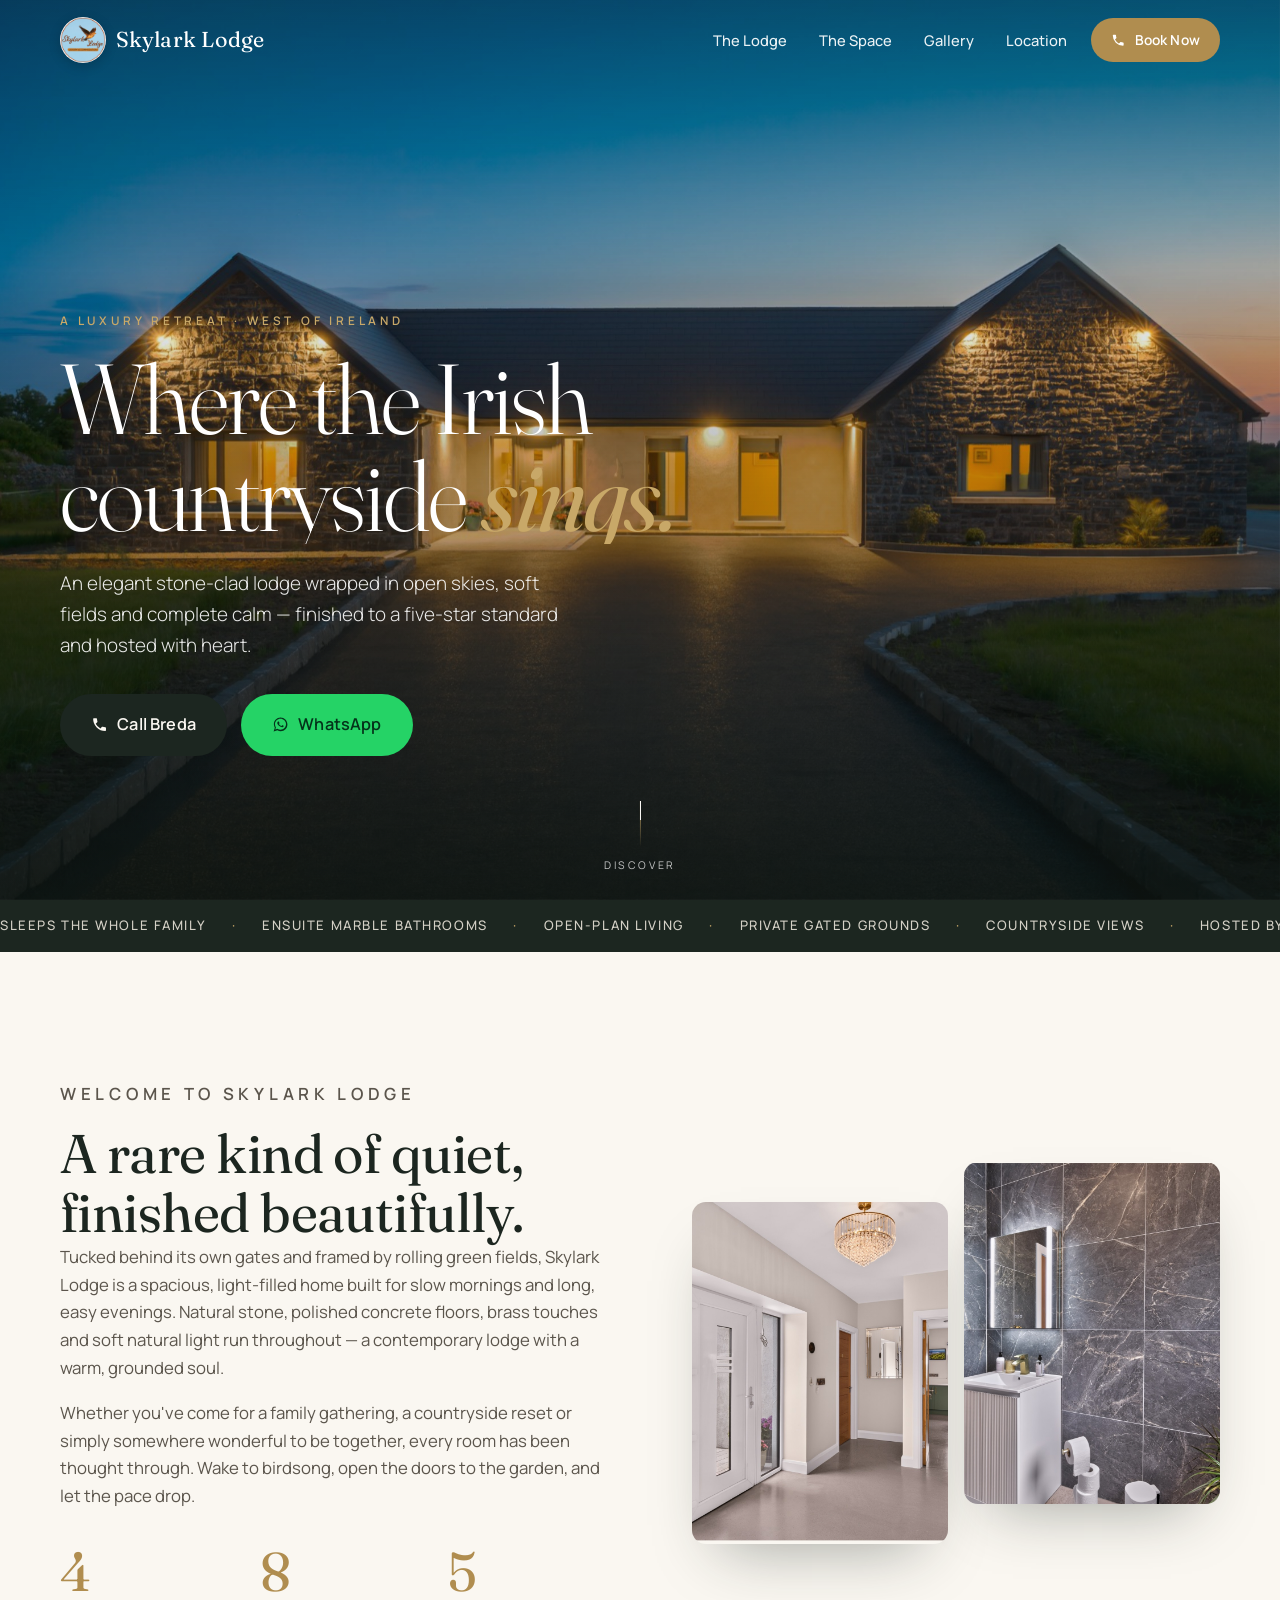
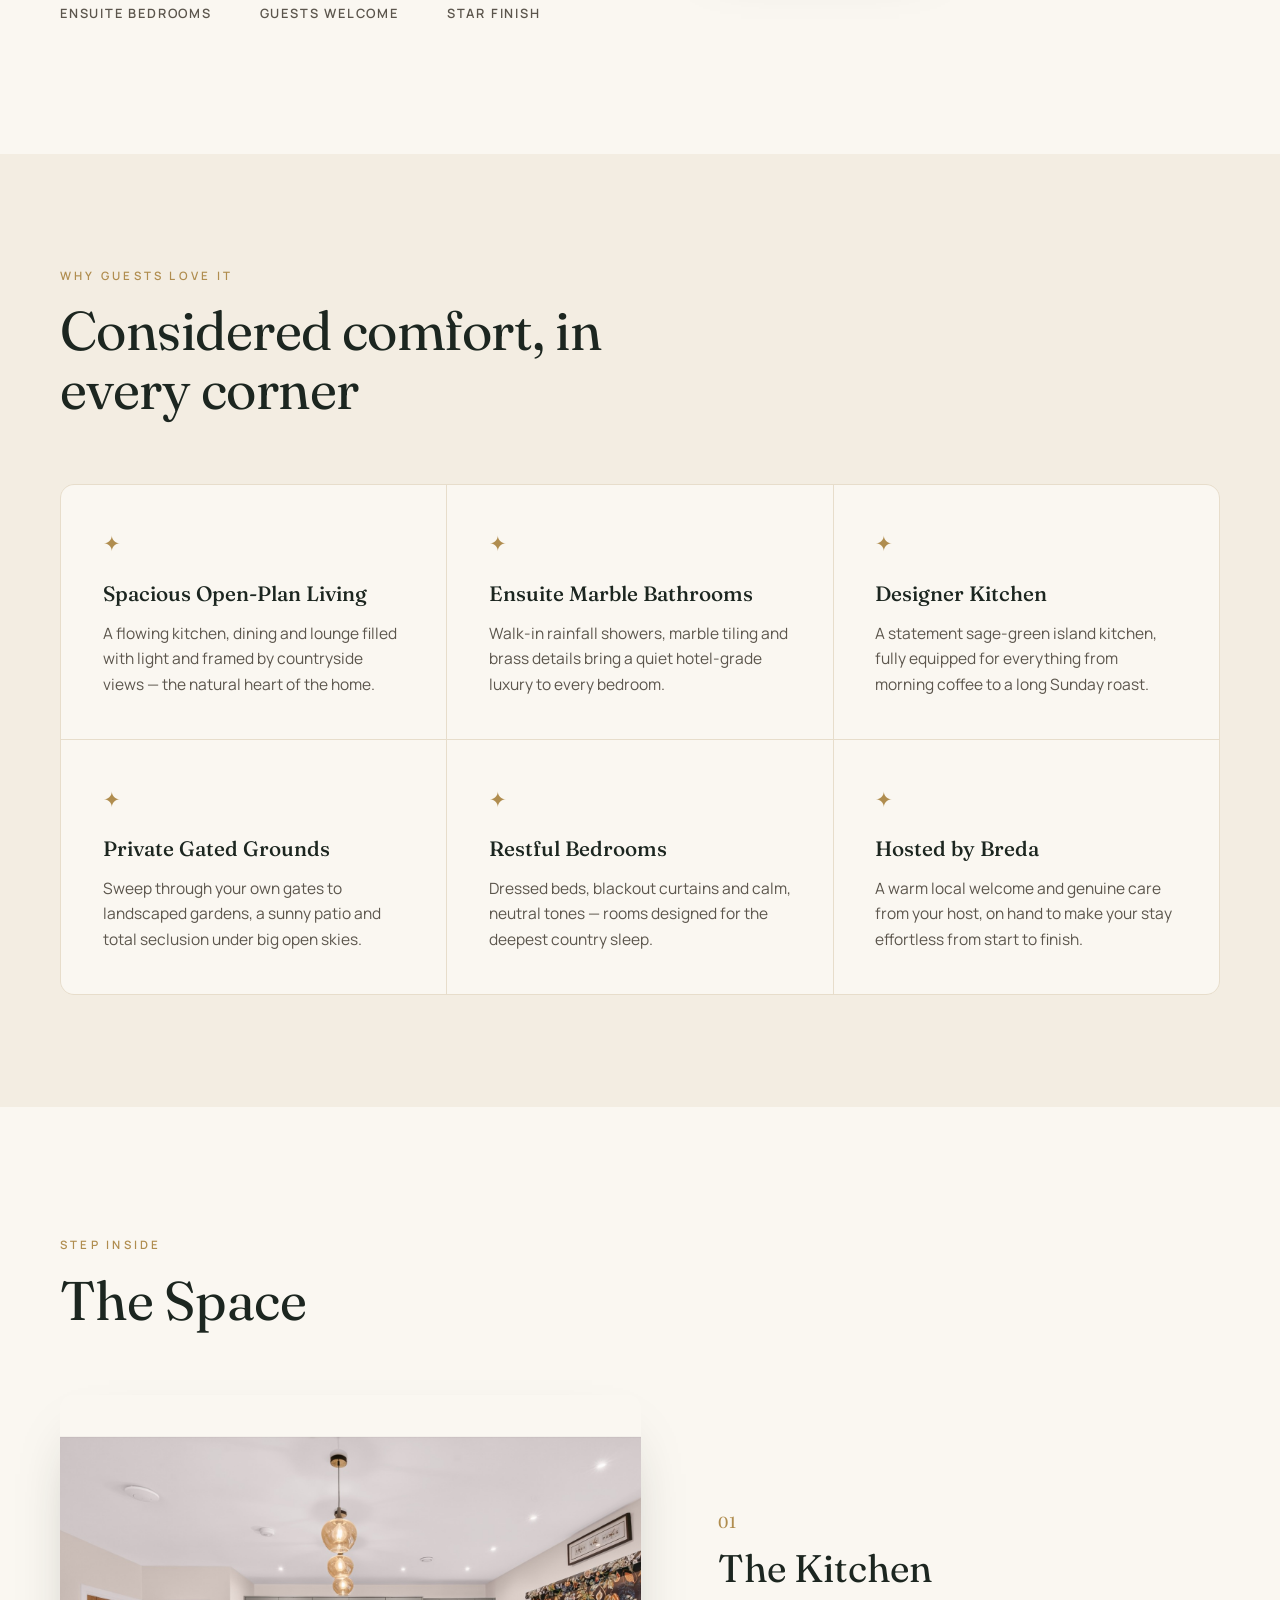
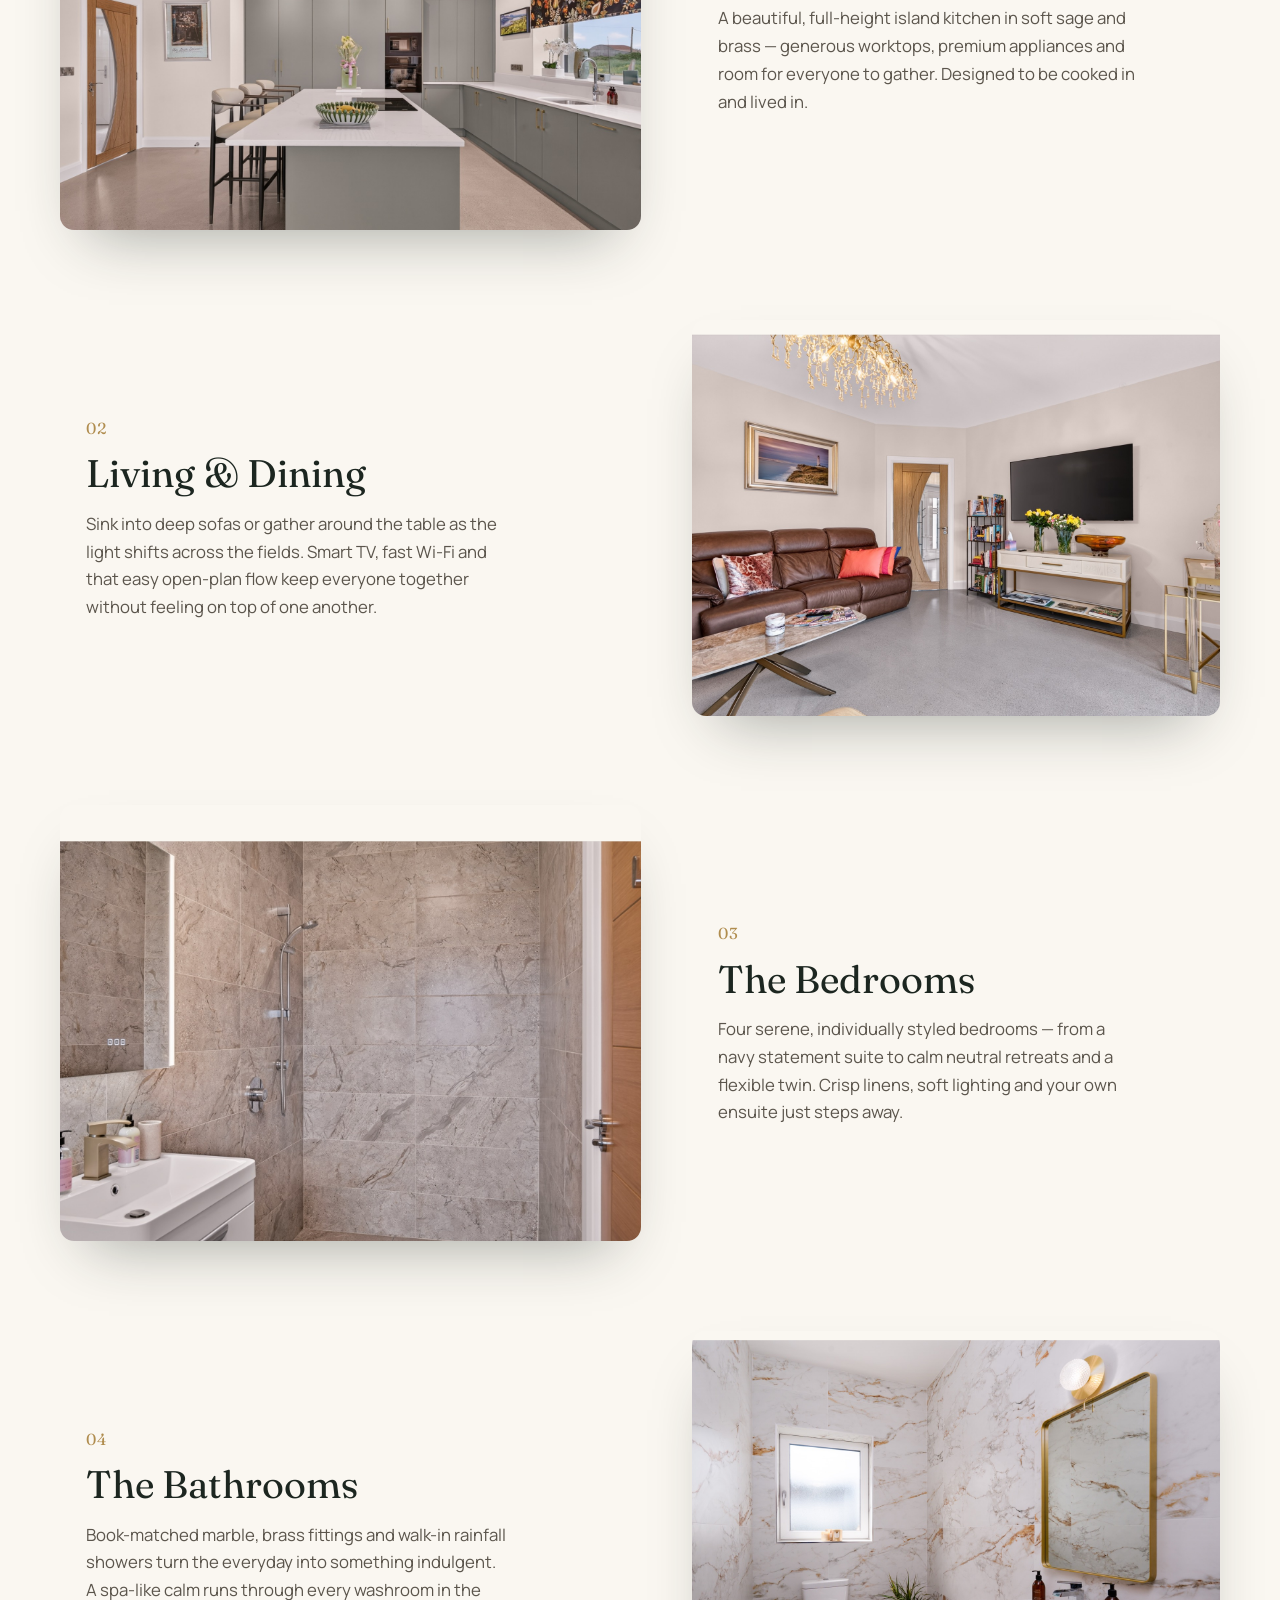
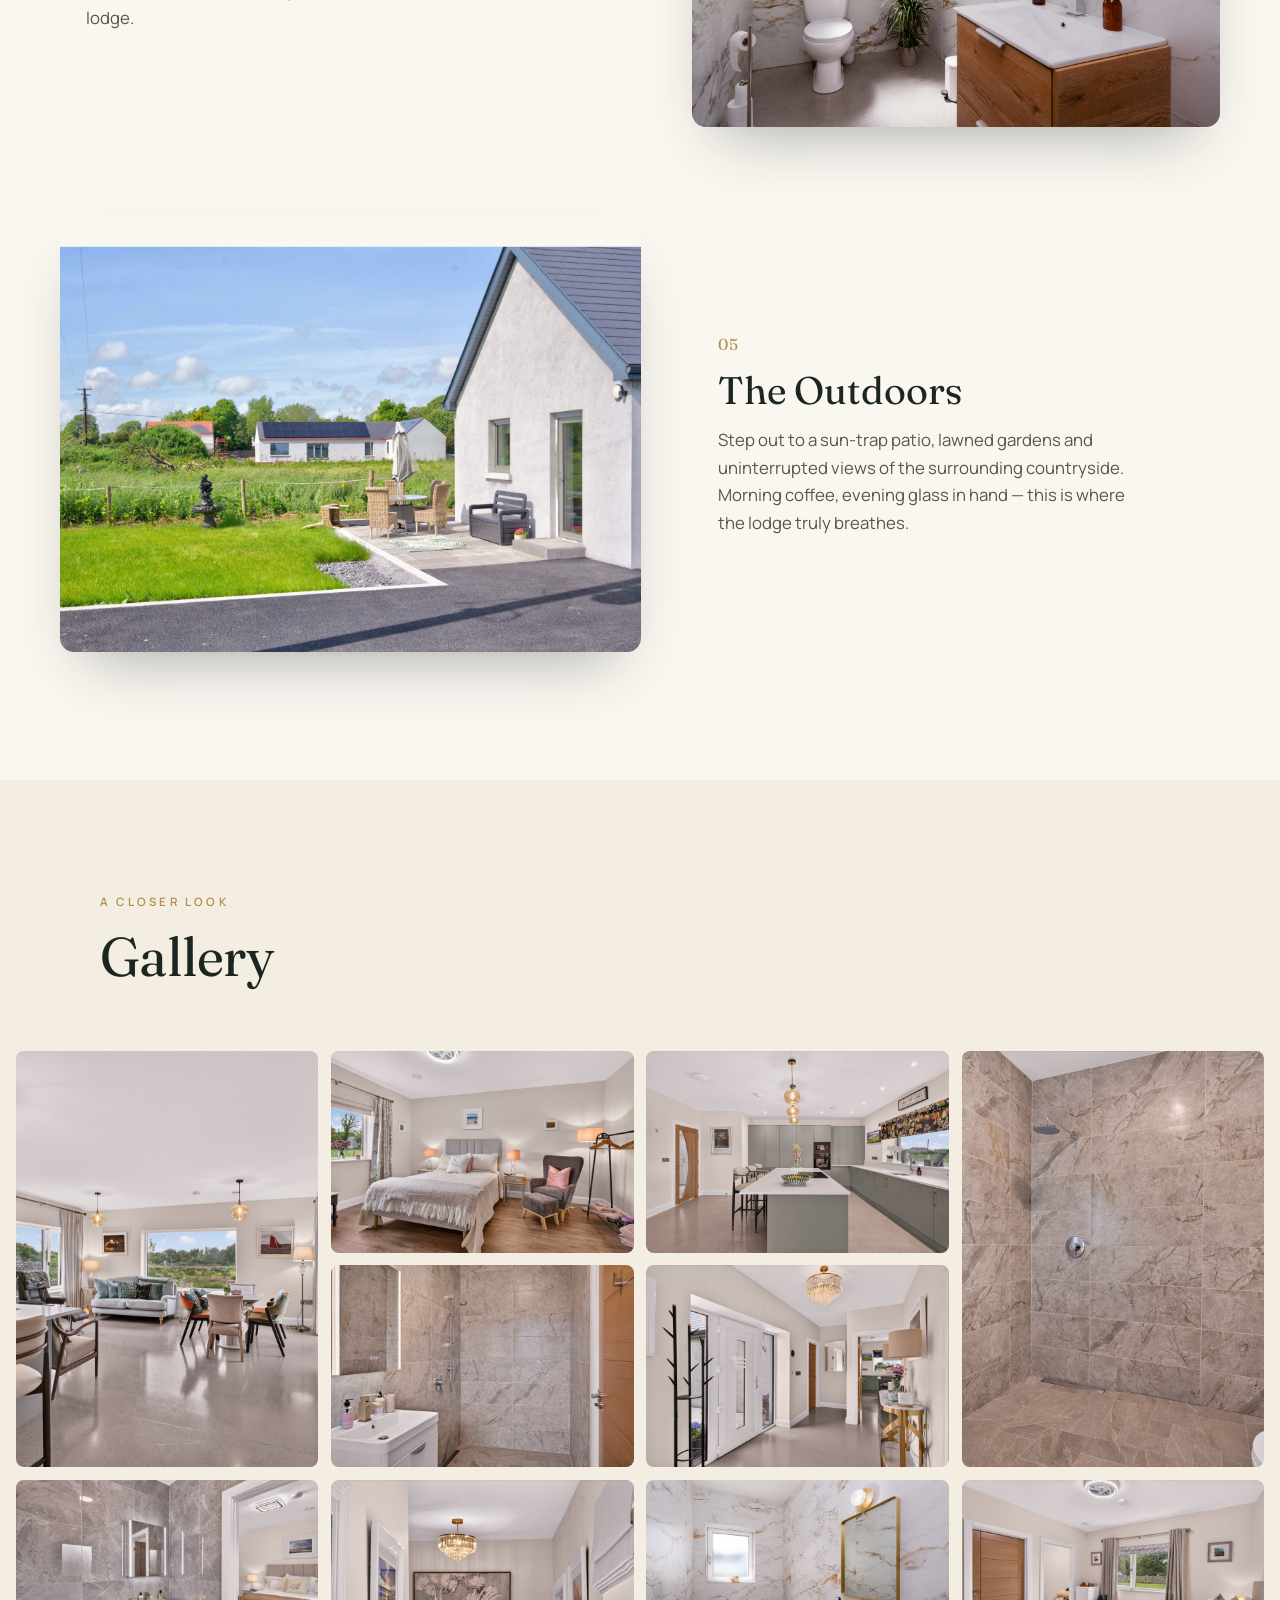
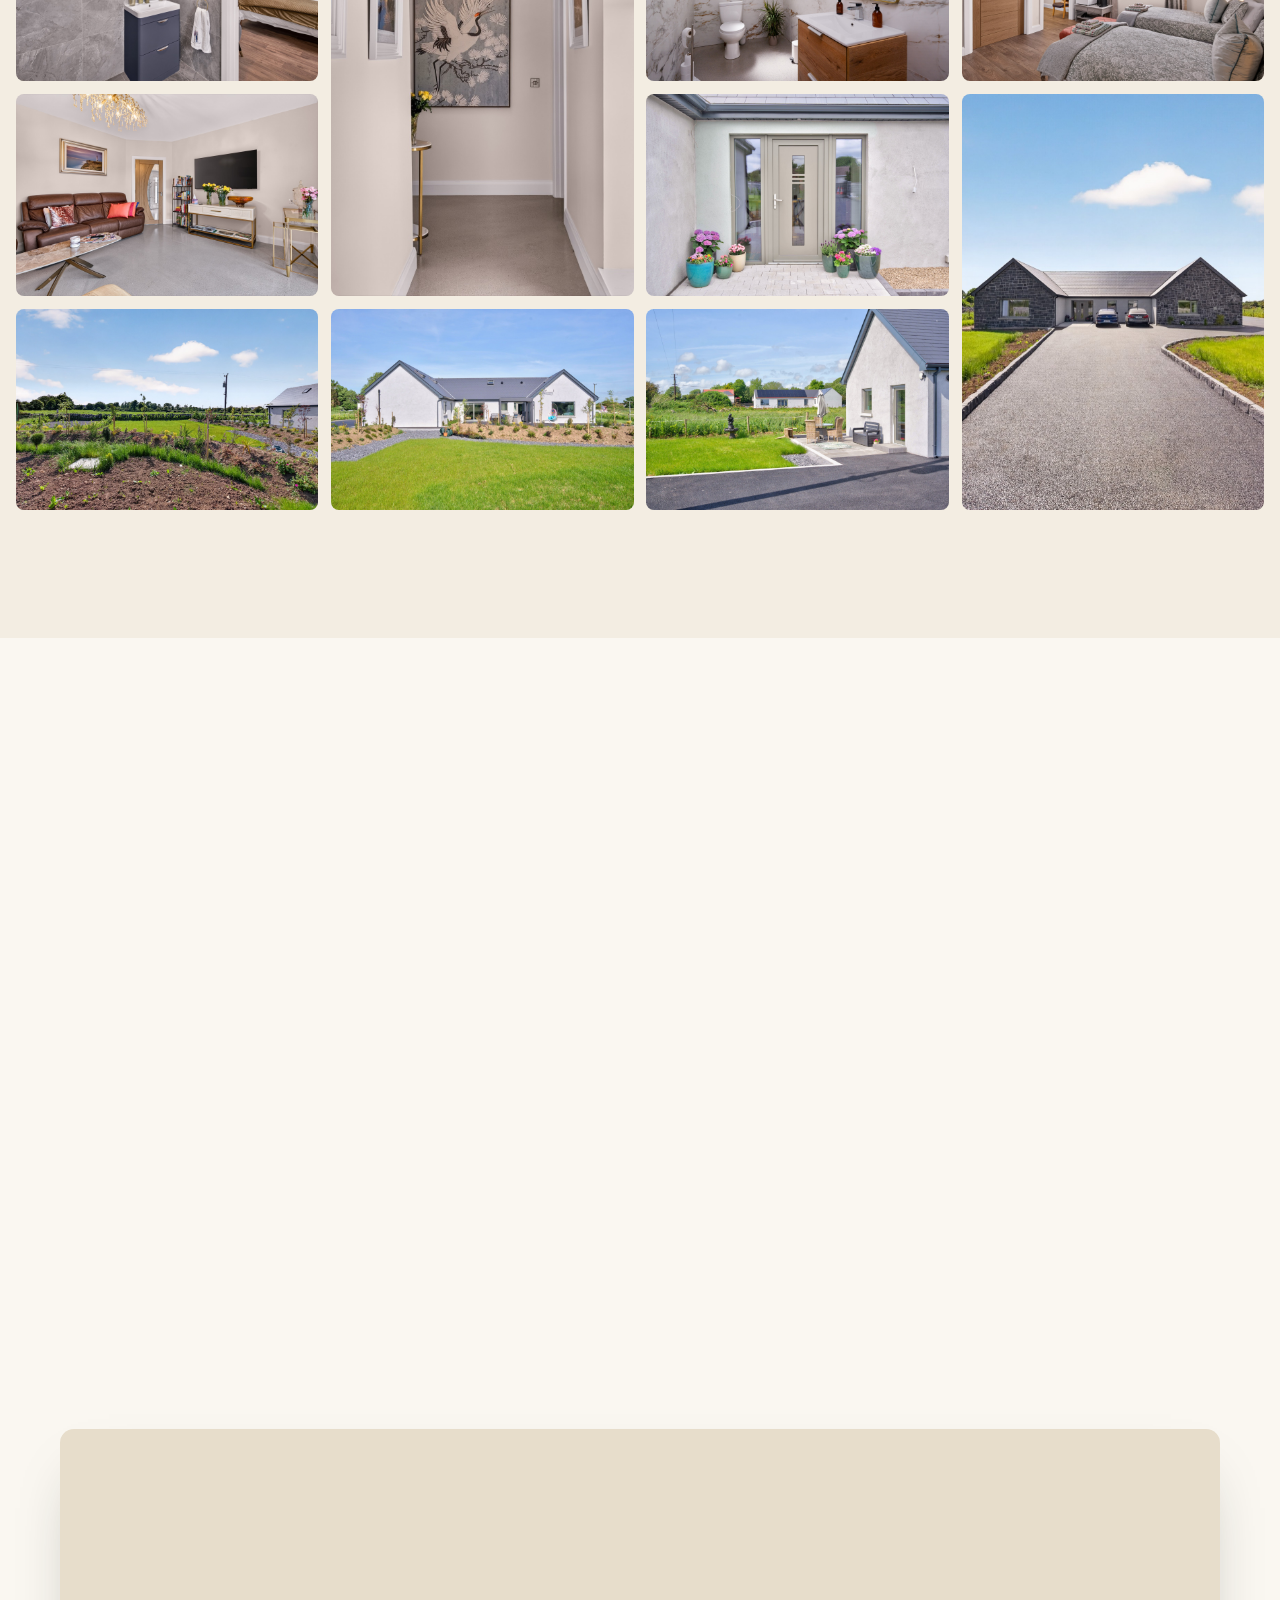
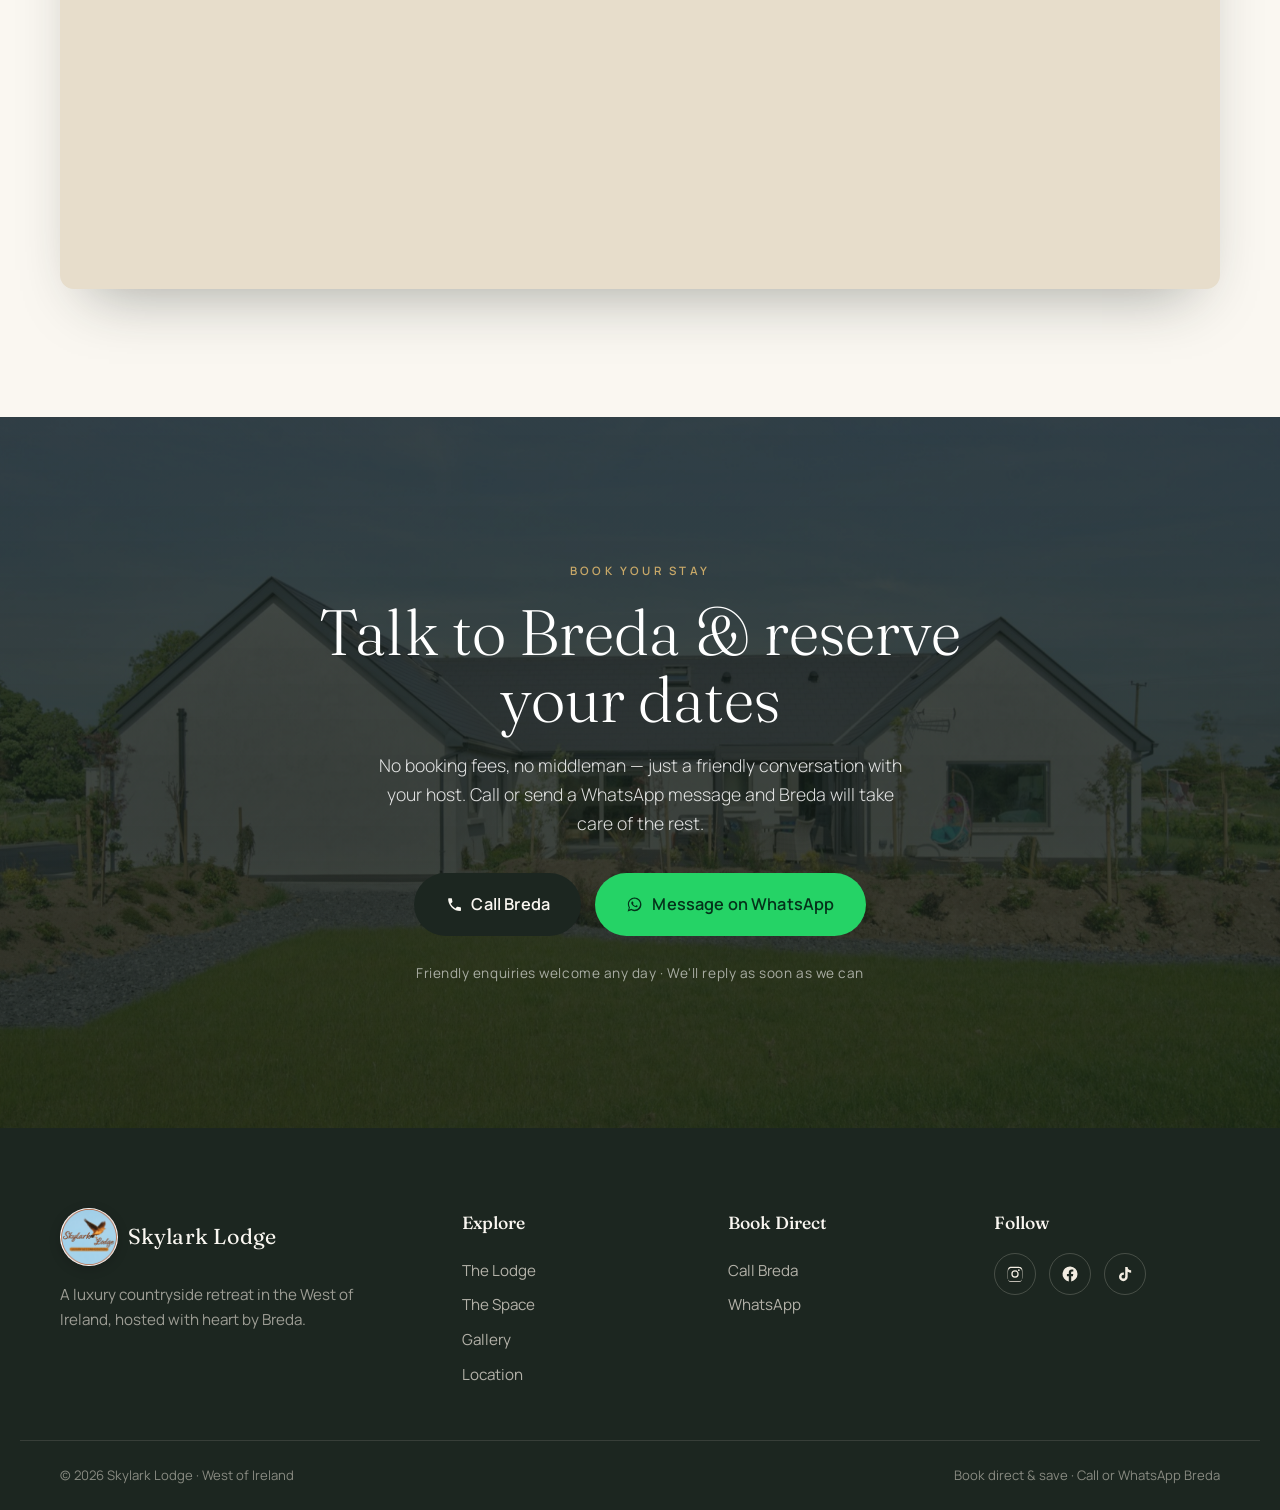
==== index.html @ 0c6e6c73 "Serve from repo root for GitHub Pages Move site files to repo root so Pages finds index.html, add .n" ====
<!DOCTYPE html>
<html lang="en">
<head>
  <meta charset="UTF-8" />
  <meta name="viewport" content="width=device-width, initial-scale=1.0, viewport-fit=cover" />
  <title>Skylark Lodge — Luxury Accommodation near Oranmore, County Galway</title>
  <meta name="description" content="Skylark Lodge is a premium stone-clad retreat in Glennascaul, County Galway, near Oranmore and Galway city. Spacious open-plan living, ensuite marble bathrooms and serene gardens. Book direct with Breda." />
  <meta name="theme-color" content="#1c2620" />
  <link rel="canonical" href="https://skylarklodge.ie/" />

  <!-- Open Graph -->
  <meta property="og:type" content="website" />
  <meta property="og:url" content="https://skylarklodge.ie/" />
  <meta property="og:title" content="Skylark Lodge — A Luxury Countryside Retreat" />
  <meta property="og:description" content="A premium stone-clad retreat in the heart of the Irish countryside. Book direct with Breda." />
  <meta property="og:image" content="assets/img/og-image.jpg" />

  <link rel="preconnect" href="https://fonts.googleapis.com" />
  <link rel="preconnect" href="https://fonts.gstatic.com" crossorigin />
  <link href="https://fonts.googleapis.com/css2?family=Fraunces:ital,opsz,wght@0,9..144,300;0,9..144,400;0,9..144,500;0,9..144,600;1,9..144,400&family=Manrope:wght@300;400;500;600;700&display=swap" rel="stylesheet" />
  <link rel="stylesheet" href="css/style.css" />
  <link rel="icon" type="image/png" href="assets/img/logo-icon.png" />
  <link rel="apple-touch-icon" href="assets/img/logo-icon.png" />
</head>
<body>

  <!-- ====== NAV ====== -->
  <header class="nav" id="nav">
    <div class="nav__inner">
      <a href="#top" class="brand" aria-label="Skylark Lodge home">
        <img class="brand__logo" src="assets/img/logo.png" alt="Skylark Lodge" width="48" height="48" />
        <span class="brand__text">Skylark&nbsp;Lodge</span>
      </a>

      <nav class="nav__links" aria-label="Primary">
        <a href="#about">The Lodge</a>
        <a href="#space">The Space</a>
        <a href="#gallery">Gallery</a>
        <a href="#location">Location</a>
      </nav>

      <a class="btn btn--nav js-call" href="#contact">
        <svg viewBox="0 0 24 24" aria-hidden="true" class="ico"><path d="M6.6 10.8a15.1 15.1 0 0 0 6.6 6.6l2.2-2.2c.3-.3.7-.4 1-.2 1.2.4 2.4.6 3.6.6.6 0 1 .4 1 1V20c0 .6-.4 1-1 1A17 17 0 0 1 3 4c0-.6.4-1 1-1h3.4c.6 0 1 .4 1 1 0 1.3.2 2.5.6 3.6.1.4 0 .8-.3 1z" fill="currentColor"/></svg>
        Book Now
      </a>

      <button class="nav__toggle" id="navToggle" aria-label="Open menu" aria-expanded="false">
        <span></span><span></span><span></span>
      </button>
    </div>
  </header>

  <!-- ====== MOBILE MENU ====== -->
  <div class="mobile-menu" id="mobileMenu" aria-hidden="true">
    <nav class="mobile-menu__links">
      <a href="#about">The Lodge</a>
      <a href="#space">The Space</a>
      <a href="#gallery">Gallery</a>
      <a href="#location">Location</a>
      <a href="#contact">Contact</a>
    </nav>
    <div class="mobile-menu__cta">
      <a class="btn btn--solid js-call-link" href="#">Call Breda</a>
      <a class="btn btn--whatsapp js-wa-link" href="#">WhatsApp</a>
    </div>
  </div>

  <span id="top"></span>

  <!-- ====== HERO ====== -->
  <section class="hero" id="hero">
    <div class="hero__media">
      <img class="hero__img" src="assets/img/hero-exterior-twilight@2x.jpg"
           srcset="assets/img/hero-exterior-twilight.jpg 1800w, assets/img/hero-exterior-twilight@2x.jpg 2600w"
           sizes="100vw" alt="Skylark Lodge at twilight — a stone-clad lodge glowing warmly against a blue dusk sky" fetchpriority="high" />
      <div class="hero__scrim"></div>
    </div>

    <div class="hero__content">
      <p class="hero__eyebrow reveal">A Luxury Retreat · West of Ireland</p>
      <h1 class="hero__title">
        <span class="reveal-line"><span>Where the Irish</span></span>
        <span class="reveal-line"><span>countryside <em>sings.</em></span></span>
      </h1>
      <p class="hero__sub reveal">An elegant stone-clad lodge wrapped in open skies, soft fields and complete calm — finished to a five-star standard and hosted with heart.</p>
      <div class="hero__actions reveal">
        <a class="btn btn--solid btn--lg js-call-link" href="#">
          <svg viewBox="0 0 24 24" class="ico" aria-hidden="true"><path d="M6.6 10.8a15.1 15.1 0 0 0 6.6 6.6l2.2-2.2c.3-.3.7-.4 1-.2 1.2.4 2.4.6 3.6.6.6 0 1 .4 1 1V20c0 .6-.4 1-1 1A17 17 0 0 1 3 4c0-.6.4-1 1-1h3.4c.6 0 1 .4 1 1 0 1.3.2 2.5.6 3.6.1.4 0 .8-.3 1z" fill="currentColor"/></svg>
          Call Breda
        </a>
        <a class="btn btn--whatsapp btn--lg js-wa-link" href="#">
          <svg viewBox="0 0 32 32" class="ico" aria-hidden="true"><path d="M16 3C9 3 3.5 8.5 3.5 15.5c0 2.4.7 4.6 1.8 6.6L3 29l7.1-2.2c1.9 1 4 1.6 6.2 1.6 7 0 12.5-5.5 12.5-12.5S23 3 16 3zm0 22.7c-1.9 0-3.7-.5-5.3-1.5l-.4-.2-4.2 1.3 1.4-4.1-.3-.4a10 10 0 0 1-1.6-5.4c0-5.6 4.6-10.1 10.2-10.1S26.2 9.9 26.2 15.5 21.6 25.7 16 25.7zm5.8-7.5c-.3-.2-1.9-.9-2.2-1s-.5-.2-.7.2-.8 1-1 1.2-.4.2-.7.1a8.2 8.2 0 0 1-4-3.5c-.3-.5.3-.5.8-1.5.1-.2 0-.4 0-.6s-.7-1.7-1-2.3c-.3-.6-.5-.5-.7-.5h-.6c-.2 0-.6.1-.9.4-1.2 1.2-1.1 2.9-.3 4.6a13 13 0 0 0 5.6 5c2.4 1 2.8.8 3.3.8.7-.1 1.9-.8 2.2-1.5.3-.8.3-1.4.2-1.5s-.3-.2-.6-.4z" fill="currentColor"/></svg>
          WhatsApp
        </a>
      </div>
    </div>

    <a href="#about" class="hero__scroll" aria-label="Scroll to content">
      <span class="hero__scroll-line"></span>
      <span class="hero__scroll-text">Discover</span>
    </a>
  </section>

  <!-- ====== TRUST STRIP ====== -->
  <div class="strip">
    <div class="strip__track">
      <span>Sleeps the whole family</span><i>·</i>
      <span>Ensuite marble bathrooms</span><i>·</i>
      <span>Open-plan living</span><i>·</i>
      <span>Private gated grounds</span><i>·</i>
      <span>Countryside views</span><i>·</i>
      <span>Hosted by Breda</span><i>·</i>
      <span>Sleeps the whole family</span><i>·</i>
      <span>Ensuite marble bathrooms</span><i>·</i>
      <span>Open-plan living</span><i>·</i>
      <span>Private gated grounds</span><i>·</i>
      <span>Countryside views</span><i>·</i>
      <span>Hosted by Breda</span><i>·</i>
    </div>
  </div>

  <!-- ====== ABOUT ====== -->
  <section class="about" id="about">
    <div class="container about__grid">
      <div class="about__text reveal">
        <p class="eyebrow">Welcome to Skylark Lodge</p>
        <h2 class="h2">A rare kind of quiet, finished beautifully.</h2>
        <p>Tucked behind its own gates and framed by rolling green fields, Skylark Lodge is a spacious, light-filled home built for slow mornings and long, easy evenings. Natural stone, polished concrete floors, brass touches and soft natural light run throughout — a contemporary lodge with a warm, grounded soul.</p>
        <p>Whether you've come for a family gathering, a countryside reset or simply somewhere wonderful to be together, every room has been thought through. Wake to birdsong, open the doors to the garden, and let the pace drop.</p>
        <div class="about__stats">
          <div class="stat"><span class="stat__num" data-count="4">0</span><span class="stat__label">Ensuite Bedrooms</span></div>
          <div class="stat"><span class="stat__num" data-count="8">0</span><span class="stat__label">Guests Welcome</span></div>
          <div class="stat"><span class="stat__num" data-count="5">0</span><span class="stat__label">Star Finish</span></div>
        </div>
      </div>
      <div class="about__media">
        <figure class="about__fig about__fig--1 reveal" data-parallax="0.06">
          <img src="assets/img/entrance-hall.jpg" alt="Bright entrance hall with crystal chandelier and polished floors" loading="lazy" />
        </figure>
        <figure class="about__fig about__fig--2 reveal" data-parallax="-0.05">
          <img src="assets/img/openplan-2.jpg" alt="Open-plan living and dining space opening to the countryside" loading="lazy" />
        </figure>
      </div>
    </div>
  </section>

  <!-- ====== FEATURES ====== -->
  <section class="features">
    <div class="container">
      <div class="section-head reveal">
        <p class="eyebrow">Why guests love it</p>
        <h2 class="h2">Considered comfort, in every corner</h2>
      </div>
      <div class="features__grid">
        <article class="feature reveal">
          <span class="feature__ico">✦</span>
          <h3>Spacious Open-Plan Living</h3>
          <p>A flowing kitchen, dining and lounge filled with light and framed by countryside views — the natural heart of the home.</p>
        </article>
        <article class="feature reveal">
          <span class="feature__ico">✦</span>
          <h3>Ensuite Marble Bathrooms</h3>
          <p>Walk-in rainfall showers, marble tiling and brass details bring a quiet hotel-grade luxury to every bedroom.</p>
        </article>
        <article class="feature reveal">
          <span class="feature__ico">✦</span>
          <h3>Designer Kitchen</h3>
          <p>A statement sage-green island kitchen, fully equipped for everything from morning coffee to a long Sunday roast.</p>
        </article>
        <article class="feature reveal">
          <span class="feature__ico">✦</span>
          <h3>Private Gated Grounds</h3>
          <p>Sweep through your own gates to landscaped gardens, a sunny patio and total seclusion under big open skies.</p>
        </article>
        <article class="feature reveal">
          <span class="feature__ico">✦</span>
          <h3>Restful Bedrooms</h3>
          <p>Dressed beds, blackout curtains and calm, neutral tones — rooms designed for the deepest country sleep.</p>
        </article>
        <article class="feature reveal">
          <span class="feature__ico">✦</span>
          <h3>Hosted by Breda</h3>
          <p>A warm local welcome and genuine care from your host, on hand to make your stay effortless from start to finish.</p>
        </article>
      </div>
    </div>
  </section>

  <!-- ====== THE SPACE (alternating rows) ====== -->
  <section class="space" id="space">
    <div class="container">
      <div class="section-head reveal">
        <p class="eyebrow">Step inside</p>
        <h2 class="h2">The Space</h2>
      </div>

      <div class="row reveal">
        <div class="row__media" data-parallax="0.05">
          <img src="assets/img/kitchen.jpg" alt="Sage-green island kitchen with brass pendant lights" loading="lazy" />
        </div>
        <div class="row__text">
          <span class="row__index">01</span>
          <h3 class="h3">The Kitchen</h3>
          <p>A beautiful, full-height island kitchen in soft sage and brass — generous worktops, premium appliances and room for everyone to gather. Designed to be cooked in and lived in.</p>
        </div>
      </div>

      <div class="row row--reverse reveal">
        <div class="row__media" data-parallax="0.05">
          <img src="assets/img/living-room.jpg" alt="Comfortable living room with leather sofa and large TV" loading="lazy" />
        </div>
        <div class="row__text">
          <span class="row__index">02</span>
          <h3 class="h3">Living &amp; Dining</h3>
          <p>Sink into deep sofas or gather around the table as the light shifts across the fields. Smart TV, fast Wi-Fi and that easy open-plan flow keep everyone together without feeling on top of one another.</p>
        </div>
      </div>

      <div class="row reveal">
        <div class="row__media" data-parallax="0.05">
          <img src="assets/img/bedroom-navy.jpg" alt="Elegant bedroom with navy upholstered bed and ensuite" loading="lazy" />
        </div>
        <div class="row__text">
          <span class="row__index">03</span>
          <h3 class="h3">The Bedrooms</h3>
          <p>Four serene, individually styled bedrooms — from a navy statement suite to calm neutral retreats and a flexible twin. Crisp linens, soft lighting and your own ensuite just steps away.</p>
        </div>
      </div>

      <div class="row row--reverse reveal">
        <div class="row__media" data-parallax="0.05">
          <img src="assets/img/bath-marble-gold.jpg" alt="Marble bathroom with gold-framed mirror and timber vanity" loading="lazy" />
        </div>
        <div class="row__text">
          <span class="row__index">04</span>
          <h3 class="h3">The Bathrooms</h3>
          <p>Book-matched marble, brass fittings and walk-in rainfall showers turn the everyday into something indulgent. A spa-like calm runs through every washroom in the lodge.</p>
        </div>
      </div>

      <div class="row reveal">
        <div class="row__media" data-parallax="0.05">
          <img src="assets/img/patio.jpg" alt="Sunny patio with outdoor seating overlooking green fields" loading="lazy" />
        </div>
        <div class="row__text">
          <span class="row__index">05</span>
          <h3 class="h3">The Outdoors</h3>
          <p>Step out to a sun-trap patio, lawned gardens and uninterrupted views of the surrounding countryside. Morning coffee, evening glass in hand — this is where the lodge truly breathes.</p>
        </div>
      </div>
    </div>
  </section>

  <!-- ====== GALLERY ====== -->
  <section class="gallery" id="gallery">
    <div class="container">
      <div class="section-head reveal">
        <p class="eyebrow">A closer look</p>
        <h2 class="h2">Gallery</h2>
      </div>
    </div>
    <div class="gallery__grid" id="galleryGrid">
      <!-- populated by JS -->
    </div>
  </section>

  <!-- ====== LOCATION ====== -->
  <section class="location" id="location">
    <div class="container location__grid">
      <div class="location__media reveal" data-parallax="0.05">
        <img src="assets/img/exterior-gates.jpg" alt="Gated entrance to Skylark Lodge with sweeping driveway" loading="lazy" />
      </div>
      <div class="location__text reveal">
        <p class="eyebrow">The setting</p>
        <h2 class="h2">Wonderfully away from it all — yet never too far.</h2>
        <p>Skylark Lodge sits in the peaceful countryside of Glennascaul, County Galway — surrounded by green fields and open sky, with Galway city, the village of Oranmore and the wild Atlantic coast all within an easy drive.</p>
        <ul class="location__list">
          <li><strong>Countryside walks</strong> right from the door</li>
          <li><strong>Beaches &amp; the Atlantic coast</strong> a short drive away</li>
          <li><strong>Local pubs, food &amp; markets</strong> nearby</li>
          <li><strong>Private parking</strong> within the gated grounds</li>
        </ul>
        <p class="location__note">Exact directions and local tips are shared by Breda when you book — just call or message to plan your stay.</p>
      </div>
    </div>

    <!-- MAP — Skylark Lodge, 73PC+PQ Glennascaul Business Park, Co. Galway -->
    <div class="container">
      <div class="location__map reveal">
        <iframe
          title="Map showing Skylark Lodge, Glennascaul, County Galway"
          src="https://maps.google.com/maps?q=73PC%2BPQ%20Glennascaul%20Business%20Park%2C%20County%20Galway&t=&z=14&ie=UTF8&iwloc=&output=embed"
          width="100%" height="100%" style="border:0" loading="lazy"
          referrerpolicy="no-referrer-when-downgrade" allowfullscreen></iframe>
      </div>
    </div>
  </section>

  <!-- ====== CTA ====== -->
  <section class="cta" id="contact">
    <div class="cta__bg" data-parallax="0.08"></div>
    <div class="cta__scrim"></div>
    <div class="container cta__inner reveal">
      <p class="eyebrow eyebrow--light">Book your stay</p>
      <h2 class="cta__title">Talk to Breda &amp; reserve your dates</h2>
      <p class="cta__sub">No booking fees, no middleman — just a friendly conversation with your host. Call or send a WhatsApp message and Breda will take care of the rest.</p>
      <div class="cta__actions">
        <a class="btn btn--solid btn--lg js-call-link" href="#">
          <svg viewBox="0 0 24 24" class="ico" aria-hidden="true"><path d="M6.6 10.8a15.1 15.1 0 0 0 6.6 6.6l2.2-2.2c.3-.3.7-.4 1-.2 1.2.4 2.4.6 3.6.6.6 0 1 .4 1 1V20c0 .6-.4 1-1 1A17 17 0 0 1 3 4c0-.6.4-1 1-1h3.4c.6 0 1 .4 1 1 0 1.3.2 2.5.6 3.6.1.4 0 .8-.3 1z" fill="currentColor"/></svg>
          <span class="js-phone-display">Call Breda</span>
        </a>
        <a class="btn btn--whatsapp btn--lg js-wa-link" href="#">
          <svg viewBox="0 0 32 32" class="ico" aria-hidden="true"><path d="M16 3C9 3 3.5 8.5 3.5 15.5c0 2.4.7 4.6 1.8 6.6L3 29l7.1-2.2c1.9 1 4 1.6 6.2 1.6 7 0 12.5-5.5 12.5-12.5S23 3 16 3zm0 22.7c-1.9 0-3.7-.5-5.3-1.5l-.4-.2-4.2 1.3 1.4-4.1-.3-.4a10 10 0 0 1-1.6-5.4c0-5.6 4.6-10.1 10.2-10.1S26.2 9.9 26.2 15.5 21.6 25.7 16 25.7zm5.8-7.5c-.3-.2-1.9-.9-2.2-1s-.5-.2-.7.2-.8 1-1 1.2-.4.2-.7.1a8.2 8.2 0 0 1-4-3.5c-.3-.5.3-.5.8-1.5.1-.2 0-.4 0-.6s-.7-1.7-1-2.3c-.3-.6-.5-.5-.7-.5h-.6c-.2 0-.6.1-.9.4-1.2 1.2-1.1 2.9-.3 4.6a13 13 0 0 0 5.6 5c2.4 1 2.8.8 3.3.8.7-.1 1.9-.8 2.2-1.5.3-.8.3-1.4.2-1.5s-.3-.2-.6-.4z" fill="currentColor"/></svg>
          Message on WhatsApp
        </a>
      </div>
      <p class="cta__hours">Friendly enquiries welcome any day · We'll reply as soon as we can</p>
    </div>
  </section>

  <!-- ====== FOOTER ====== -->
  <footer class="footer">
    <div class="container footer__grid">
      <div class="footer__brand">
        <a href="#top" class="brand brand--light">
          <img class="brand__logo" src="assets/img/logo.png" alt="Skylark Lodge" width="56" height="56" />
          <span class="brand__text">Skylark Lodge</span>
        </a>
        <p class="footer__tag">A luxury countryside retreat in the West of Ireland, hosted with heart by Breda.</p>
      </div>

      <div class="footer__col">
        <h4>Explore</h4>
        <a href="#about">The Lodge</a>
        <a href="#space">The Space</a>
        <a href="#gallery">Gallery</a>
        <a href="#location">Location</a>
      </div>

      <div class="footer__col">
        <h4>Book Direct</h4>
        <a class="js-call-link" href="#">Call Breda</a>
        <a class="js-wa-link" href="#">WhatsApp</a>
      </div>

      <div class="footer__col">
        <h4>Follow</h4>
        <div class="footer__social">
          <a class="js-instagram" href="#" aria-label="Instagram" target="_blank" rel="noopener">
            <svg viewBox="0 0 24 24" class="ico"><path d="M12 2.2c3.2 0 3.6 0 4.9.1 1.2.1 1.8.3 2.2.4.6.2 1 .5 1.4.9.4.4.7.8.9 1.4.2.4.4 1 .4 2.2.1 1.3.1 1.7.1 4.8s0 3.5-.1 4.8c-.1 1.2-.3 1.8-.4 2.2-.2.6-.5 1-.9 1.4-.4.4-.8.7-1.4.9-.4.2-1 .4-2.2.4-1.3.1-1.7.1-4.9.1s-3.6 0-4.9-.1c-1.2-.1-1.8-.3-2.2-.4-.6-.2-1-.5-1.4-.9-.4-.4-.7-.8-.9-1.4-.2-.4-.4-1-.4-2.2C2.2 15.6 2.2 15.2 2.2 12s0-3.5.1-4.8c.1-1.2.3-1.8.4-2.2.2-.6.5-1 .9-1.4.4-.4.8-.7 1.4-.9.4-.2 1-.4 2.2-.4C8.4 2.2 8.8 2.2 12 2.2zm0 1.8c-3.1 0-3.5 0-4.7.1-1.1.1-1.7.2-2.1.4-.5.2-.9.4-1.3.8-.4.4-.6.8-.8 1.3-.2.4-.3 1-.4 2.1-.1 1.2-.1 1.6-.1 4.7s0 3.5.1 4.7c.1 1.1.2 1.7.4 2.1.2.5.4.9.8 1.3.4.4.8.6 1.3.8.4.2 1 .3 2.1.4 1.2.1 1.6.1 4.7.1s3.5 0 4.7-.1c1.1-.1 1.7-.2 2.1-.4.5-.2.9-.4 1.3-.8.4-.4.6-.8.8-1.3.2-.4.3-1 .4-2.1.1-1.2.1-1.6.1-4.7s0-3.5-.1-4.7c-.1-1.1-.2-1.7-.4-2.1-.2-.5-.4-.9-.8-1.3-.4-.4-.8-.6-1.3-.8-.4-.2-1-.3-2.1-.4-1.2-.1-1.6-.1-4.7-.1zm0 3.1a4.9 4.9 0 1 1 0 9.8 4.9 4.9 0 0 1 0-9.8zm0 8.1a3.2 3.2 0 1 0 0-6.4 3.2 3.2 0 0 0 0 6.4zm6.3-8.3a1.15 1.15 0 1 1-2.3 0 1.15 1.15 0 0 1 2.3 0z" fill="currentColor"/></svg>
          </a>
          <a class="js-facebook" href="#" aria-label="Facebook" target="_blank" rel="noopener">
            <svg viewBox="0 0 24 24" class="ico"><path d="M22 12a10 10 0 1 0-11.6 9.9v-7H7.9V12h2.5V9.8c0-2.5 1.5-3.9 3.8-3.9 1.1 0 2.2.2 2.2.2v2.5h-1.3c-1.2 0-1.6.8-1.6 1.6V12h2.8l-.4 2.9h-2.3v7A10 10 0 0 0 22 12z" fill="currentColor"/></svg>
          </a>
          <a class="js-tiktok" href="#" aria-label="TikTok" target="_blank" rel="noopener">
            <svg viewBox="0 0 24 24" class="ico"><path d="M16.6 5.8a4.8 4.8 0 0 1-1.1-3.1h-3.2v12.9a2.5 2.5 0 1 1-2.5-2.5c.2 0 .5 0 .7.1v-3.3a6 6 0 0 0-.7 0 5.8 5.8 0 1 0 5.8 5.8V8.9a7.9 7.9 0 0 0 4.6 1.5V7.1a4.8 4.8 0 0 1-3.6-1.3z" fill="currentColor"/></svg>
          </a>
        </div>
      </div>
    </div>
    <div class="footer__bottom container">
      <p>© <span id="year"></span> Skylark Lodge · West of Ireland</p>
      <p class="footer__credit">Book direct &amp; save · Call or WhatsApp Breda</p>
    </div>
  </footer>

  <!-- ====== STICKY MOBILE BAR ====== -->
  <div class="mobilebar" id="mobilebar">
    <a class="mobilebar__btn mobilebar__btn--call js-call-link" href="#">
      <svg viewBox="0 0 24 24" class="ico" aria-hidden="true"><path d="M6.6 10.8a15.1 15.1 0 0 0 6.6 6.6l2.2-2.2c.3-.3.7-.4 1-.2 1.2.4 2.4.6 3.6.6.6 0 1 .4 1 1V20c0 .6-.4 1-1 1A17 17 0 0 1 3 4c0-.6.4-1 1-1h3.4c.6 0 1 .4 1 1 0 1.3.2 2.5.6 3.6.1.4 0 .8-.3 1z" fill="currentColor"/></svg>
      Call Breda
    </a>
    <a class="mobilebar__btn mobilebar__btn--wa js-wa-link" href="#">
      <svg viewBox="0 0 32 32" class="ico" aria-hidden="true"><path d="M16 3C9 3 3.5 8.5 3.5 15.5c0 2.4.7 4.6 1.8 6.6L3 29l7.1-2.2c1.9 1 4 1.6 6.2 1.6 7 0 12.5-5.5 12.5-12.5S23 3 16 3z" fill="currentColor"/><path d="M21.8 18.2c-.3-.2-1.9-.9-2.2-1s-.5-.2-.7.2-.8 1-1 1.2-.4.2-.7.1a8.2 8.2 0 0 1-4-3.5c-.3-.5.3-.5.8-1.5.1-.2 0-.4 0-.6s-.7-1.7-1-2.3c-.3-.6-.5-.5-.7-.5h-.6c-.2 0-.6.1-.9.4-1.2 1.2-1.1 2.9-.3 4.6a13 13 0 0 0 5.6 5c2.4 1 2.8.8 3.3.8.7-.1 1.9-.8 2.2-1.5.3-.8.3-1.4.2-1.5s-.3-.2-.6-.4z" fill="#fff"/></svg>
      WhatsApp
    </a>
  </div>

  <!-- ====== LIGHTBOX ====== -->
  <div class="lightbox" id="lightbox" aria-hidden="true" role="dialog" aria-label="Image viewer">
    <button class="lightbox__close" aria-label="Close">&times;</button>
    <button class="lightbox__nav lightbox__nav--prev" aria-label="Previous">‹</button>
    <img class="lightbox__img" src="" alt="" />
    <button class="lightbox__nav lightbox__nav--next" aria-label="Next">›</button>
    <div class="lightbox__caption"></div>
  </div>

  <script src="js/main.js"></script>
</body>
</html>
---- css/style.css ----
/* ===================================================================
   SKYLARK LODGE — premium mobile-first stylesheet
   =================================================================== */

:root{
  --sand-50:#faf7f1;
  --sand-100:#f3ede2;
  --sand-200:#e7ddcb;
  --stone-300:#cdbfa6;
  --sage:#7e8b76;
  --sage-deep:#5d6a55;
  --forest:#1c2620;
  --forest-soft:#27332b;
  --ink:#2a2722;
  --ink-soft:#5b554c;
  --brass:#b08d4f;
  --brass-light:#c8a868;
  --white:#ffffff;
  --wa:#25d366;
  --wa-deep:#128c4b;

  --serif:'Fraunces',Georgia,serif;
  --sans:'Manrope',-apple-system,BlinkMacSystemFont,'Segoe UI',sans-serif;

  --container:1240px;
  --pad:clamp(20px,5vw,40px);
  --r:14px;
  --ease:cubic-bezier(.22,1,.36,1);
  --shadow:0 30px 60px -28px rgba(28,38,32,.4);
}

*,*::before,*::after{box-sizing:border-box;margin:0;padding:0}
html{scroll-behavior:smooth;-webkit-text-size-adjust:100%}
@media (prefers-reduced-motion:reduce){html{scroll-behavior:auto}*{animation:none!important;transition:none!important}}

body{
  font-family:var(--sans);
  color:var(--ink);
  background:var(--sand-50);
  line-height:1.65;
  font-weight:400;
  overflow-x:hidden;
  -webkit-font-smoothing:antialiased;
}
img{max-width:100%;display:block}
a{color:inherit;text-decoration:none}
ul{list-style:none}

.container{width:100%;max-width:var(--container);margin-inline:auto;padding-inline:var(--pad)}

/* ---------- Typography ---------- */
.h2{font-family:var(--serif);font-weight:400;font-size:clamp(2rem,5.5vw,3.4rem);line-height:1.08;letter-spacing:-.01em;color:var(--forest)}
.h3{font-family:var(--serif);font-weight:400;font-size:clamp(1.6rem,3.6vw,2.4rem);line-height:1.12;color:var(--forest)}
.eyebrow{font-family:var(--sans);text-transform:uppercase;letter-spacing:.28em;font-size:.72rem;font-weight:600;color:var(--brass);margin-bottom:1.1rem}
.eyebrow--light{color:var(--brass-light)}
em{font-style:italic;color:var(--brass)}

.section-head{max-width:680px;margin-bottom:clamp(2.4rem,5vw,4rem)}
.section-head .h2{margin-top:.2rem}

/* ---------- Buttons ---------- */
.btn{
  display:inline-flex;align-items:center;justify-content:center;gap:.55rem;
  font-family:var(--sans);font-weight:600;font-size:.95rem;letter-spacing:.01em;
  padding:.85rem 1.5rem;border-radius:100px;cursor:pointer;border:1px solid transparent;
  transition:transform .4s var(--ease),background .3s,box-shadow .4s,color .3s;
  white-space:nowrap;
}
.btn .ico{width:1.05em;height:1.05em;flex:none}
.btn--solid{background:var(--forest);color:var(--sand-50)}
.btn--solid:hover{background:var(--forest-soft);transform:translateY(-3px);box-shadow:0 16px 30px -12px rgba(28,38,32,.5)}
.btn--whatsapp{background:var(--wa);color:#04331a}
.btn--whatsapp:hover{background:#1fbb59;transform:translateY(-3px);box-shadow:0 16px 30px -12px rgba(18,140,75,.55)}
.btn--lg{padding:1.05rem 1.9rem;font-size:1.02rem}
.btn--nav{background:var(--brass);color:#fff;padding:.62rem 1.2rem;font-size:.86rem}
.btn--nav:hover{background:var(--brass-light);transform:translateY(-2px)}

/* ---------- Nav ---------- */
.nav{position:fixed;inset:0 0 auto 0;z-index:60;transition:background .4s,box-shadow .4s,padding .4s;padding:.5rem 0}
.nav__inner{max-width:var(--container);margin-inline:auto;padding-inline:var(--pad);display:flex;align-items:center;gap:1.5rem;height:64px}
.nav.scrolled{background:rgba(250,247,241,.86);backdrop-filter:blur(14px);box-shadow:0 1px 0 rgba(28,38,32,.06)}
.nav.hide{transform:translateY(-100%)}

.brand{display:flex;align-items:center;gap:.6rem;color:var(--white);font-family:var(--serif);font-size:1.35rem;letter-spacing:.01em;transition:color .4s;z-index:2}
.brand__mark{width:34px;height:34px;flex:none}
.brand__logo{width:46px;height:46px;flex:none;border-radius:50%;object-fit:contain;box-shadow:0 3px 12px rgba(0,0,0,.18)}
.nav.scrolled .brand{color:var(--forest)}
.brand--light{color:var(--sand-50)}
.brand--light .brand__logo{width:58px;height:58px}

.nav__links{display:none;margin-left:auto;gap:2rem}
.nav__links a{font-size:.92rem;font-weight:500;color:var(--white);position:relative;transition:color .3s;opacity:.92}
.nav.scrolled .nav__links a{color:var(--ink)}
.nav__links a::after{content:"";position:absolute;left:0;bottom:-6px;width:0;height:1.5px;background:var(--brass);transition:width .35s var(--ease)}
.nav__links a:hover::after{width:100%}

.btn--nav{display:none}

.nav__toggle{margin-left:auto;width:42px;height:42px;display:flex;flex-direction:column;justify-content:center;gap:5px;background:none;border:none;cursor:pointer;z-index:2}
.nav__toggle span{display:block;height:2px;width:24px;background:var(--white);border-radius:2px;transition:.35s var(--ease);margin-left:auto}
.nav.scrolled .nav__toggle span{background:var(--forest)}
body.menu-open .nav__toggle span{background:var(--forest)}
body.menu-open .nav__toggle span:nth-child(1){transform:translateY(7px) rotate(45deg)}
body.menu-open .nav__toggle span:nth-child(2){opacity:0}
body.menu-open .nav__toggle span:nth-child(3){transform:translateY(-7px) rotate(-45deg)}

/* ---------- Mobile menu ---------- */
.mobile-menu{position:fixed;inset:0;z-index:55;background:var(--sand-50);display:flex;flex-direction:column;justify-content:center;padding:var(--pad);gap:2rem;clip-path:circle(0% at 100% 0);transition:clip-path .6s var(--ease);visibility:hidden}
body.menu-open .mobile-menu{clip-path:circle(150% at 100% 0);visibility:visible}
.mobile-menu__links{display:flex;flex-direction:column;gap:.4rem}
.mobile-menu__links a{font-family:var(--serif);font-size:2.2rem;color:var(--forest);padding:.4rem 0;opacity:0;transform:translateY(16px);transition:opacity .5s,transform .5s}
body.menu-open .mobile-menu__links a{opacity:1;transform:none}
body.menu-open .mobile-menu__links a:nth-child(1){transition-delay:.15s}
body.menu-open .mobile-menu__links a:nth-child(2){transition-delay:.22s}
body.menu-open .mobile-menu__links a:nth-child(3){transition-delay:.29s}
body.menu-open .mobile-menu__links a:nth-child(4){transition-delay:.36s}
body.menu-open .mobile-menu__links a:nth-child(5){transition-delay:.43s}
.mobile-menu__cta{display:flex;gap:.8rem;flex-wrap:wrap}
.mobile-menu__cta .btn{flex:1;min-width:140px}

/* ---------- Hero ---------- */
.hero{position:relative;min-height:100svh;display:flex;align-items:flex-end;overflow:hidden;color:var(--white)}
.hero__media{position:absolute;inset:0;z-index:0}
.hero__img{position:absolute;inset:0;width:100%;height:100%;object-fit:cover;transform:scale(1.12);animation:kenburns 18s ease-out forwards}
@keyframes kenburns{to{transform:scale(1)}}
.hero__scrim{position:absolute;inset:0;background:
  linear-gradient(180deg,rgba(15,22,17,.45) 0%,rgba(15,22,17,.05) 30%,rgba(15,22,17,.5) 78%,rgba(15,22,17,.82) 100%)}

.hero__content{position:relative;z-index:2;max-width:var(--container);width:100%;margin-inline:auto;padding:0 var(--pad) clamp(4.5rem,12vh,8rem)}
.hero__eyebrow{text-transform:uppercase;letter-spacing:.32em;font-size:.74rem;font-weight:600;color:var(--brass-light);margin-bottom:1.2rem}
.hero__title{font-family:var(--serif);font-weight:300;font-size:clamp(2.9rem,9vw,6.2rem);line-height:.98;letter-spacing:-.02em;margin-bottom:1.5rem}
.hero__title em{font-weight:400;color:var(--brass-light)}
.reveal-line{display:block;overflow:hidden}
.reveal-line>span{display:block;transform:translateY(110%);animation:lineUp 1s var(--ease) forwards}
.reveal-line:nth-child(1)>span{animation-delay:.35s}
.reveal-line:nth-child(2)>span{animation-delay:.5s}
@keyframes lineUp{to{transform:translateY(0)}}
.hero__sub{max-width:520px;font-size:clamp(1rem,2.4vw,1.18rem);color:rgba(255,255,255,.9);font-weight:300;margin-bottom:2rem}
.hero__actions{display:flex;gap:.85rem;flex-wrap:wrap}

.hero__scroll{position:absolute;left:50%;bottom:1.6rem;transform:translateX(-50%);z-index:2;display:flex;flex-direction:column;align-items:center;gap:.6rem;font-size:.66rem;letter-spacing:.25em;text-transform:uppercase;color:rgba(255,255,255,.75)}
.hero__scroll-line{width:1px;height:46px;background:linear-gradient(var(--brass-light),transparent);position:relative;overflow:hidden}
.hero__scroll-line::after{content:"";position:absolute;top:0;left:0;width:100%;height:40%;background:var(--white);animation:scrolldot 2s var(--ease) infinite}
@keyframes scrolldot{0%{transform:translateY(-100%)}60%,100%{transform:translateY(260%)}}

/* ---------- Strip ---------- */
.strip{background:var(--forest);color:var(--sand-100);overflow:hidden;padding:.95rem 0}
.strip__track{display:flex;gap:1.6rem;align-items:center;white-space:nowrap;width:max-content;animation:marquee 32s linear infinite;font-size:.82rem;letter-spacing:.12em;text-transform:uppercase;font-weight:500}
.strip__track i{color:var(--brass-light);font-style:normal}
.strip__track span{opacity:.86}
@keyframes marquee{to{transform:translateX(-50%)}}

/* ---------- Reveal base ---------- */
.reveal{opacity:0;transform:translateY(38px);transition:opacity .9s var(--ease),transform .9s var(--ease)}
.reveal.in{opacity:1;transform:none}

/* ---------- About ---------- */
.about{padding:clamp(4.5rem,10vw,8rem) 0}
.about__grid{display:grid;gap:clamp(2.5rem,6vw,5rem)}
.about__text p{color:var(--ink-soft);margin-bottom:1.1rem;font-size:1.05rem}
.about__stats{display:flex;gap:clamp(1.5rem,5vw,3rem);margin-top:2.2rem;flex-wrap:wrap}
.stat__num{display:block;font-family:var(--serif);font-size:clamp(2.4rem,6vw,3.4rem);color:var(--brass);line-height:1}
.stat__label{font-size:.8rem;text-transform:uppercase;letter-spacing:.14em;color:var(--ink-soft);font-weight:600}
.about__media{display:grid;grid-template-columns:1fr 1fr;gap:1rem;align-items:start}
.about__fig{border-radius:var(--r);overflow:hidden;box-shadow:var(--shadow)}
.about__fig img{width:100%;height:100%;object-fit:cover;transition:transform 1.2s var(--ease)}
.about__fig--1{aspect-ratio:3/4;margin-top:2.5rem}
.about__fig--2{aspect-ratio:3/4}
.about__fig:hover img{transform:scale(1.05)}

/* ---------- Features ---------- */
.features{padding:clamp(4rem,9vw,7rem) 0;background:var(--sand-100)}
.features__grid{display:grid;gap:1px;background:var(--sand-200);border:1px solid var(--sand-200);border-radius:var(--r);overflow:hidden}
.feature{background:var(--sand-50);padding:clamp(1.8rem,4vw,2.6rem)}
.feature__ico{color:var(--brass);font-size:1.3rem;display:block;margin-bottom:1rem}
.feature h3{font-family:var(--serif);font-weight:500;font-size:1.3rem;color:var(--forest);margin-bottom:.6rem}
.feature p{color:var(--ink-soft);font-size:.97rem}
.feature{transition:background .4s}
.feature:hover{background:#fff}

/* ---------- Space rows ---------- */
.space{padding:clamp(4.5rem,10vw,8rem) 0}
.row{display:grid;gap:clamp(1.6rem,4vw,3.5rem);align-items:center;margin-bottom:clamp(3rem,7vw,6rem)}
.row:last-child{margin-bottom:0}
.row__media{border-radius:var(--r);overflow:hidden;box-shadow:var(--shadow);aspect-ratio:4/3}
.row__media img{width:100%;height:100%;object-fit:cover;transition:transform 1.4s var(--ease)}
.row__media:hover img{transform:scale(1.06)}
.row__index{font-family:var(--serif);font-size:1rem;color:var(--brass);letter-spacing:.1em;display:block;margin-bottom:.7rem}
.row__text .h3{margin-bottom:.9rem}
.row__text p{color:var(--ink-soft);font-size:1.05rem;max-width:42ch}

/* ---------- Gallery ---------- */
.gallery{padding:clamp(4rem,9vw,7rem) 0 clamp(4.5rem,10vw,8rem);background:var(--sand-100)}
.gallery .section-head{padding-inline:var(--pad);max-width:var(--container);margin-inline:auto}
.gallery__grid{display:grid;grid-template-columns:repeat(2,1fr);gap:.6rem;padding-inline:clamp(8px,2vw,16px)}
.gallery__item{position:relative;overflow:hidden;border-radius:8px;cursor:pointer;background:var(--sand-200)}
.gallery__item img{width:100%;height:100%;object-fit:cover;transition:transform 1s var(--ease),filter .5s}
.gallery__item::after{content:"";position:absolute;inset:0;background:rgba(28,38,32,.18);opacity:0;transition:opacity .4s}
.gallery__item:hover img{transform:scale(1.07)}
.gallery__item:hover::after{opacity:1}
.gallery__item--tall{grid-row:span 2}

/* ---------- Location ---------- */
.location{padding:clamp(4.5rem,10vw,8rem) 0}
.location__grid{display:grid;gap:clamp(2.5rem,6vw,5rem);align-items:center}
.location__media{border-radius:var(--r);overflow:hidden;box-shadow:var(--shadow);aspect-ratio:4/3}
.location__media img{width:100%;height:100%;object-fit:cover}
.location__text p{color:var(--ink-soft);font-size:1.05rem;margin-bottom:1.3rem}
.location__list{display:grid;gap:.7rem;margin:1.5rem 0}
.location__list li{padding-left:1.7rem;position:relative;color:var(--ink-soft)}
.location__list li::before{content:"✦";position:absolute;left:0;color:var(--brass)}
.location__note{font-size:.95rem;font-style:italic;color:var(--sage-deep);border-left:2px solid var(--brass);padding-left:1rem}
.location__map{margin-top:clamp(2.5rem,6vw,4rem);border-radius:var(--r);overflow:hidden;box-shadow:var(--shadow);height:clamp(280px,42vw,460px);background:var(--sand-200)}
.location__map iframe{display:block;width:100%;height:100%;filter:grayscale(.25) contrast(1.02)}

/* ---------- CTA ---------- */
.cta{position:relative;padding:clamp(5rem,12vw,9rem) 0;color:var(--white);overflow:hidden;text-align:center}
.cta__bg{position:absolute;inset:-10% 0;background-image:url('../assets/img/exterior-rear.jpg');background-size:cover;background-position:center;will-change:transform}
.cta__scrim{position:absolute;inset:0;background:linear-gradient(rgba(20,28,22,.78),rgba(20,28,22,.86))}
.cta__inner{position:relative;z-index:2;max-width:760px}
.cta__title{font-family:var(--serif);font-weight:300;font-size:clamp(2.2rem,6vw,4rem);line-height:1.05;margin-bottom:1.2rem}
.cta__sub{color:rgba(255,255,255,.85);font-size:1.1rem;font-weight:300;max-width:540px;margin:0 auto 2.2rem}
.cta__actions{display:flex;gap:.85rem;justify-content:center;flex-wrap:wrap}
.cta__hours{margin-top:1.6rem;font-size:.85rem;letter-spacing:.04em;color:rgba(255,255,255,.6)}

/* ---------- Footer ---------- */
.footer{background:var(--forest);color:var(--sand-100);padding:clamp(3.5rem,7vw,5rem) 0 1.5rem}
.footer__grid{display:grid;gap:2.5rem}
.footer__brand .brand{margin-bottom:1rem}
.footer__tag{color:rgba(243,237,226,.6);max-width:34ch;font-size:.95rem}
.footer__col h4{font-family:var(--serif);font-weight:500;font-size:1.1rem;margin-bottom:1rem;color:var(--sand-50)}
.footer__col a{display:block;color:rgba(243,237,226,.7);padding:.3rem 0;font-size:.95rem;transition:color .3s}
.footer__col a:hover{color:var(--brass-light)}
.footer__social{display:flex;gap:.8rem}
.footer__social a{width:42px;height:42px;border:1px solid rgba(243,237,226,.2);border-radius:50%;display:flex;align-items:center;justify-content:center;transition:.35s var(--ease)}
.footer__social a:hover{background:var(--brass);border-color:var(--brass);transform:translateY(-3px)}
.footer__social .ico{width:18px;height:18px;color:var(--sand-100)}
.footer__bottom{display:flex;justify-content:space-between;flex-wrap:wrap;gap:.5rem;margin-top:3rem;padding-top:1.5rem;border-top:1px solid rgba(243,237,226,.12);font-size:.82rem;color:rgba(243,237,226,.5)}

/* ---------- Mobile sticky bar ---------- */
.mobilebar{position:fixed;left:0;right:0;bottom:0;z-index:50;display:flex;gap:.5rem;padding:.55rem .6rem calc(.55rem + env(safe-area-inset-bottom));background:rgba(250,247,241,.92);backdrop-filter:blur(14px);box-shadow:0 -2px 20px rgba(28,38,32,.12);transform:translateY(120%);transition:transform .5s var(--ease)}
.mobilebar.show{transform:none}
.mobilebar__btn{flex:1;display:flex;align-items:center;justify-content:center;gap:.45rem;padding:.85rem;border-radius:100px;font-weight:600;font-size:.92rem}
.mobilebar__btn .ico{width:1.1em;height:1.1em}
.mobilebar__btn--call{background:var(--forest);color:#fff}
.mobilebar__btn--wa{background:var(--wa);color:#04331a}

/* ---------- Lightbox ---------- */
.lightbox{position:fixed;inset:0;z-index:100;background:rgba(16,22,18,.95);display:flex;align-items:center;justify-content:center;opacity:0;visibility:hidden;transition:opacity .4s;padding:1rem}
.lightbox.open{opacity:1;visibility:visible}
.lightbox__img{max-width:92vw;max-height:84vh;object-fit:contain;border-radius:6px;box-shadow:0 30px 80px rgba(0,0,0,.6);transform:scale(.96);transition:transform .4s var(--ease)}
.lightbox.open .lightbox__img{transform:scale(1)}
.lightbox__close{position:absolute;top:1rem;right:1.2rem;font-size:2.4rem;color:#fff;background:none;border:none;cursor:pointer;line-height:1;opacity:.8;transition:opacity .3s}
.lightbox__close:hover{opacity:1}
.lightbox__nav{position:absolute;top:50%;transform:translateY(-50%);font-size:2.6rem;color:#fff;background:rgba(255,255,255,.08);border:none;cursor:pointer;width:54px;height:54px;border-radius:50%;display:flex;align-items:center;justify-content:center;transition:background .3s}
.lightbox__nav:hover{background:rgba(255,255,255,.2)}
.lightbox__nav--prev{left:1rem}
.lightbox__nav--next{right:1rem}
.lightbox__caption{position:absolute;bottom:1.4rem;left:0;right:0;text-align:center;color:rgba(255,255,255,.75);font-size:.85rem;letter-spacing:.02em}

/* ===================================================================
   RESPONSIVE — tablet & up
   =================================================================== */
@media (min-width:600px){
  .gallery__grid{grid-template-columns:repeat(3,1fr);gap:.7rem}
  .features__grid{grid-template-columns:1fr 1fr}
}

@media (min-width:920px){
  .nav__links{display:flex}
  .btn--nav{display:inline-flex}
  .nav__toggle{display:none}
  .mobilebar{display:none}

  .about__grid{grid-template-columns:1.05fr 1fr;align-items:center}
  .features__grid{grid-template-columns:repeat(3,1fr)}
  .row{grid-template-columns:1.1fr 1fr}
  .row--reverse .row__media{order:2}
  .row__text{padding-inline:clamp(0px,2vw,2rem)}
  .gallery__grid{grid-template-columns:repeat(4,1fr);gap:.8rem}
  .location__grid{grid-template-columns:1fr 1fr}
  .footer__grid{grid-template-columns:1.6fr 1fr 1fr 1fr}
}

@media (min-width:1100px){
  .hero__content{padding-bottom:9rem}
}
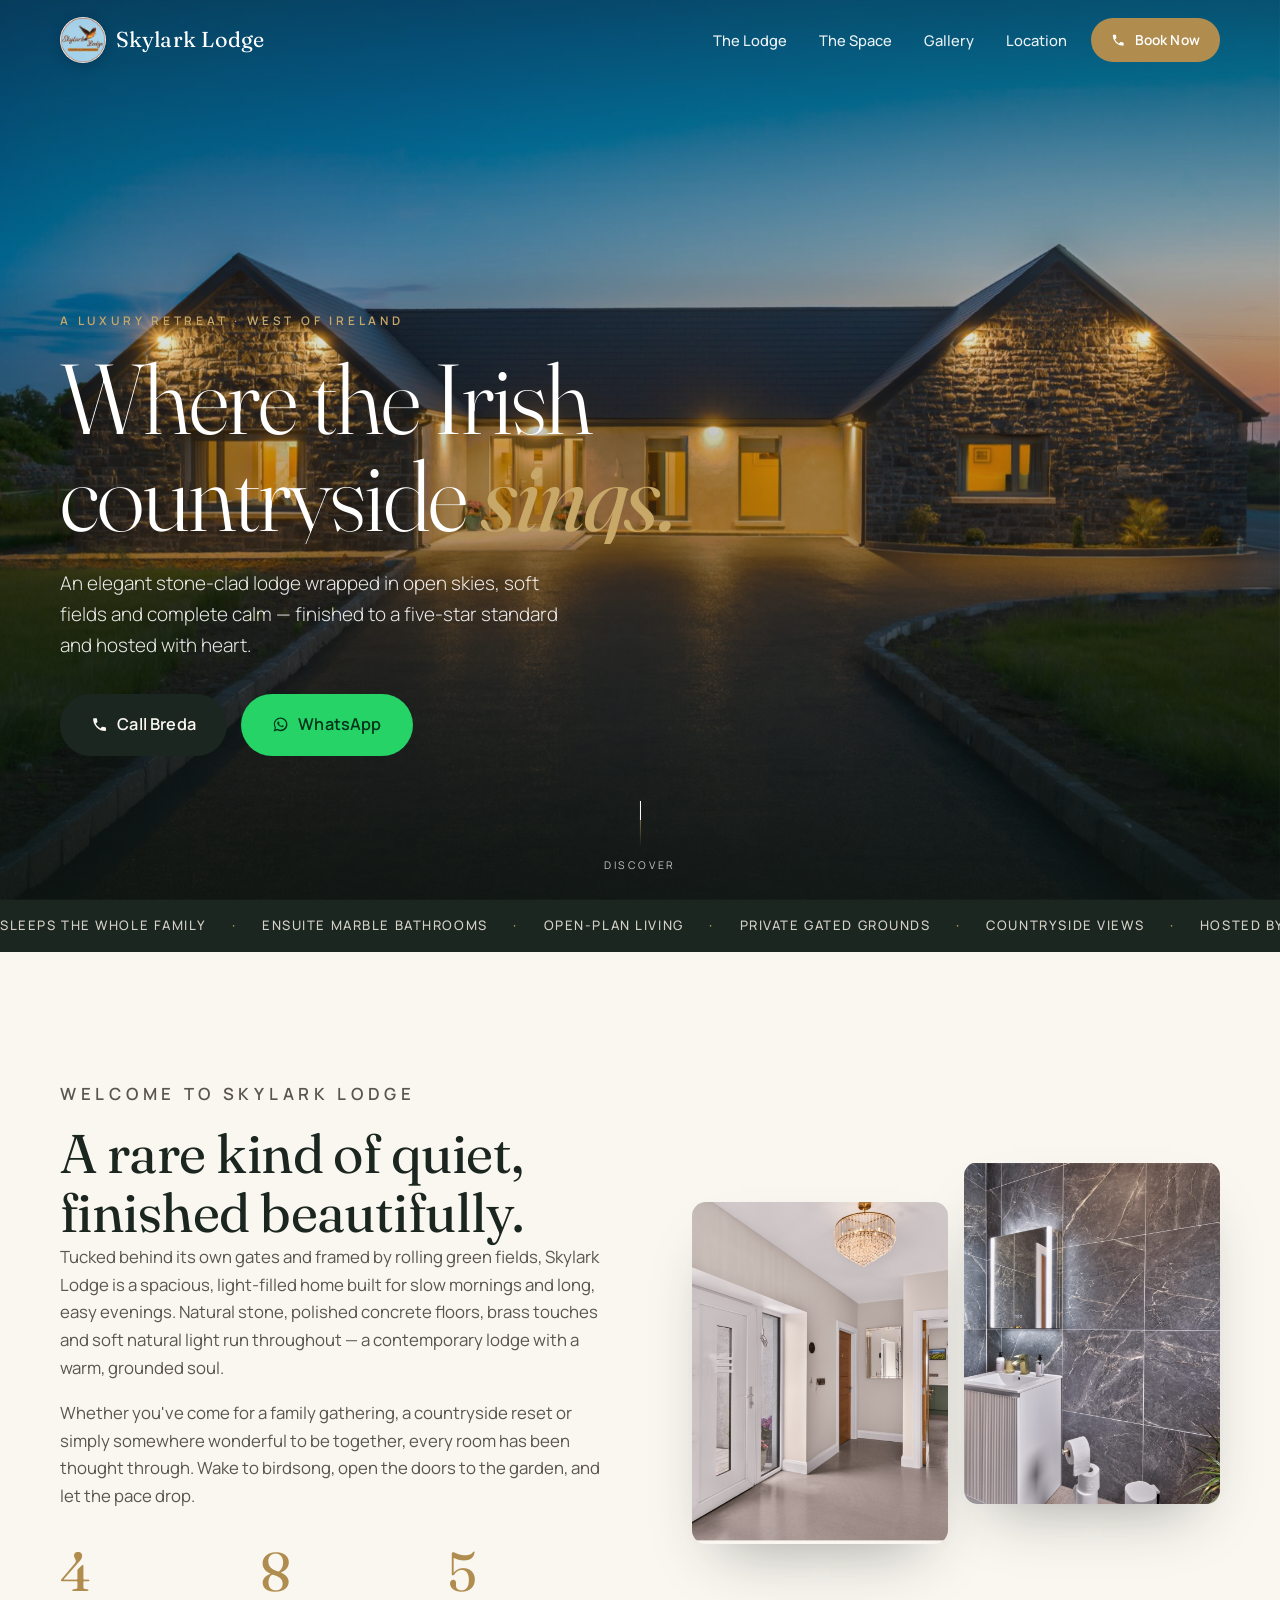
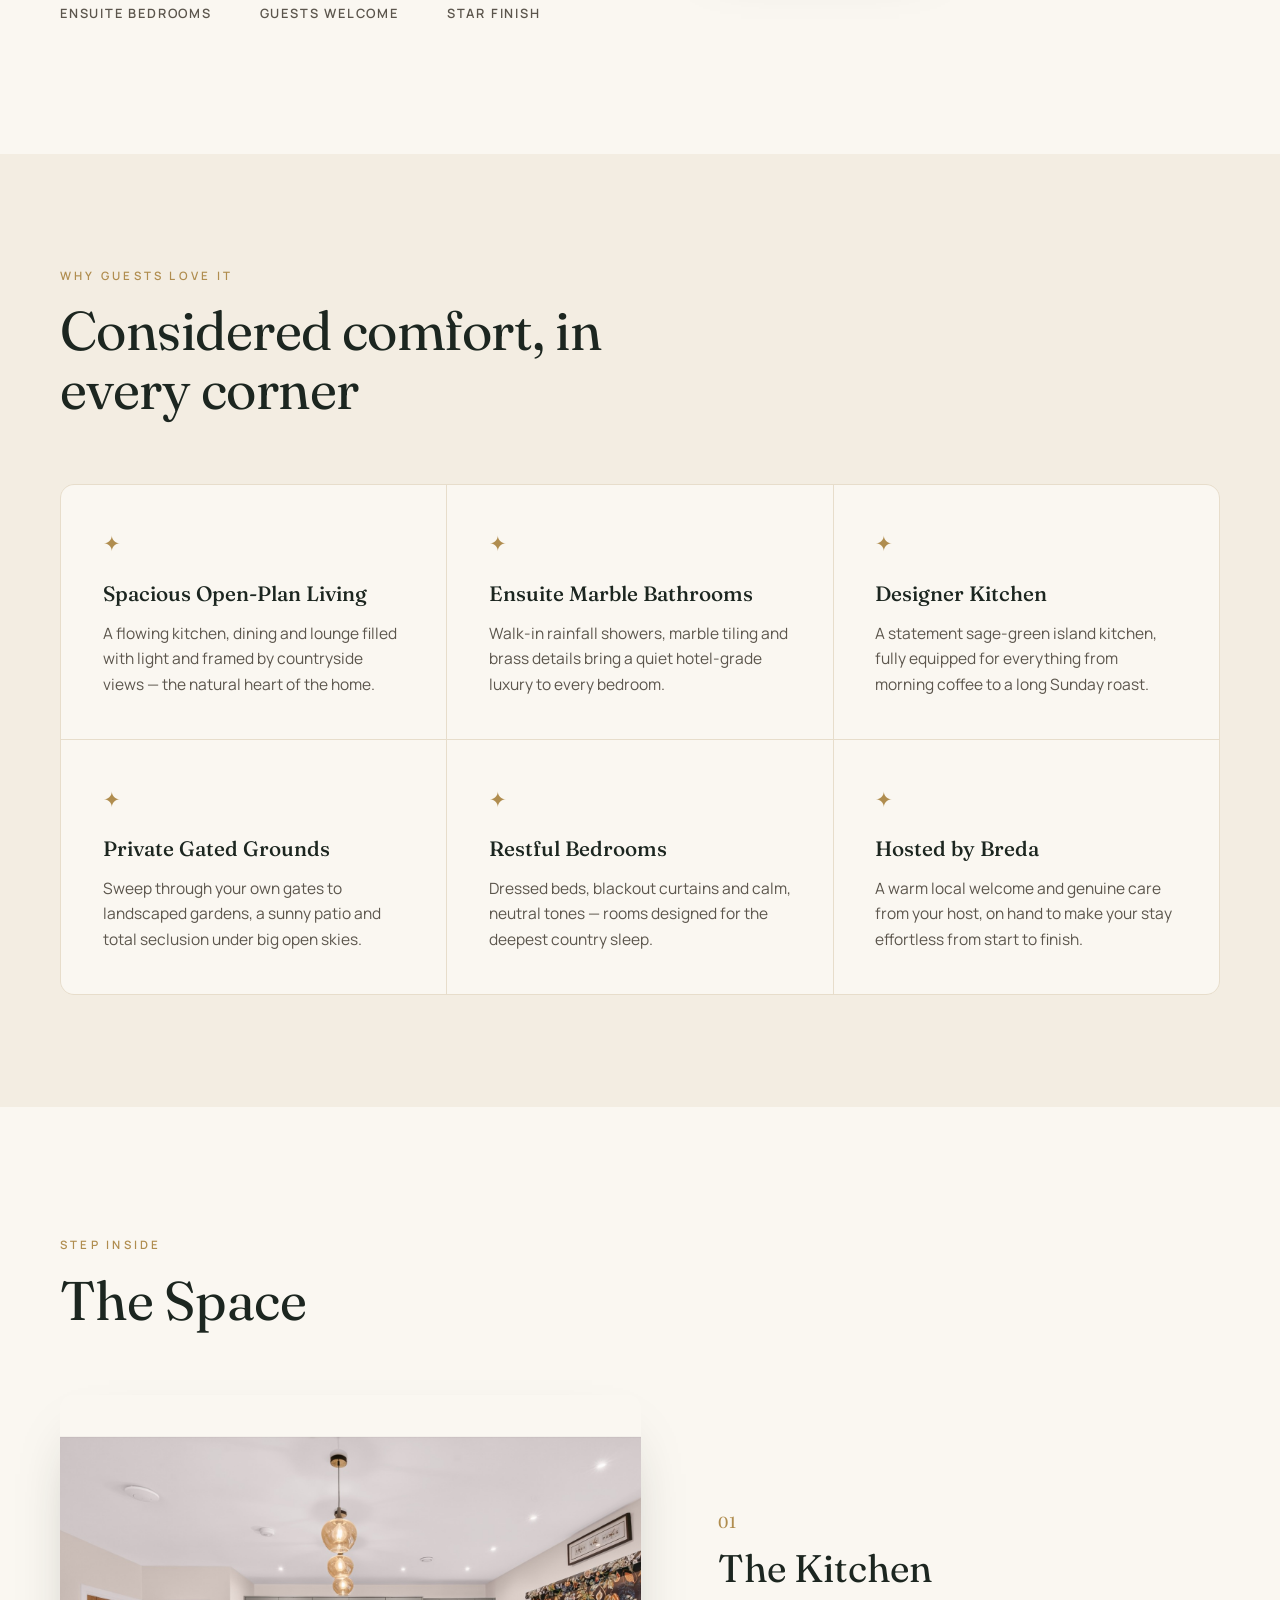
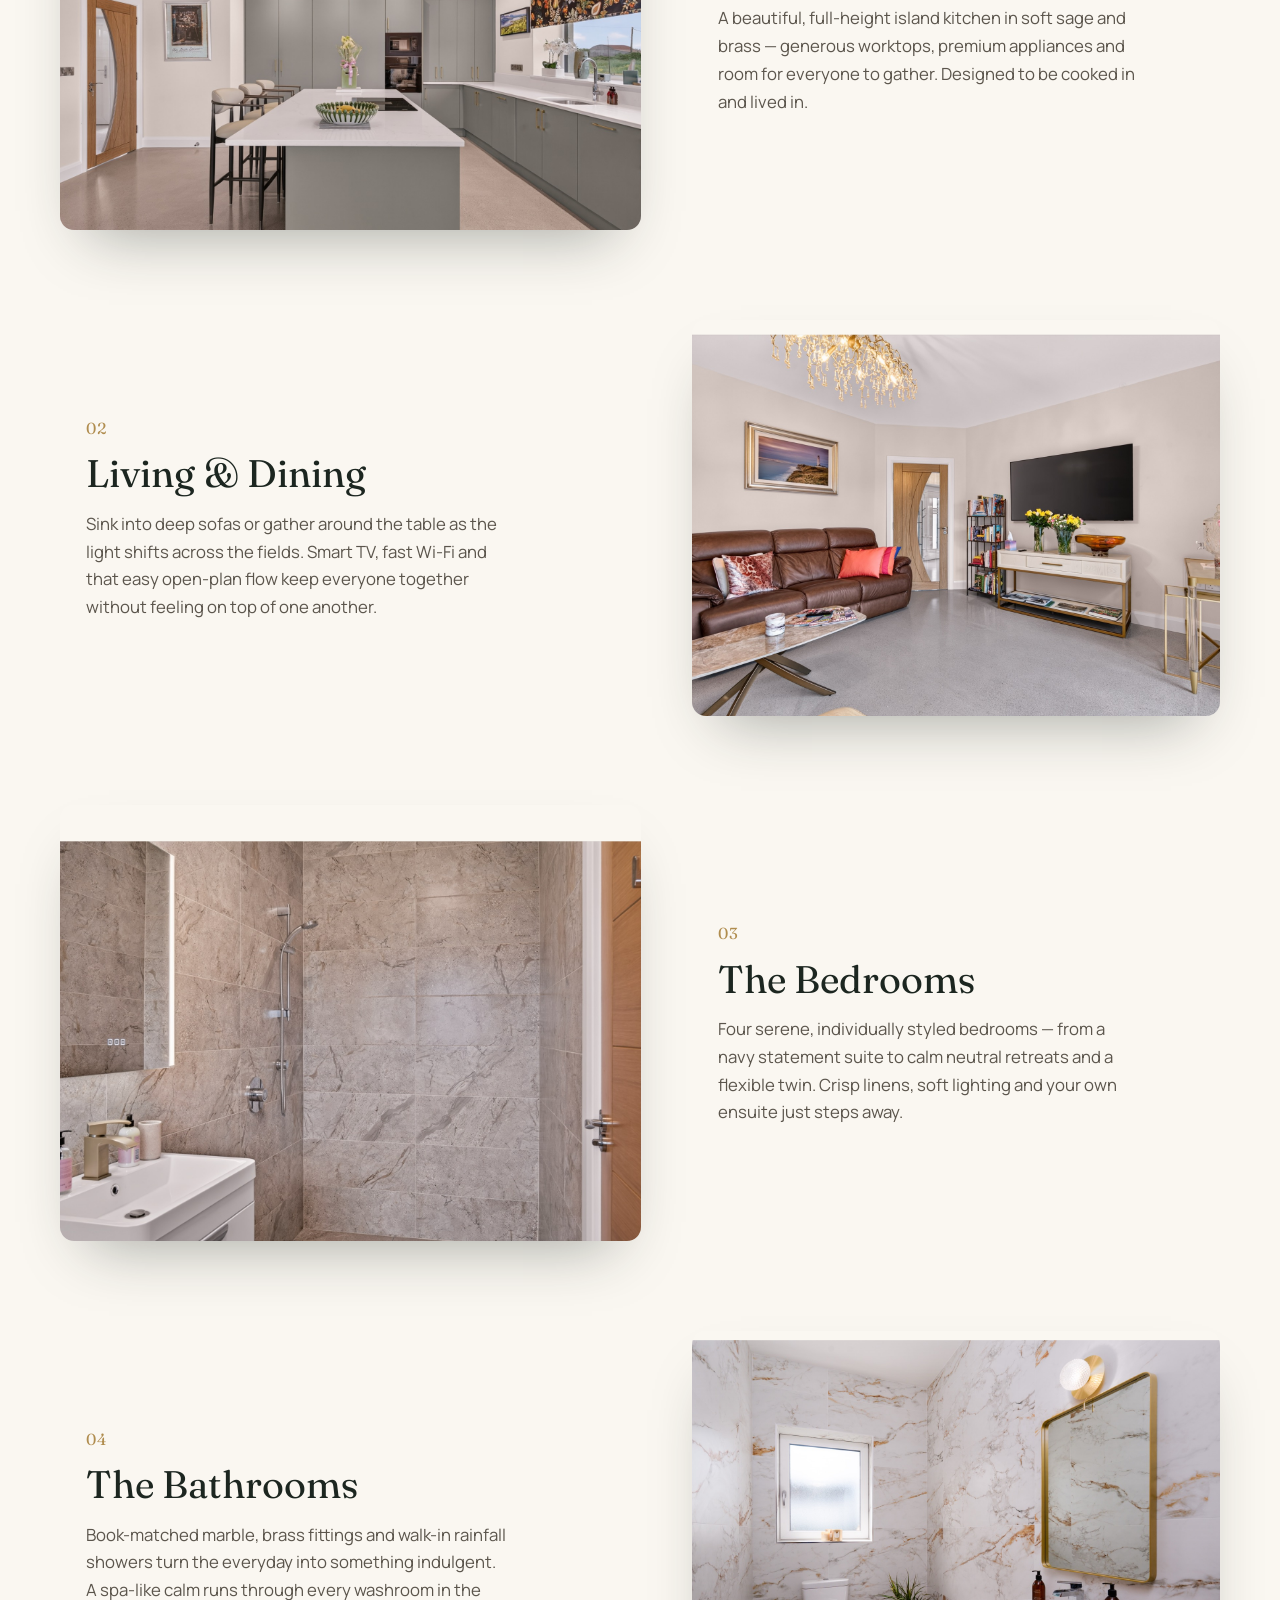
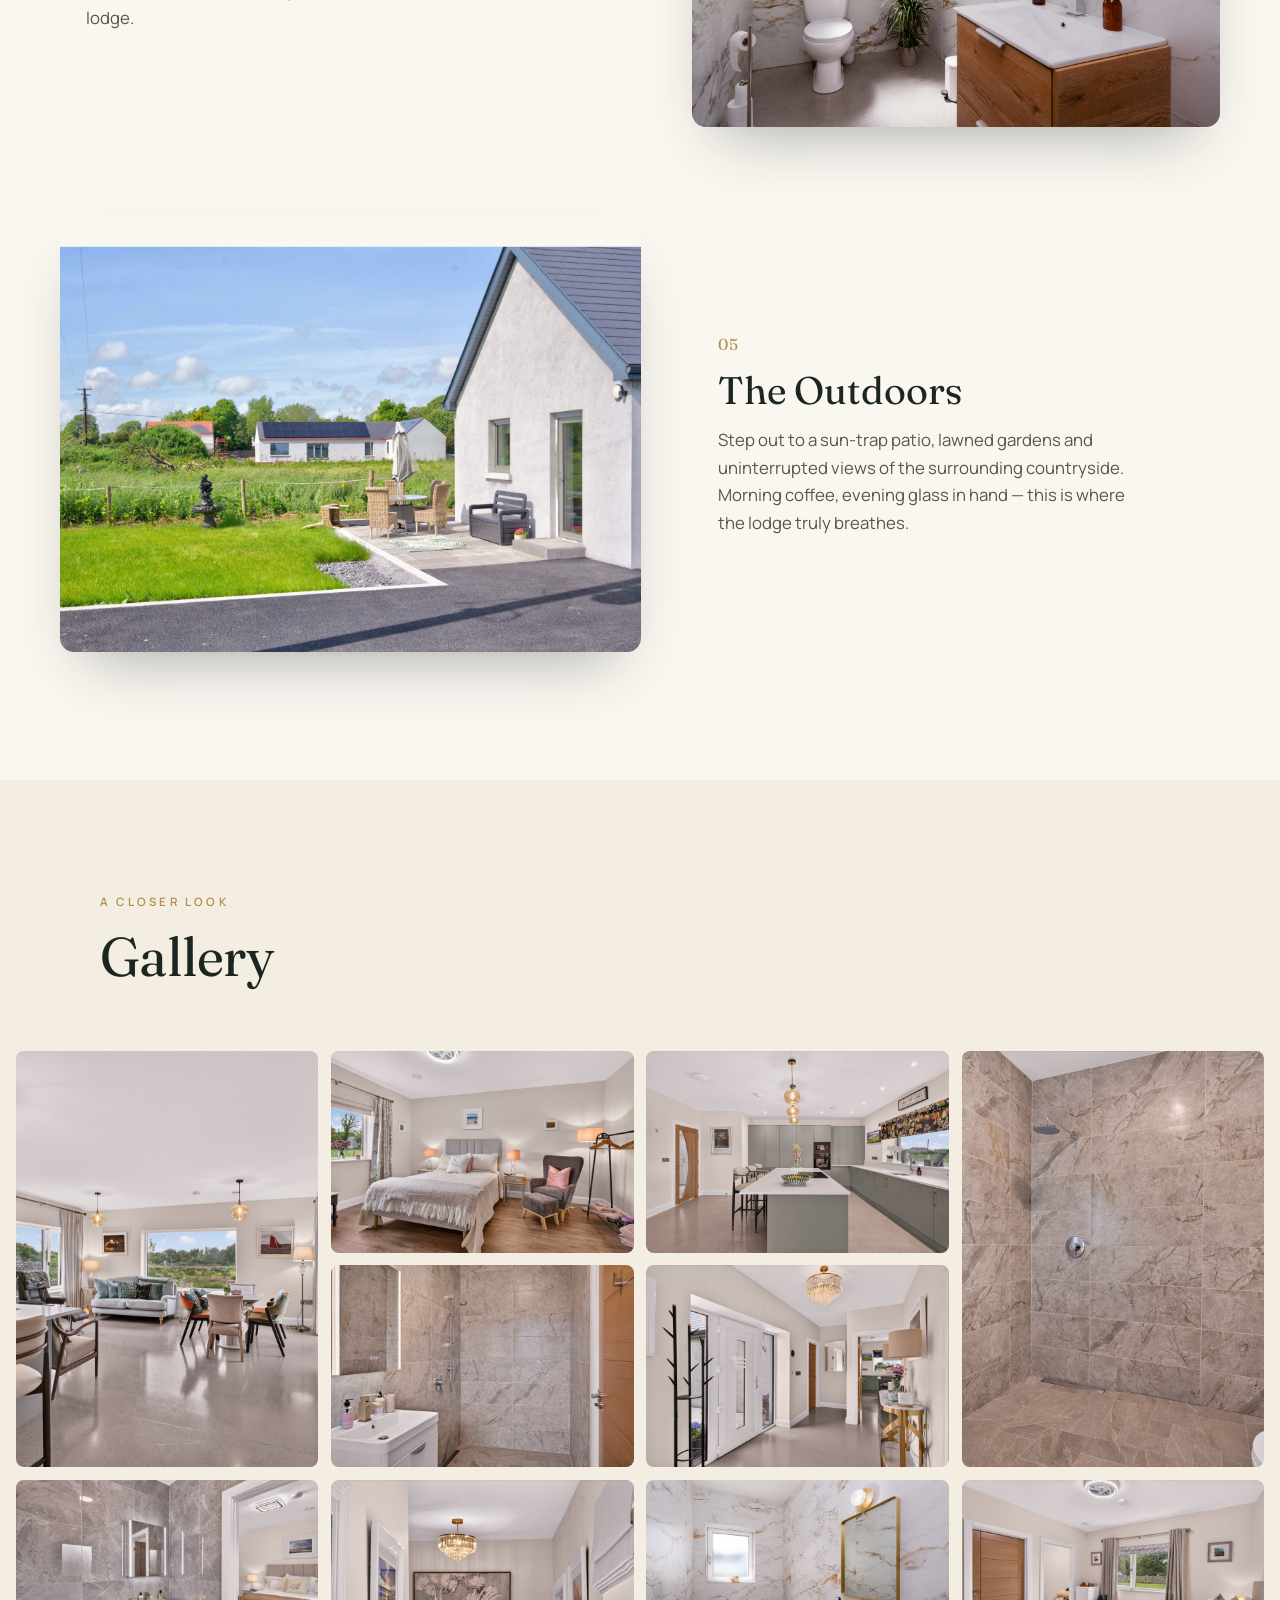
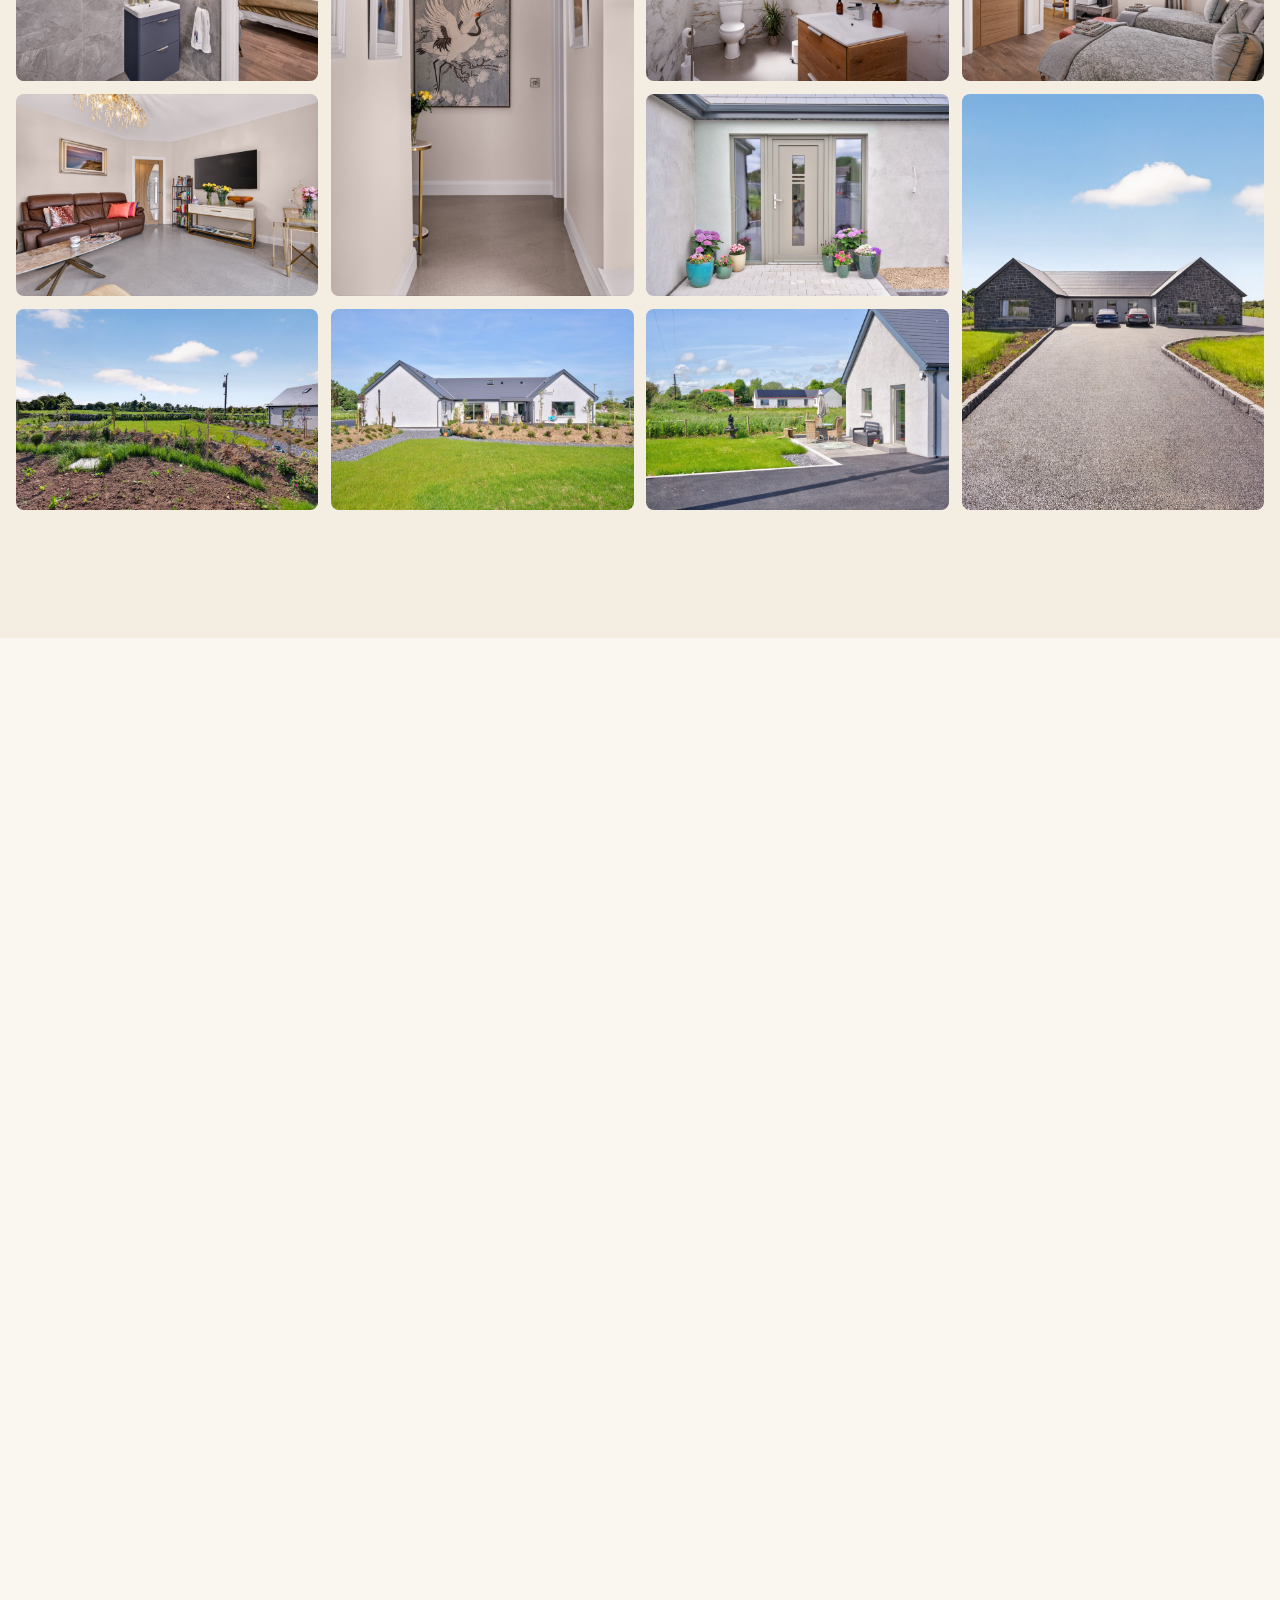
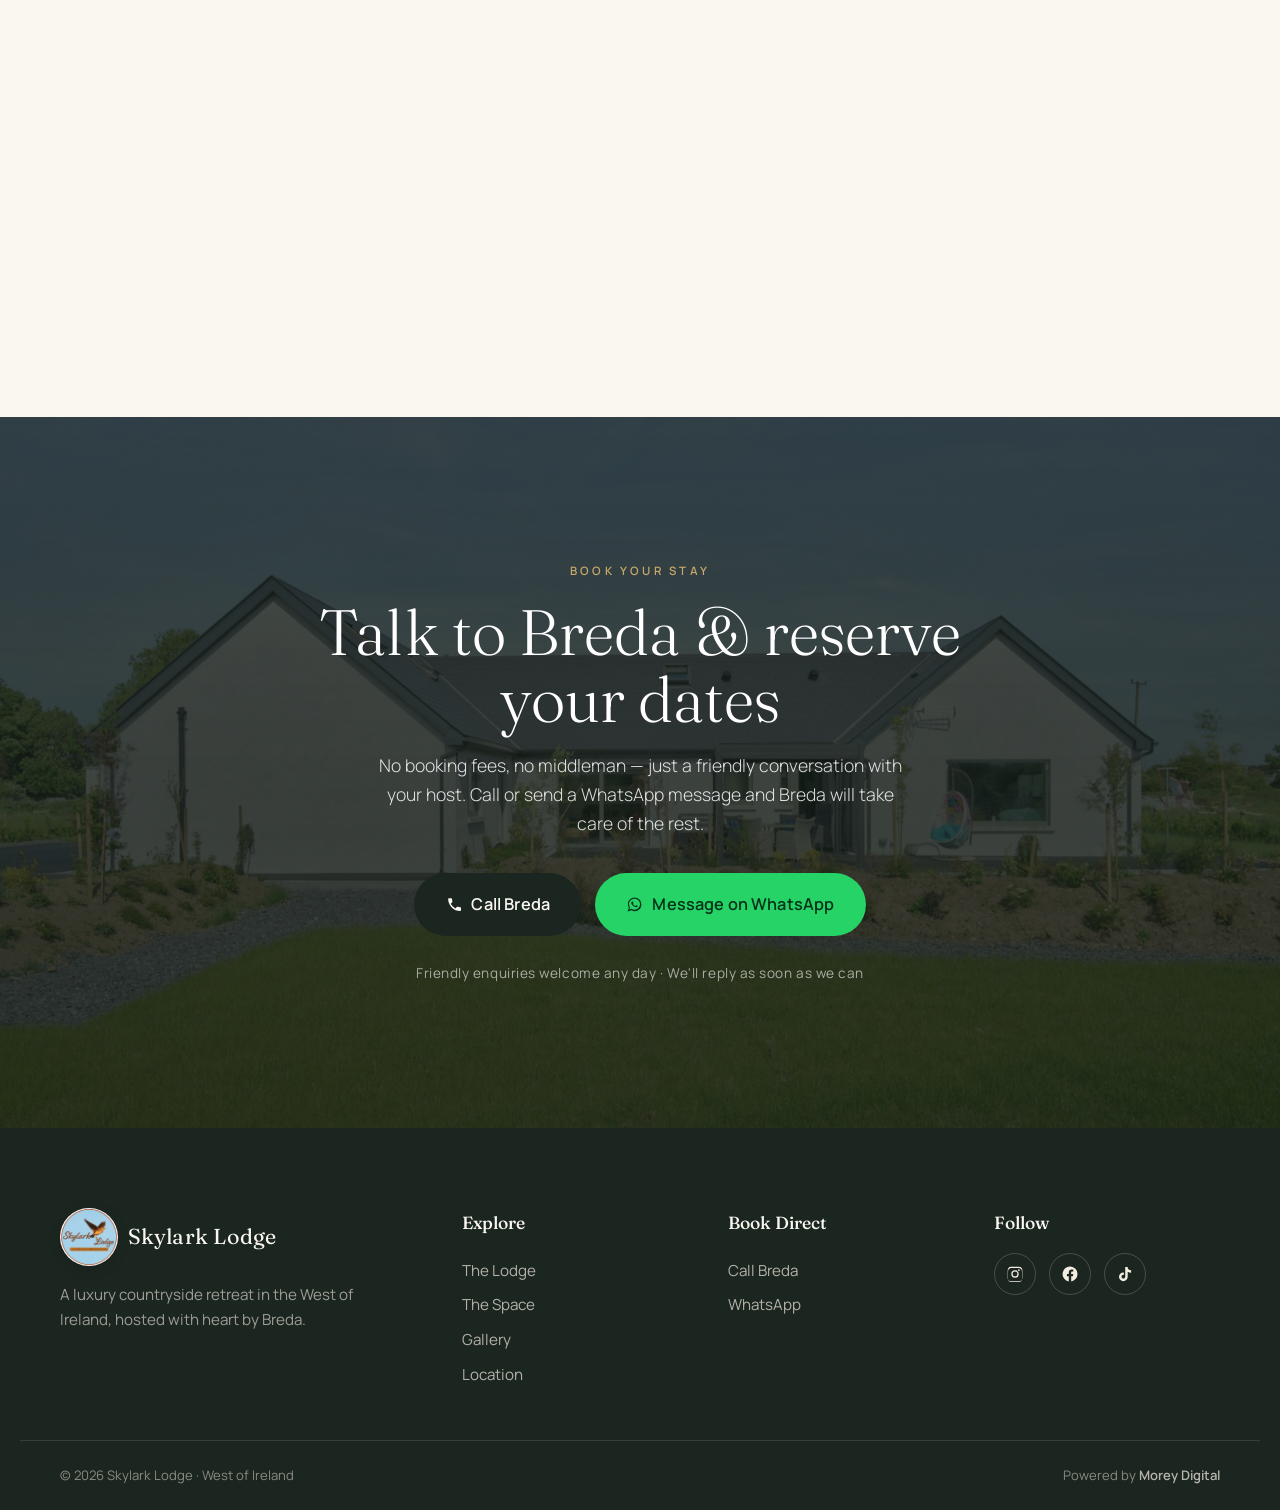
==== commit c3d9ad1c: "Add "Powered by Morey Digital" footer credit linking to moreydigital.ie Co-Authored-By: Claude Opus " ====
--- a/index.html
+++ b/index.html
@@ -360,7 +360,7 @@
     </div>
     <div class="footer__bottom container">
       <p>© <span id="year"></span> Skylark Lodge · West of Ireland</p>
-      <p class="footer__credit">Book direct &amp; save · Call or WhatsApp Breda</p>
+      <p class="footer__credit">Powered by <a href="https://moreydigital.ie" target="_blank" rel="noopener">Morey Digital</a></p>
     </div>
   </footer>
 
--- a/css/style.css
+++ b/css/style.css
@@ -236,6 +236,8 @@
 .footer__social a:hover{background:var(--brass);border-color:var(--brass);transform:translateY(-3px)}
 .footer__social .ico{width:18px;height:18px;color:var(--sand-100)}
 .footer__bottom{display:flex;justify-content:space-between;flex-wrap:wrap;gap:.5rem;margin-top:3rem;padding-top:1.5rem;border-top:1px solid rgba(243,237,226,.12);font-size:.82rem;color:rgba(243,237,226,.5)}
+.footer__credit a{color:rgba(243,237,226,.72);font-weight:600;transition:color .3s}
+.footer__credit a:hover{color:var(--brass-light)}
 
 /* ---------- Mobile sticky bar ---------- */
 .mobilebar{position:fixed;left:0;right:0;bottom:0;z-index:50;display:flex;gap:.5rem;padding:.55rem .6rem calc(.55rem + env(safe-area-inset-bottom));background:rgba(250,247,241,.92);backdrop-filter:blur(14px);box-shadow:0 -2px 20px rgba(28,38,32,.12);transform:translateY(120%);transition:transform .5s var(--ease)}
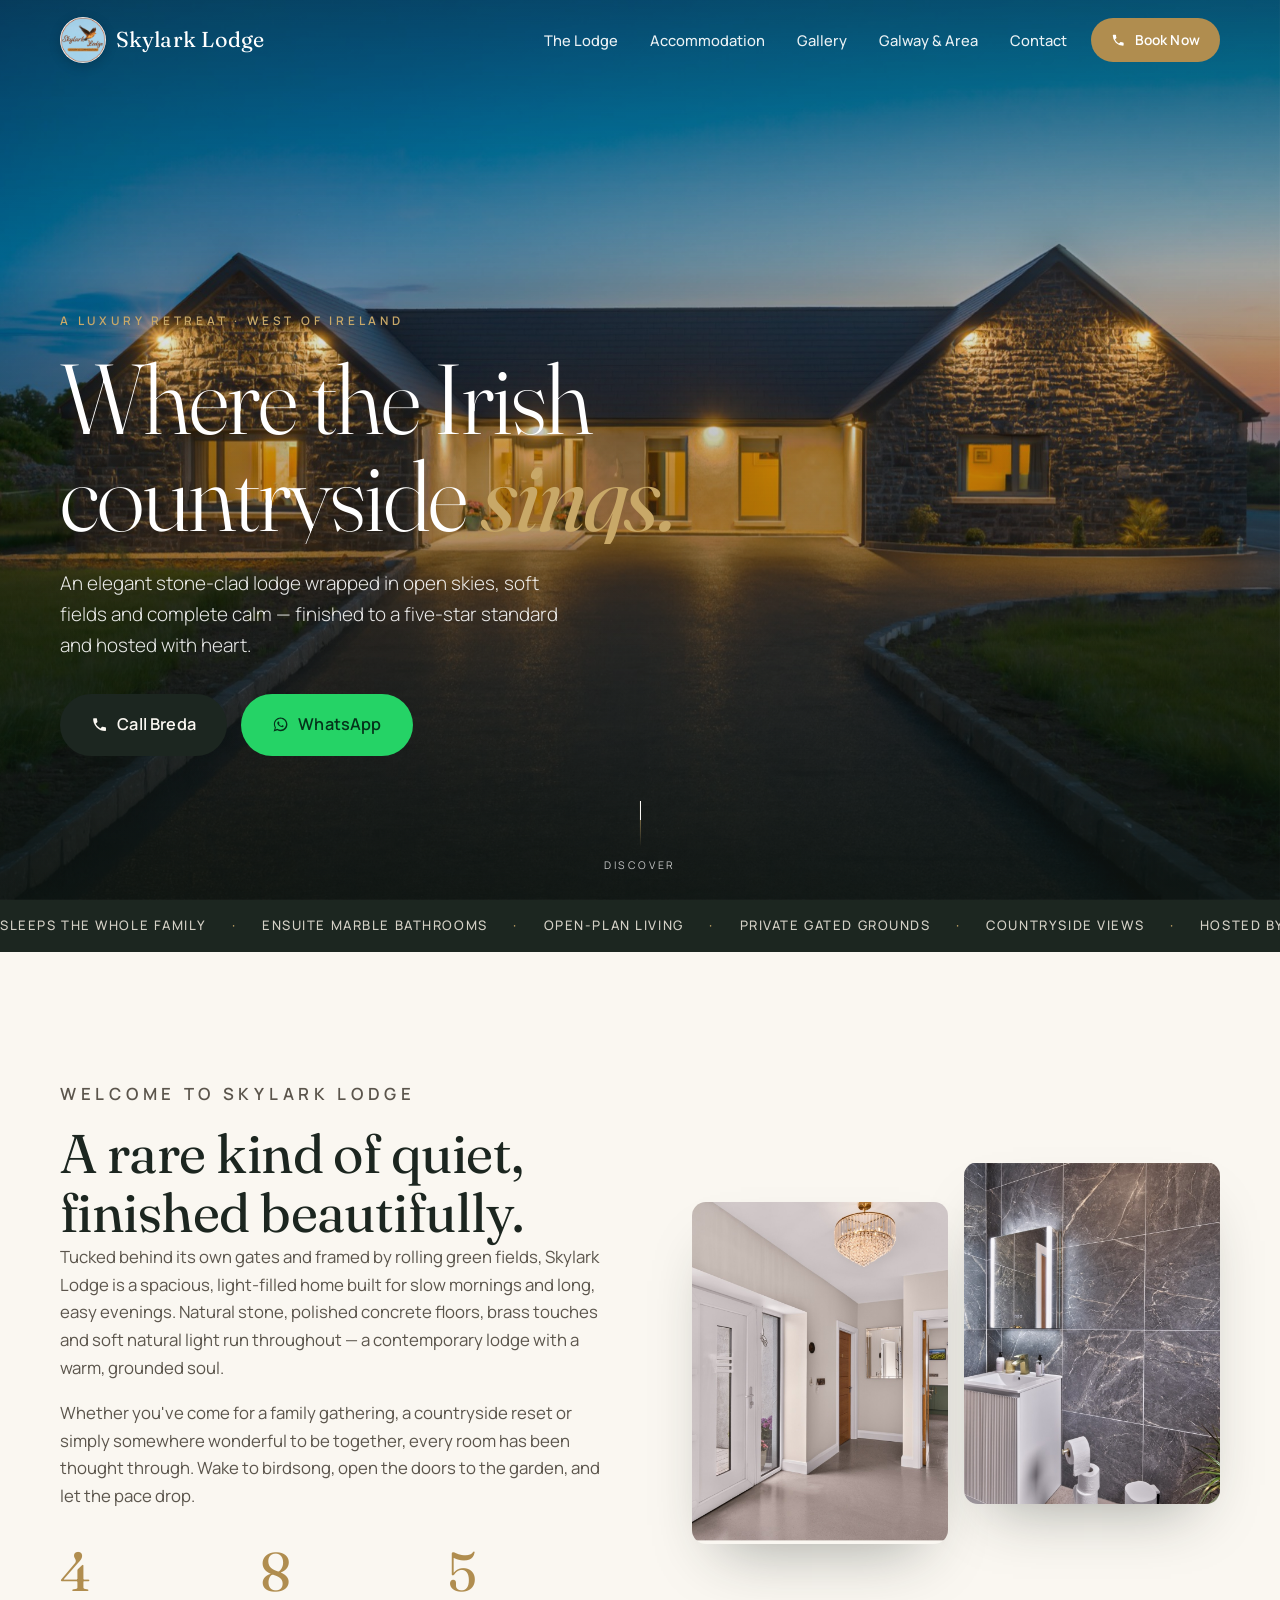
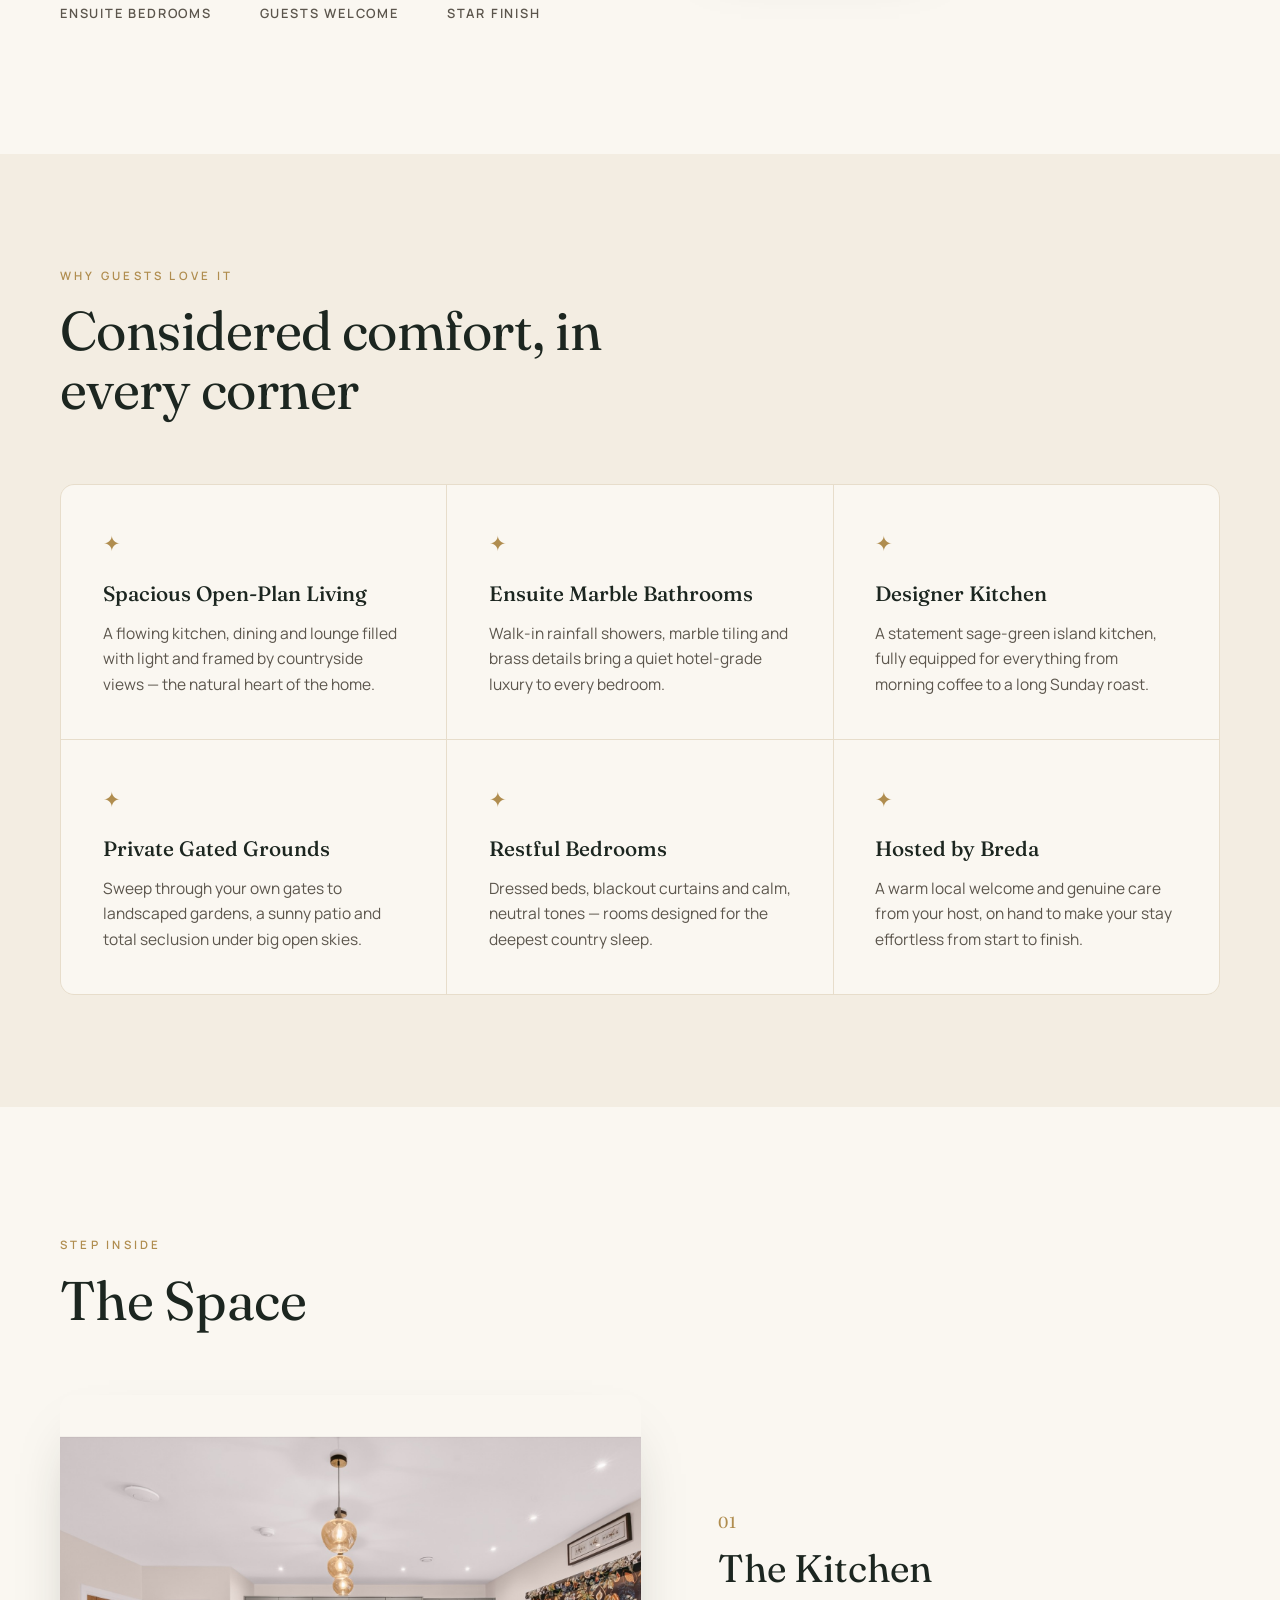
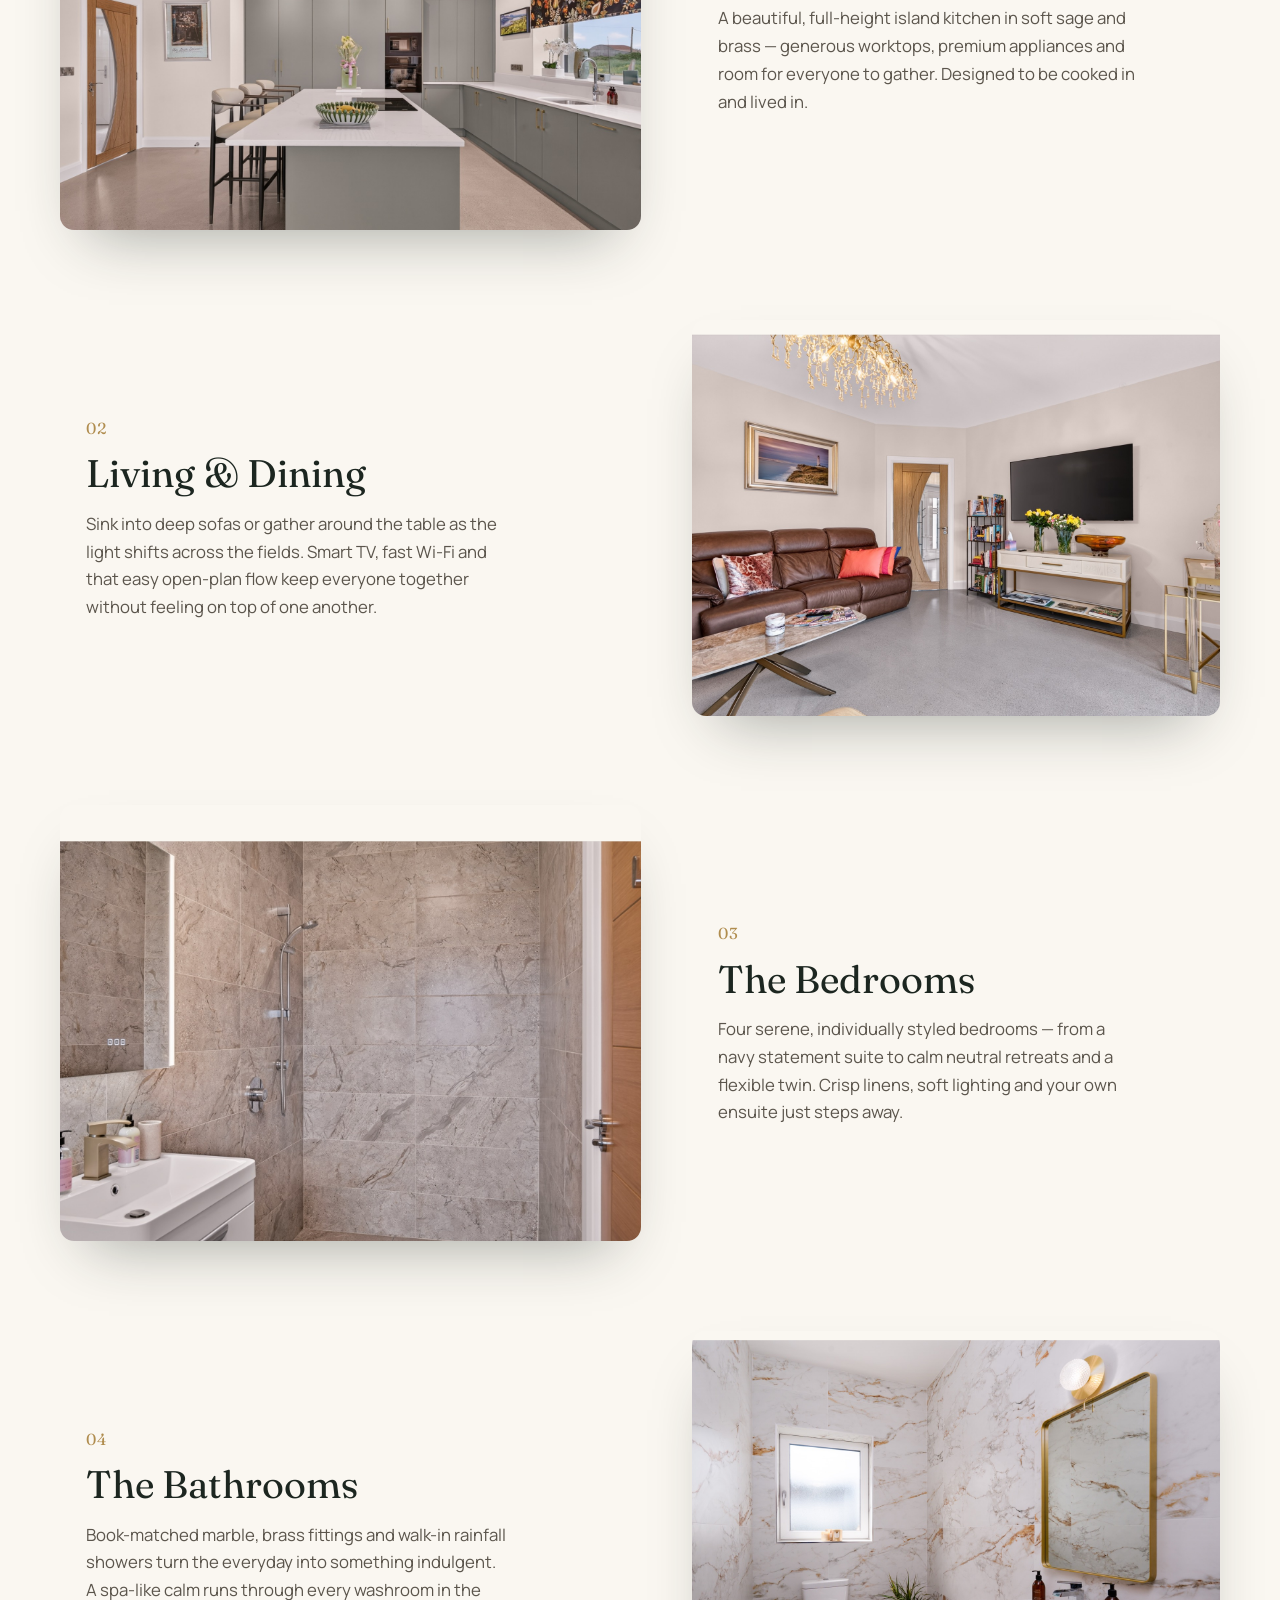
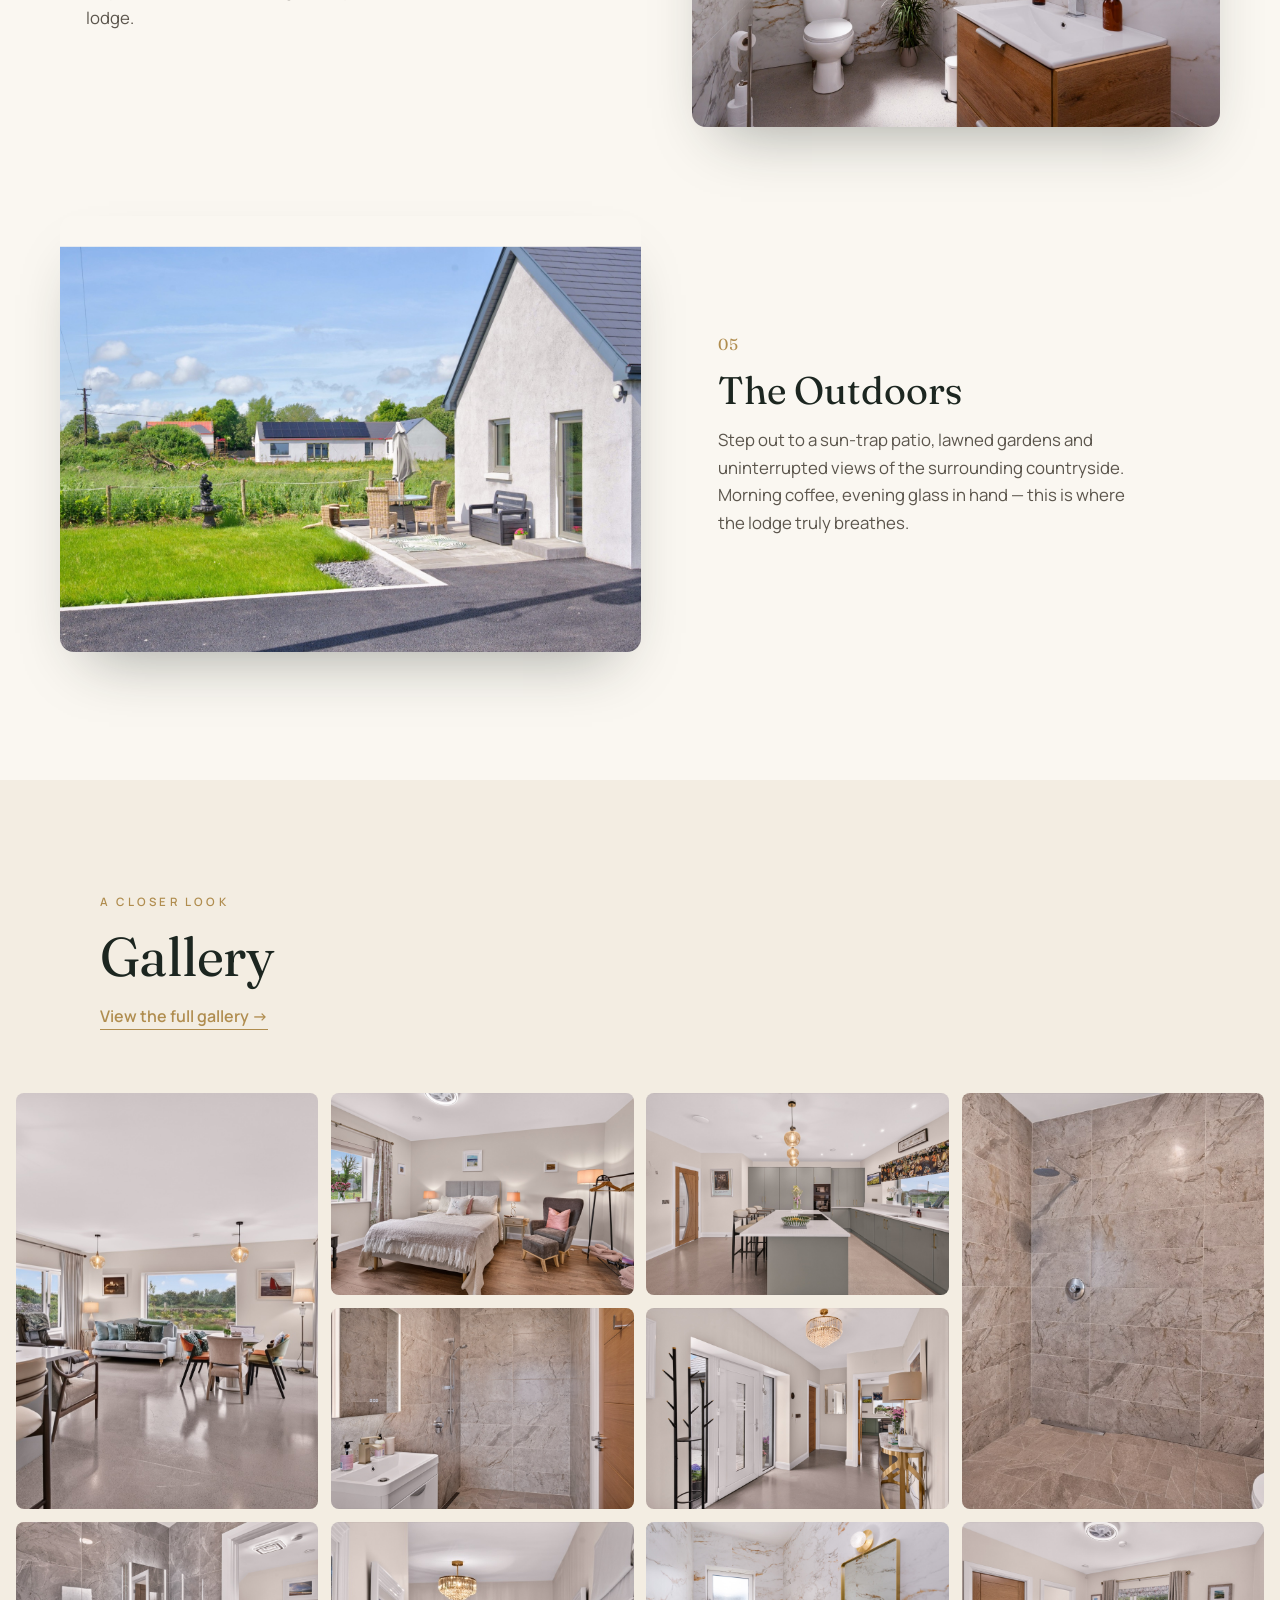
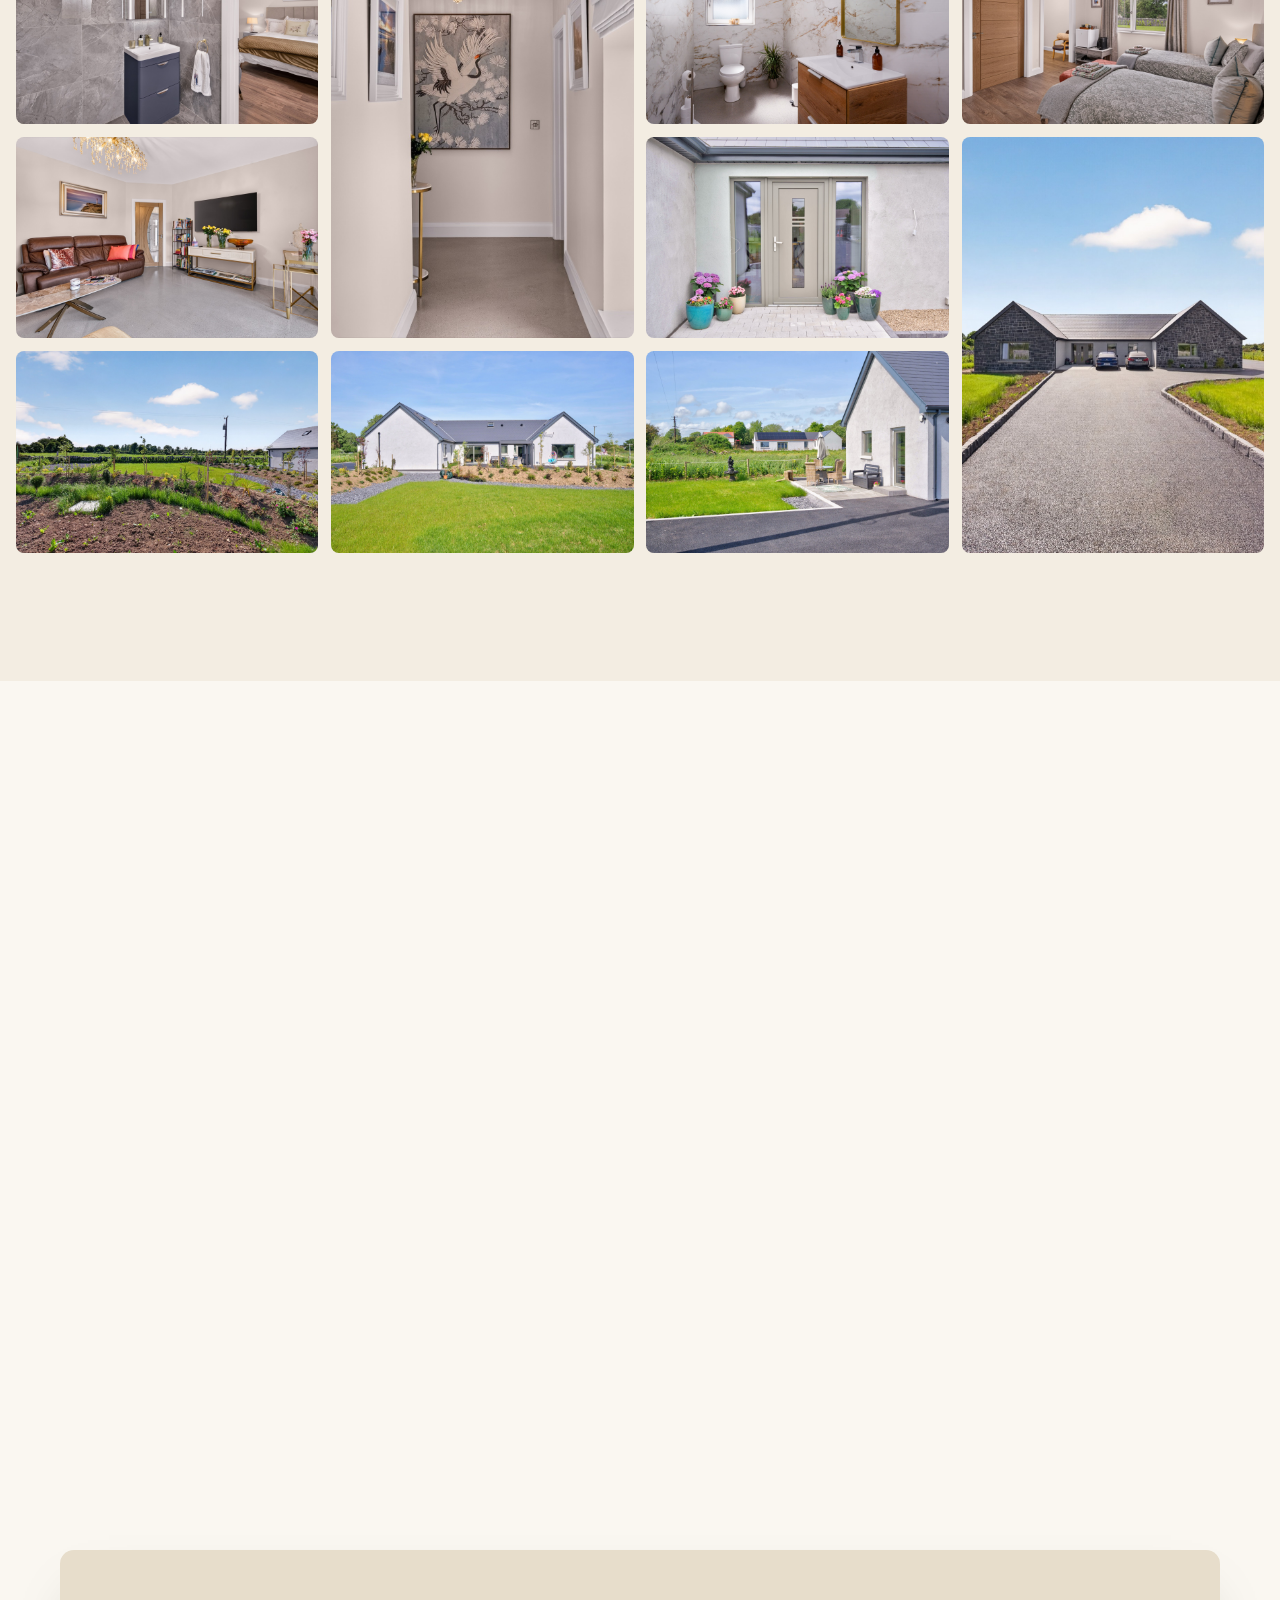
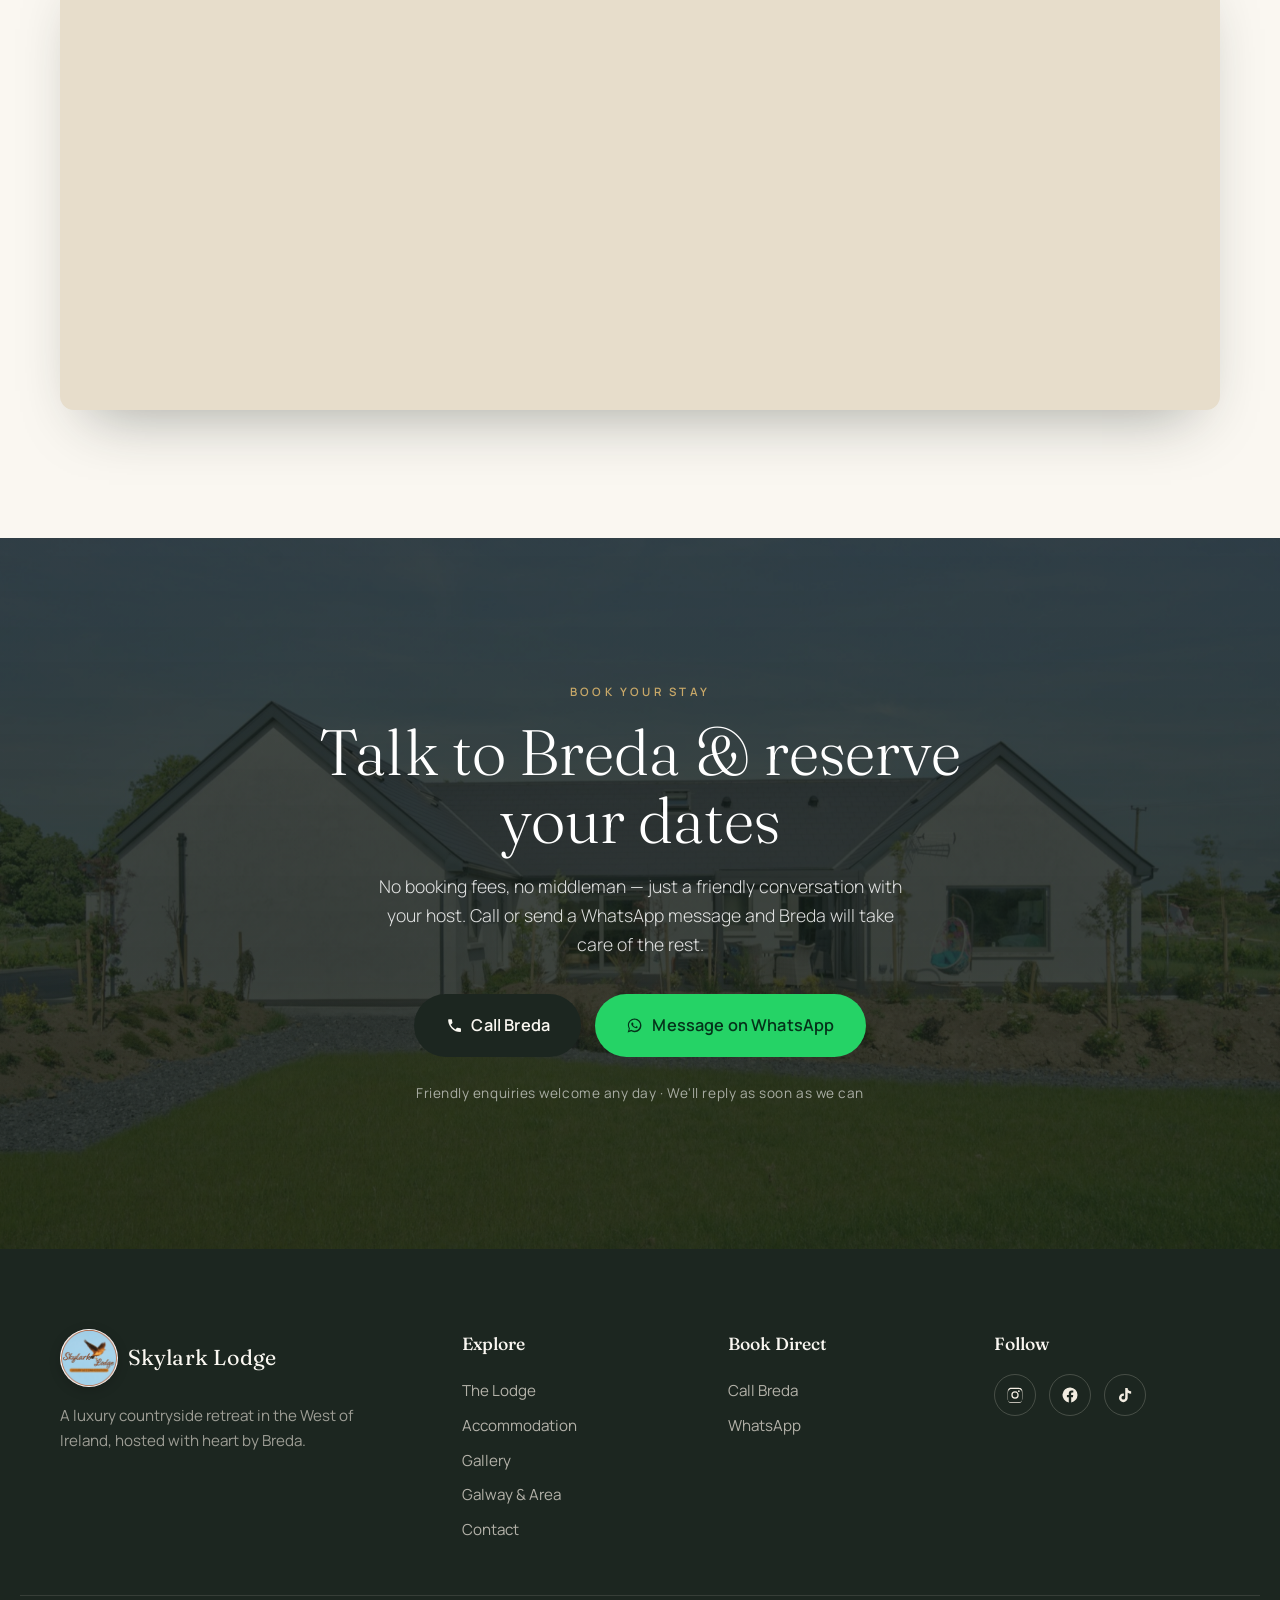
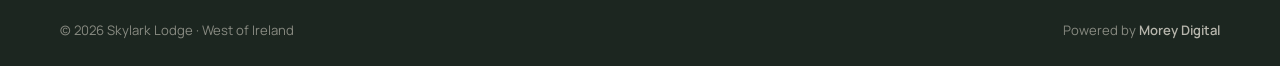
==== commit e8dd19b8: "Build multi-page site with Galway-focused local SEO - Add dedicated pages: The Lodge, Accommodation," ====
--- a/index.html
+++ b/index.html
@@ -3,17 +3,28 @@
 <head>
   <meta charset="UTF-8" />
   <meta name="viewport" content="width=device-width, initial-scale=1.0, viewport-fit=cover" />
-  <title>Skylark Lodge — Luxury Accommodation near Oranmore, County Galway</title>
-  <meta name="description" content="Skylark Lodge is a premium stone-clad retreat in Glennascaul, County Galway, near Oranmore and Galway city. Spacious open-plan living, ensuite marble bathrooms and serene gardens. Book direct with Breda." />
+  <title>Skylark Lodge | Luxury Self-Catering Accommodation near Galway City</title>
+  <meta name="description" content="Skylark Lodge is a luxury self-catering holiday home near Galway city, in Oranmore, Co. Galway. 4 ensuite bedrooms, open-plan living and private gardens — just 15 minutes from the city. Book direct with Breda." />
+  <meta name="keywords" content="accommodation near Galway city, self catering Galway, holiday home Oranmore, places to stay Galway, luxury accommodation County Galway, Wild Atlantic Way accommodation" />
   <meta name="theme-color" content="#1c2620" />
+  <meta name="robots" content="index, follow" />
+  <meta name="geo.region" content="IE-G" />
+  <meta name="geo.placename" content="Oranmore, County Galway" />
+  <meta name="geo.position" content="53.2925;-8.9217" />
   <link rel="canonical" href="https://skylarklodge.ie/" />
 
   <!-- Open Graph -->
   <meta property="og:type" content="website" />
+  <meta property="og:site_name" content="Skylark Lodge" />
+  <meta property="og:locale" content="en_IE" />
   <meta property="og:url" content="https://skylarklodge.ie/" />
-  <meta property="og:title" content="Skylark Lodge — A Luxury Countryside Retreat" />
-  <meta property="og:description" content="A premium stone-clad retreat in the heart of the Irish countryside. Book direct with Breda." />
-  <meta property="og:image" content="assets/img/og-image.jpg" />
+  <meta property="og:title" content="Skylark Lodge | Luxury Self-Catering near Galway City" />
+  <meta property="og:description" content="A luxury holiday home near Galway city — 4 ensuite bedrooms, open-plan living and private gardens in Oranmore, Co. Galway. Book direct with Breda." />
+  <meta property="og:image" content="https://skylarklodge.ie/assets/img/og-image.jpg" />
+  <meta name="twitter:card" content="summary_large_image" />
+  <meta name="twitter:title" content="Skylark Lodge | Luxury Self-Catering near Galway City" />
+  <meta name="twitter:description" content="A luxury holiday home near Galway city, in Oranmore, Co. Galway. Book direct with Breda." />
+  <meta name="twitter:image" content="https://skylarklodge.ie/assets/img/og-image.jpg" />
 
   <link rel="preconnect" href="https://fonts.googleapis.com" />
   <link rel="preconnect" href="https://fonts.gstatic.com" crossorigin />
@@ -21,6 +32,59 @@
   <link rel="stylesheet" href="css/style.css" />
   <link rel="icon" type="image/png" href="assets/img/logo-icon.png" />
   <link rel="apple-touch-icon" href="assets/img/logo-icon.png" />
+
+  <!-- Structured data: LodgingBusiness -->
+  <script type="application/ld+json">
+  {
+    "@context": "https://schema.org",
+    "@type": "LodgingBusiness",
+    "@id": "https://skylarklodge.ie/#lodge",
+    "name": "Skylark Lodge",
+    "description": "Luxury self-catering holiday home near Galway city, in Oranmore, County Galway. Four ensuite bedrooms, open-plan living and private landscaped gardens.",
+    "url": "https://skylarklodge.ie/",
+    "logo": "https://skylarklodge.ie/assets/img/logo.png",
+    "image": [
+      "https://skylarklodge.ie/assets/img/hero-exterior-twilight@2x.jpg",
+      "https://skylarklodge.ie/assets/img/kitchen.jpg",
+      "https://skylarklodge.ie/assets/img/openplan-2.jpg"
+    ],
+    "telephone": "+353876279097",
+    "priceRange": "€€",
+    "currenciesAccepted": "EUR",
+    "petsAllowed": false,
+    "numberOfRooms": 4,
+    "address": {
+      "@type": "PostalAddress",
+      "streetAddress": "Glennascaul Business Park",
+      "addressLocality": "Oranmore",
+      "addressRegion": "County Galway",
+      "addressCountry": "IE"
+    },
+    "geo": {
+      "@type": "GeoCoordinates",
+      "latitude": 53.2925,
+      "longitude": -8.9217
+    },
+    "hasMap": "https://maps.google.com/maps?q=73PC%2BPQ%20Glennascaul%20Business%20Park%2C%20County%20Galway",
+    "areaServed": [
+      { "@type": "City", "name": "Galway" },
+      { "@type": "Place", "name": "Oranmore" },
+      { "@type": "AdministrativeArea", "name": "County Galway" }
+    ],
+    "amenityFeature": [
+      { "@type": "LocationFeatureSpecification", "name": "Free WiFi", "value": true },
+      { "@type": "LocationFeatureSpecification", "name": "Free parking", "value": true },
+      { "@type": "LocationFeatureSpecification", "name": "Ensuite bathrooms", "value": true },
+      { "@type": "LocationFeatureSpecification", "name": "Fully equipped kitchen", "value": true },
+      { "@type": "LocationFeatureSpecification", "name": "Private garden", "value": true }
+    ],
+    "sameAs": [
+      "https://www.instagram.com/skylarklodge/",
+      "https://www.facebook.com/profile.php?id=61590315734183",
+      "https://www.tiktok.com/@skylarklodge"
+    ]
+  }
+  </script>
 </head>
 <body>
 
@@ -33,13 +97,14 @@
       </a>
 
       <nav class="nav__links" aria-label="Primary">
-        <a href="#about">The Lodge</a>
-        <a href="#space">The Space</a>
-        <a href="#gallery">Gallery</a>
-        <a href="#location">Location</a>
+        <a href="the-lodge.html">The Lodge</a>
+        <a href="accommodation.html">Accommodation</a>
+        <a href="gallery.html">Gallery</a>
+        <a href="galway.html">Galway &amp; Area</a>
+        <a href="contact.html">Contact</a>
       </nav>
 
-      <a class="btn btn--nav js-call" href="#contact">
+      <a class="btn btn--nav" href="contact.html">
         <svg viewBox="0 0 24 24" aria-hidden="true" class="ico"><path d="M6.6 10.8a15.1 15.1 0 0 0 6.6 6.6l2.2-2.2c.3-.3.7-.4 1-.2 1.2.4 2.4.6 3.6.6.6 0 1 .4 1 1V20c0 .6-.4 1-1 1A17 17 0 0 1 3 4c0-.6.4-1 1-1h3.4c.6 0 1 .4 1 1 0 1.3.2 2.5.6 3.6.1.4 0 .8-.3 1z" fill="currentColor"/></svg>
         Book Now
       </a>
@@ -53,11 +118,12 @@
   <!-- ====== MOBILE MENU ====== -->
   <div class="mobile-menu" id="mobileMenu" aria-hidden="true">
     <nav class="mobile-menu__links">
-      <a href="#about">The Lodge</a>
-      <a href="#space">The Space</a>
-      <a href="#gallery">Gallery</a>
-      <a href="#location">Location</a>
-      <a href="#contact">Contact</a>
+      <a href="index.html">Home</a>
+      <a href="the-lodge.html">The Lodge</a>
+      <a href="accommodation.html">Accommodation</a>
+      <a href="gallery.html">Gallery</a>
+      <a href="galway.html">Galway &amp; Area</a>
+      <a href="contact.html">Contact</a>
     </nav>
     <div class="mobile-menu__cta">
       <a class="btn btn--solid js-call-link" href="#">Call Breda</a>
@@ -257,6 +323,7 @@
       <div class="section-head reveal">
         <p class="eyebrow">A closer look</p>
         <h2 class="h2">Gallery</h2>
+        <p style="margin-top:1rem"><a href="gallery.html" style="color:var(--brass);font-weight:600;border-bottom:1px solid var(--brass);padding-bottom:2px">View the full gallery →</a></p>
       </div>
     </div>
     <div class="gallery__grid" id="galleryGrid">
@@ -281,6 +348,7 @@
           <li><strong>Private parking</strong> within the gated grounds</li>
         </ul>
         <p class="location__note">Exact directions and local tips are shared by Breda when you book — just call or message to plan your stay.</p>
+        <a class="btn btn--solid" href="galway.html" style="margin-top:1.5rem">Explore Galway &amp; the area</a>
       </div>
     </div>
 
@@ -331,10 +399,11 @@
 
       <div class="footer__col">
         <h4>Explore</h4>
-        <a href="#about">The Lodge</a>
-        <a href="#space">The Space</a>
-        <a href="#gallery">Gallery</a>
-        <a href="#location">Location</a>
+        <a href="the-lodge.html">The Lodge</a>
+        <a href="accommodation.html">Accommodation</a>
+        <a href="gallery.html">Gallery</a>
+        <a href="galway.html">Galway &amp; Area</a>
+        <a href="contact.html">Contact</a>
       </div>
 
       <div class="footer__col">
--- a/css/style.css
+++ b/css/style.css
@@ -93,6 +93,9 @@
 .nav.scrolled .nav__links a{color:var(--ink)}
 .nav__links a::after{content:"";position:absolute;left:0;bottom:-6px;width:0;height:1.5px;background:var(--brass);transition:width .35s var(--ease)}
 .nav__links a:hover::after{width:100%}
+.nav__links a[aria-current="page"]{color:var(--brass-light)}
+.nav.scrolled .nav__links a[aria-current="page"]{color:var(--brass)}
+.nav__links a[aria-current="page"]::after{width:100%}
 
 .btn--nav{display:none}
 
@@ -287,3 +290,90 @@
 @media (min-width:1100px){
   .hero__content{padding-bottom:9rem}
 }
+
+/* ===================================================================
+   INNER PAGES — banners, content, area guide, FAQ, contact
+   =================================================================== */
+
+/* Page hero / banner */
+.page-hero{position:relative;min-height:56vh;display:flex;align-items:flex-end;overflow:hidden;color:var(--white);padding-top:64px}
+.page-hero__media{position:absolute;inset:0;z-index:0}
+.page-hero__media img{position:absolute;inset:0;width:100%;height:100%;object-fit:cover;transform:scale(1.08);animation:kenburns 16s ease-out forwards}
+.page-hero__scrim{position:absolute;inset:0;background:linear-gradient(180deg,rgba(15,22,17,.5) 0%,rgba(15,22,17,.15) 35%,rgba(15,22,17,.55) 78%,rgba(15,22,17,.82) 100%)}
+.page-hero__content{position:relative;z-index:2;max-width:var(--container);width:100%;margin-inline:auto;padding:0 var(--pad) clamp(2.5rem,7vh,4.5rem)}
+.page-hero h1{font-family:var(--serif);font-weight:300;font-size:clamp(2.4rem,7vw,4.6rem);line-height:1.02;letter-spacing:-.02em;margin:.4rem 0 .6rem}
+.page-hero h1 em{font-weight:400;color:var(--brass-light)}
+.page-hero__sub{max-width:560px;font-size:clamp(1rem,2.2vw,1.15rem);color:rgba(255,255,255,.9);font-weight:300}
+
+/* Breadcrumb */
+.breadcrumb{font-size:.78rem;letter-spacing:.06em;color:rgba(255,255,255,.75);display:flex;gap:.5rem;flex-wrap:wrap;align-items:center}
+.breadcrumb a{color:rgba(255,255,255,.75);transition:color .3s}
+.breadcrumb a:hover{color:var(--brass-light)}
+.breadcrumb span{color:var(--brass-light)}
+
+/* Generic content section + prose */
+.section{padding:clamp(3.5rem,8vw,6.5rem) 0}
+.section--tint{background:var(--sand-100)}
+.prose{max-width:760px}
+.prose p{color:var(--ink-soft);font-size:1.06rem;margin-bottom:1.2rem}
+.prose p:last-child{margin-bottom:0}
+.lead{font-family:var(--serif);font-size:clamp(1.3rem,3vw,1.7rem);line-height:1.4;color:var(--forest);font-weight:400;margin-bottom:1.6rem}
+.split{display:grid;gap:clamp(2rem,5vw,4rem);align-items:center}
+.split__media{border-radius:var(--r);overflow:hidden;box-shadow:var(--shadow);aspect-ratio:4/3}
+.split__media img{width:100%;height:100%;object-fit:cover;transition:transform 1.4s var(--ease)}
+.split__media:hover img{transform:scale(1.05)}
+
+/* Amenities */
+.amenities{display:grid;grid-template-columns:repeat(2,1fr);gap:.7rem 1.4rem;margin-top:1.6rem}
+.amenities li{position:relative;padding-left:1.7rem;color:var(--ink-soft);font-size:.98rem}
+.amenities li::before{content:"✦";position:absolute;left:0;color:var(--brass)}
+
+/* Area guide cards */
+.area-grid{display:grid;gap:1.1rem;grid-template-columns:1fr}
+.area-card{background:var(--sand-50);border:1px solid var(--sand-200);border-radius:var(--r);padding:clamp(1.4rem,3vw,1.9rem);transition:transform .4s var(--ease),box-shadow .4s}
+.area-card:hover{transform:translateY(-4px);box-shadow:var(--shadow)}
+.area-card__top{display:flex;align-items:baseline;justify-content:space-between;gap:1rem;margin-bottom:.6rem}
+.area-card h3{font-family:var(--serif);font-weight:500;font-size:1.25rem;color:var(--forest)}
+.area-card p{color:var(--ink-soft);font-size:.96rem}
+.distance{flex:none;font-size:.72rem;font-weight:700;letter-spacing:.06em;text-transform:uppercase;color:var(--brass);background:var(--sand-100);border:1px solid var(--sand-200);padding:.3rem .65rem;border-radius:100px;white-space:nowrap}
+
+/* Quick facts row */
+.facts{display:grid;grid-template-columns:repeat(2,1fr);gap:1px;background:var(--sand-200);border:1px solid var(--sand-200);border-radius:var(--r);overflow:hidden;margin-top:2rem}
+.fact{background:var(--sand-50);padding:1.3rem 1.2rem;text-align:center}
+.fact__num{font-family:var(--serif);font-size:clamp(1.5rem,4vw,2rem);color:var(--brass);line-height:1;display:block}
+.fact__label{font-size:.74rem;text-transform:uppercase;letter-spacing:.1em;color:var(--ink-soft);font-weight:600;margin-top:.4rem;display:block}
+
+/* Contact option cards */
+.contact-cards{display:grid;gap:1rem;grid-template-columns:1fr}
+.contact-card{background:var(--sand-50);border:1px solid var(--sand-200);border-radius:var(--r);padding:clamp(1.6rem,4vw,2.2rem);display:flex;flex-direction:column;gap:.7rem}
+.contact-card h3{font-family:var(--serif);font-weight:500;font-size:1.3rem;color:var(--forest)}
+.contact-card p{color:var(--ink-soft);font-size:.97rem;margin-bottom:.4rem}
+.contact-card .btn{align-self:flex-start}
+
+/* FAQ accordion */
+.faq{max-width:820px;margin-top:1rem}
+.faq__item{border-bottom:1px solid var(--sand-200)}
+.faq__q{width:100%;text-align:left;background:none;border:none;cursor:pointer;padding:1.3rem 2.5rem 1.3rem 0;font-family:var(--serif);font-size:1.15rem;color:var(--forest);position:relative;display:block}
+.faq__q::after{content:"+";position:absolute;right:.2rem;top:50%;transform:translateY(-50%);font-size:1.5rem;color:var(--brass);transition:transform .3s}
+.faq__item.open .faq__q::after{transform:translateY(-50%) rotate(45deg)}
+.faq__a{max-height:0;overflow:hidden;transition:max-height .45s var(--ease)}
+.faq__a p{color:var(--ink-soft);padding-bottom:1.3rem;font-size:1rem}
+
+/* Inline CTA band (reused, lighter) */
+.cta-band{text-align:center;background:var(--forest);color:var(--sand-100);border-radius:var(--r);padding:clamp(2.5rem,6vw,4rem) clamp(1.5rem,5vw,3rem)}
+.cta-band h2{font-family:var(--serif);font-weight:300;font-size:clamp(1.8rem,5vw,2.8rem);color:#fff;margin-bottom:.8rem}
+.cta-band p{color:rgba(243,237,226,.8);max-width:480px;margin:0 auto 1.8rem}
+.cta-band__actions{display:flex;gap:.75rem;justify-content:center;flex-wrap:wrap}
+
+/* nav solid by default on inner pages until JS (no flash) handled via .nav already fixed */
+
+@media (min-width:600px){
+  .area-grid{grid-template-columns:1fr 1fr}
+  .contact-cards{grid-template-columns:1fr 1fr}
+  .facts{grid-template-columns:repeat(4,1fr)}
+}
+@media (min-width:920px){
+  .split{grid-template-columns:1fr 1fr}
+  .split--reverse .split__media{order:2}
+  .amenities{grid-template-columns:repeat(3,1fr)}
+}
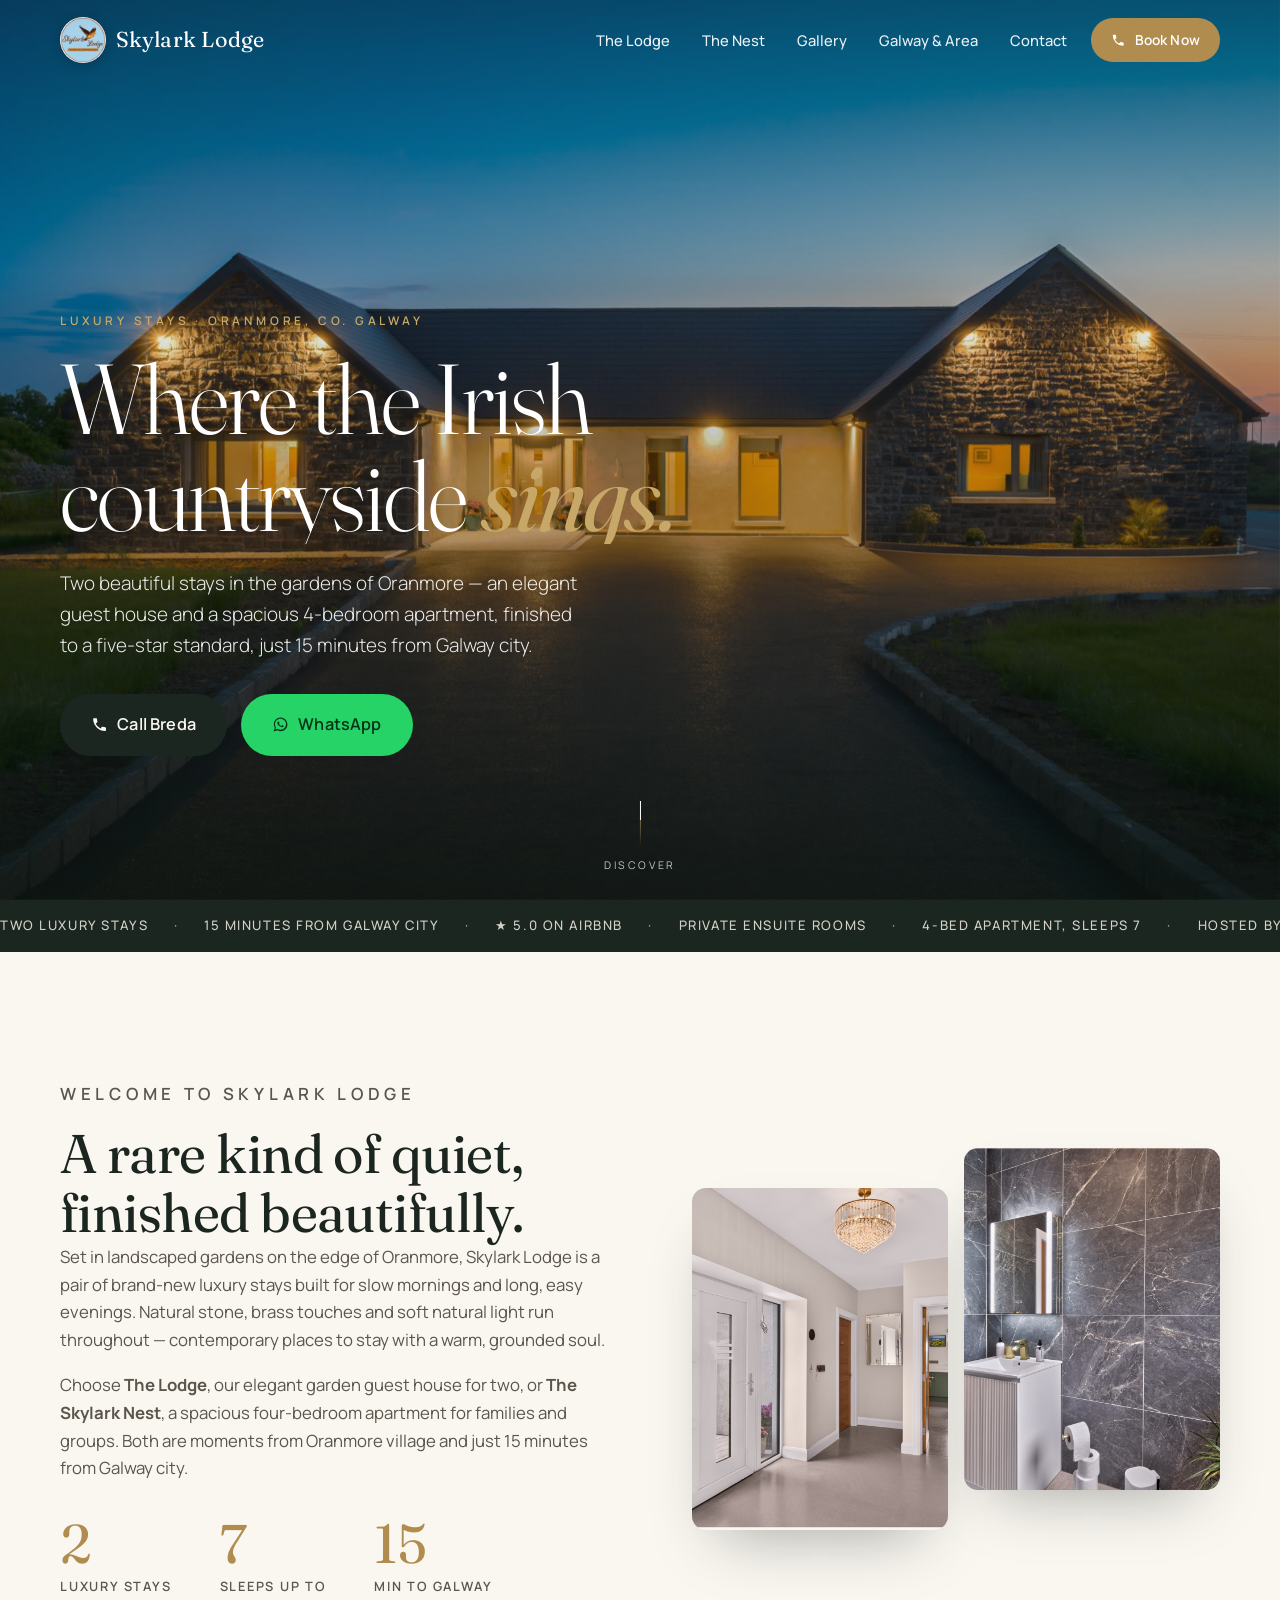
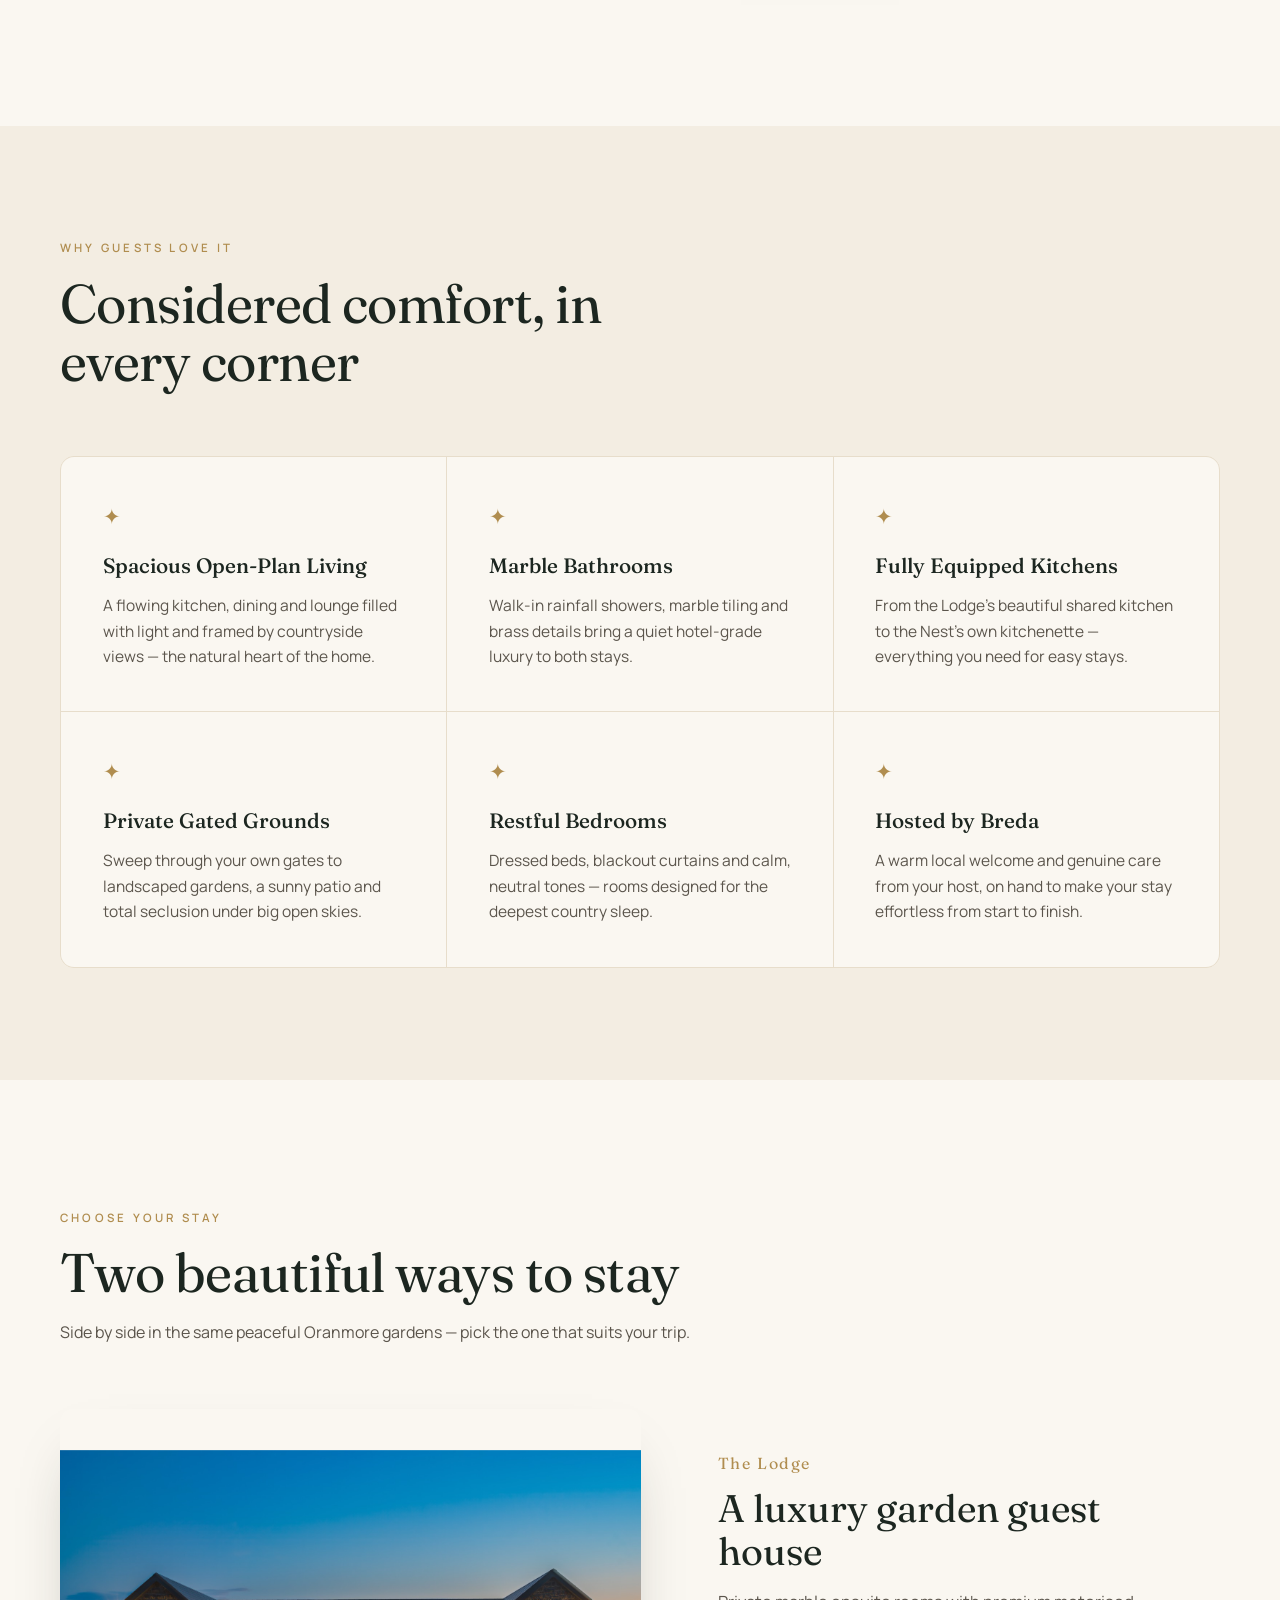
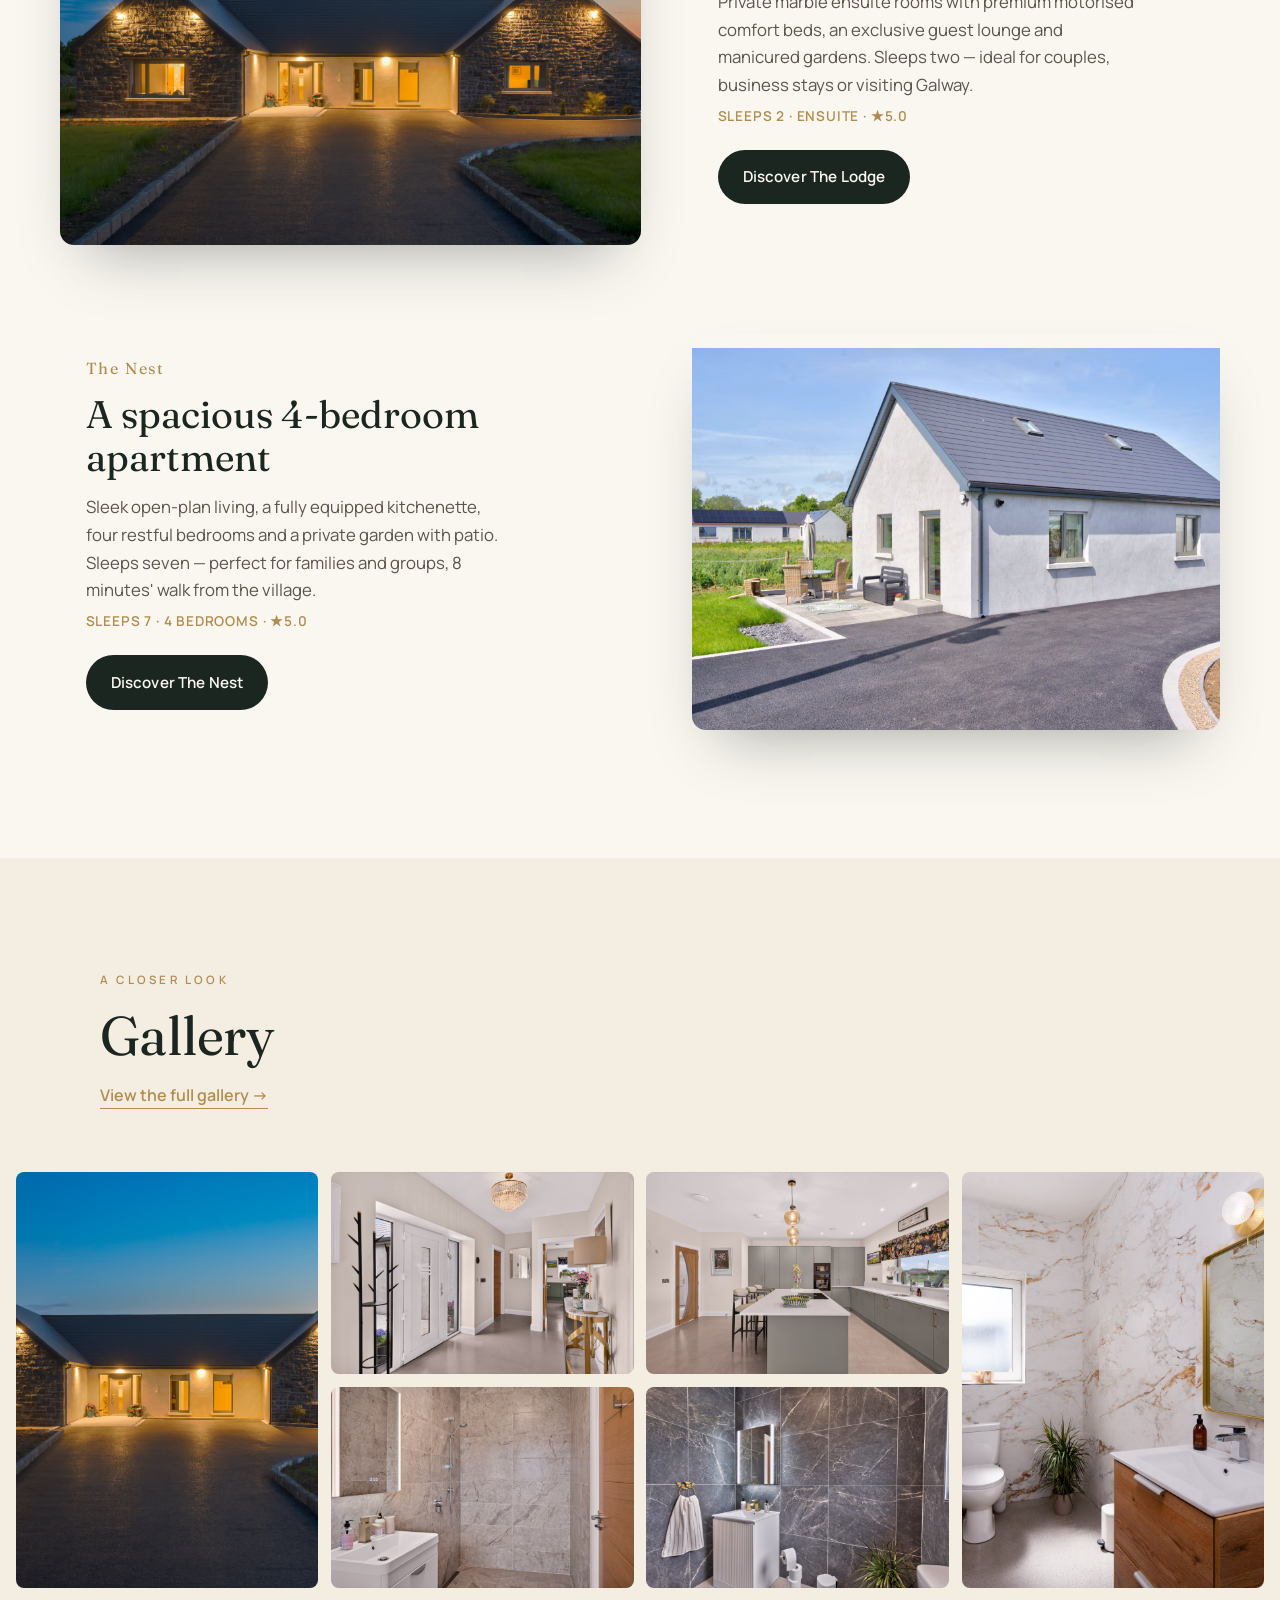
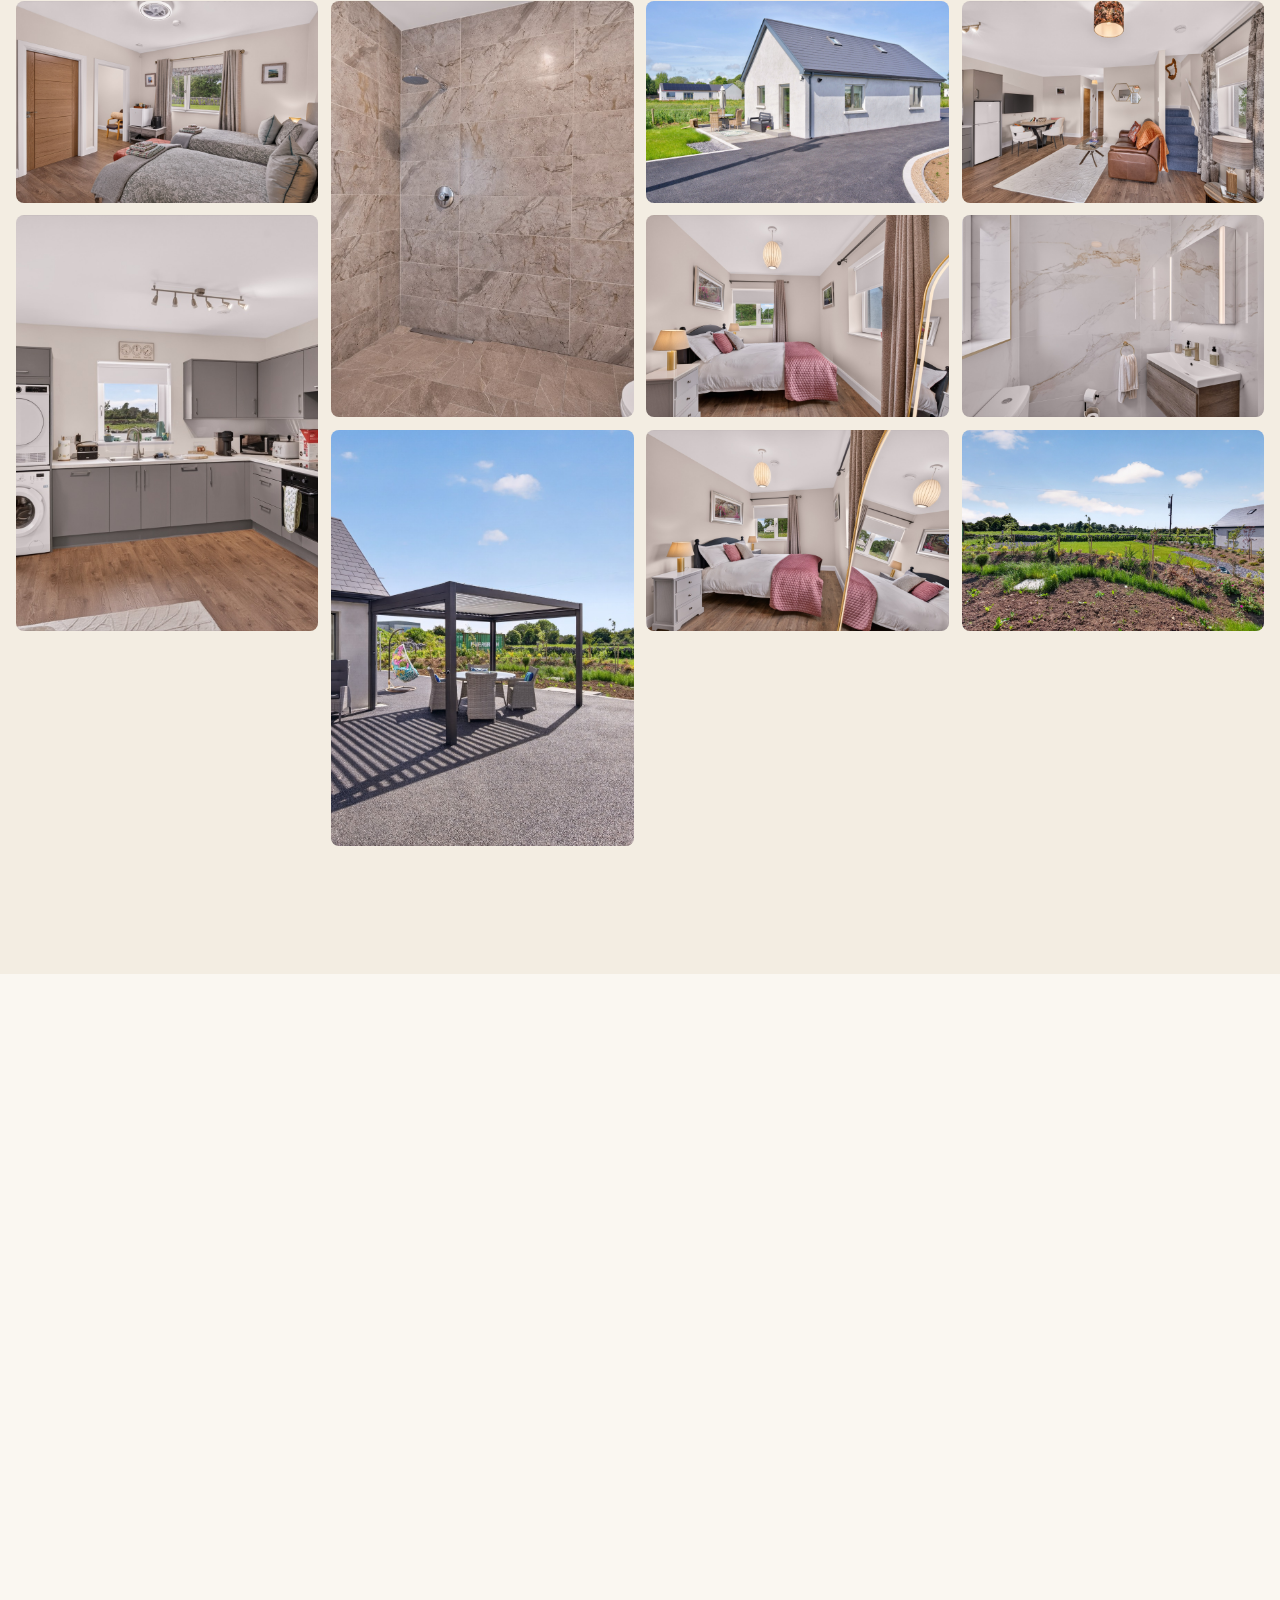
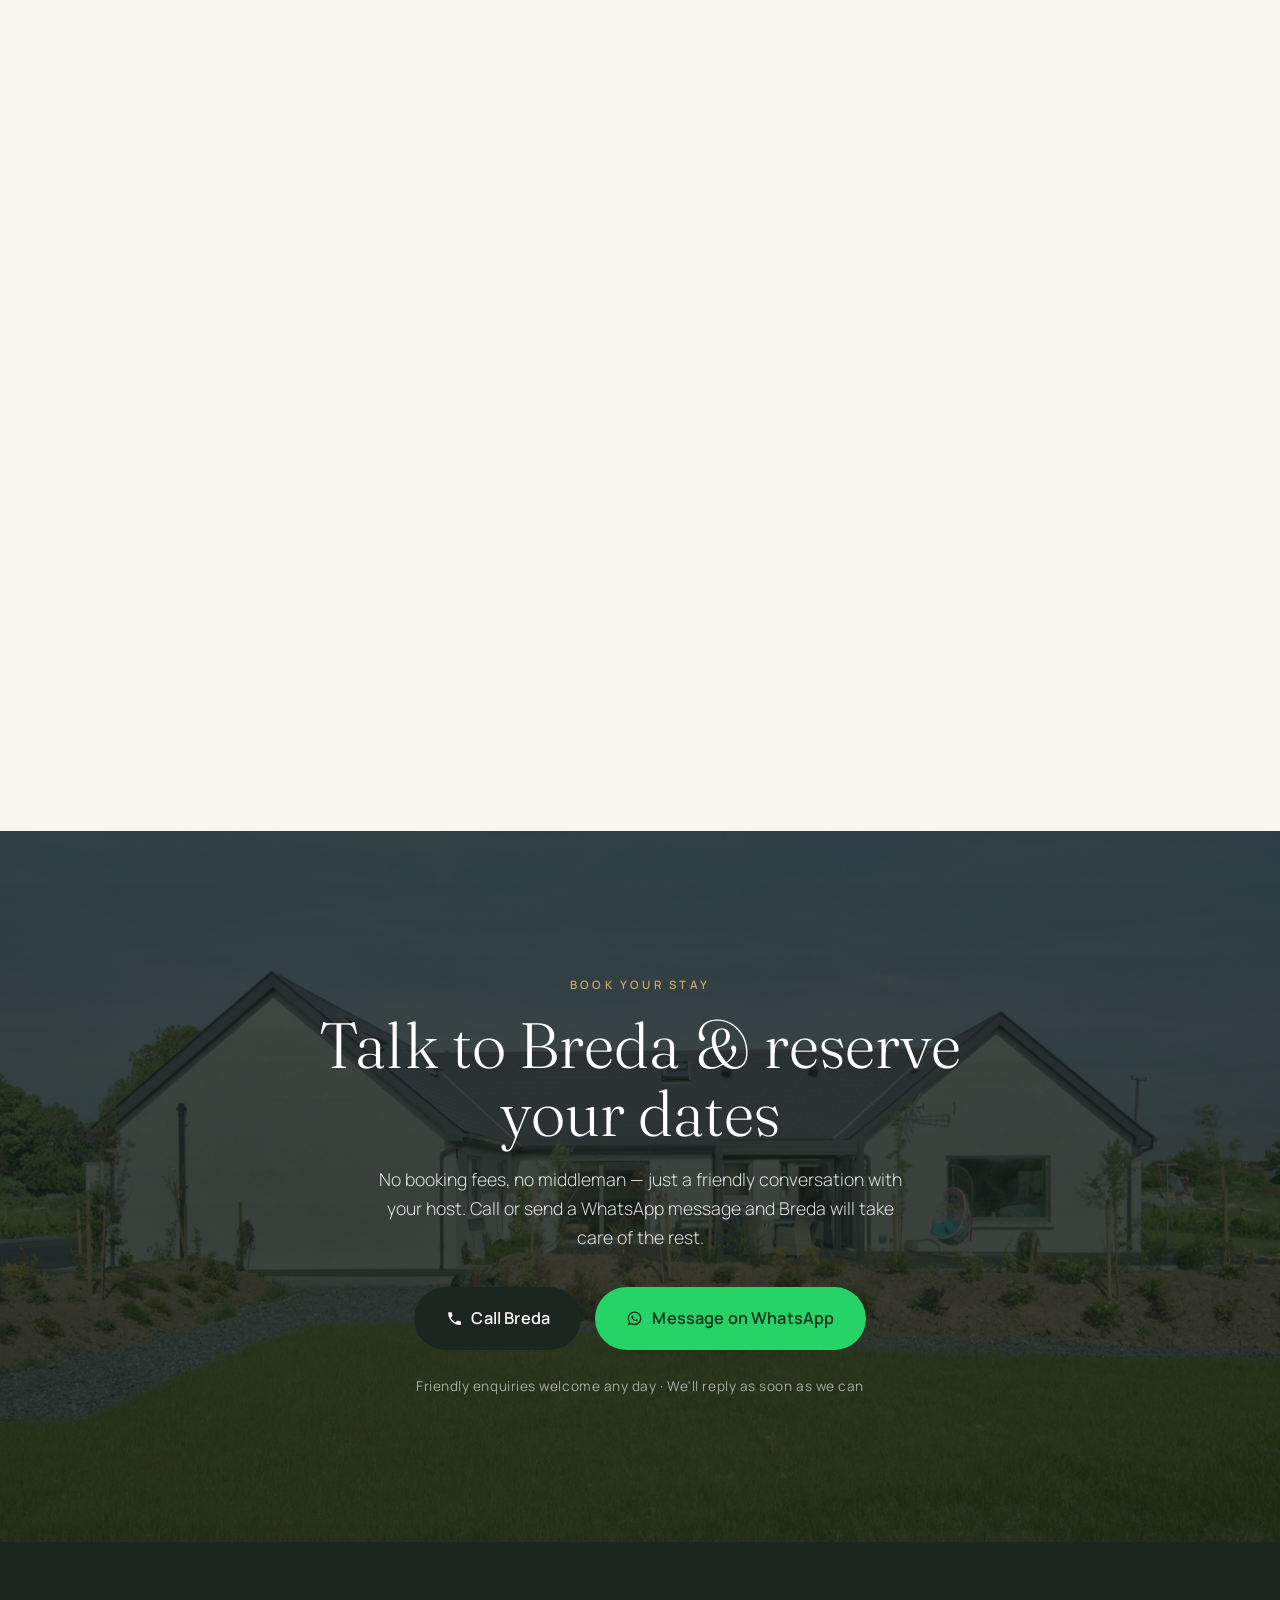
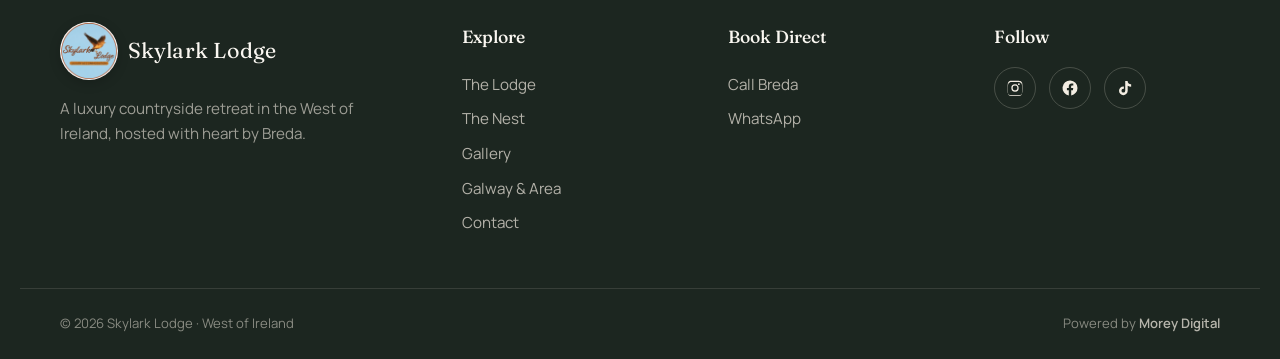
==== commit 06ef7f2f: "Restructure as two-stay estate using real Airbnb listing details Pulled accurate details from both A" ====
--- a/index.html
+++ b/index.html
@@ -3,8 +3,8 @@
 <head>
   <meta charset="UTF-8" />
   <meta name="viewport" content="width=device-width, initial-scale=1.0, viewport-fit=cover" />
-  <title>Skylark Lodge | Luxury Self-Catering Accommodation near Galway City</title>
-  <meta name="description" content="Skylark Lodge is a luxury self-catering holiday home near Galway city, in Oranmore, Co. Galway. 4 ensuite bedrooms, open-plan living and private gardens — just 15 minutes from the city. Book direct with Breda." />
+  <title>Skylark Lodge | Luxury Accommodation near Galway City, Oranmore</title>
+  <meta name="description" content="Skylark Lodge offers two luxury stays in Oranmore, Co. Galway — a garden guest house (sleeps 2) and The Skylark Nest, a 4-bedroom apartment (sleeps 7). Just 15 minutes from Galway city. Book direct with Breda." />
   <meta name="keywords" content="accommodation near Galway city, self catering Galway, holiday home Oranmore, places to stay Galway, luxury accommodation County Galway, Wild Atlantic Way accommodation" />
   <meta name="theme-color" content="#1c2620" />
   <meta name="robots" content="index, follow" />
@@ -40,19 +40,19 @@
     "@type": "LodgingBusiness",
     "@id": "https://skylarklodge.ie/#lodge",
     "name": "Skylark Lodge",
-    "description": "Luxury self-catering holiday home near Galway city, in Oranmore, County Galway. Four ensuite bedrooms, open-plan living and private landscaped gardens.",
+    "description": "Two luxury stays in the gardens of Skylark House, Oranmore, County Galway, minutes from Galway city — a garden guest house and The Skylark Nest, a four-bedroom apartment.",
     "url": "https://skylarklodge.ie/",
     "logo": "https://skylarklodge.ie/assets/img/logo.png",
     "image": [
       "https://skylarklodge.ie/assets/img/hero-exterior-twilight@2x.jpg",
-      "https://skylarklodge.ie/assets/img/kitchen.jpg",
+      "https://skylarklodge.ie/assets/img/nest-exterior.jpg",
       "https://skylarklodge.ie/assets/img/openplan-2.jpg"
     ],
     "telephone": "+353876279097",
     "priceRange": "€€",
     "currenciesAccepted": "EUR",
     "petsAllowed": false,
-    "numberOfRooms": 4,
+    "aggregateRating": { "@type": "AggregateRating", "ratingValue": "5.0", "reviewCount": "6" },
     "address": {
       "@type": "PostalAddress",
       "streetAddress": "Glennascaul Business Park",
@@ -98,7 +98,7 @@
 
       <nav class="nav__links" aria-label="Primary">
         <a href="the-lodge.html">The Lodge</a>
-        <a href="accommodation.html">Accommodation</a>
+        <a href="the-nest.html">The Nest</a>
         <a href="gallery.html">Gallery</a>
         <a href="galway.html">Galway &amp; Area</a>
         <a href="contact.html">Contact</a>
@@ -120,7 +120,7 @@
     <nav class="mobile-menu__links">
       <a href="index.html">Home</a>
       <a href="the-lodge.html">The Lodge</a>
-      <a href="accommodation.html">Accommodation</a>
+      <a href="the-nest.html">The Nest</a>
       <a href="gallery.html">Gallery</a>
       <a href="galway.html">Galway &amp; Area</a>
       <a href="contact.html">Contact</a>
@@ -143,12 +143,12 @@
     </div>
 
     <div class="hero__content">
-      <p class="hero__eyebrow reveal">A Luxury Retreat · West of Ireland</p>
+      <p class="hero__eyebrow reveal">Luxury Stays · Oranmore, Co. Galway</p>
       <h1 class="hero__title">
         <span class="reveal-line"><span>Where the Irish</span></span>
         <span class="reveal-line"><span>countryside <em>sings.</em></span></span>
       </h1>
-      <p class="hero__sub reveal">An elegant stone-clad lodge wrapped in open skies, soft fields and complete calm — finished to a five-star standard and hosted with heart.</p>
+      <p class="hero__sub reveal">Two beautiful stays in the gardens of Oranmore — an elegant guest house and a spacious 4-bedroom apartment, finished to a five-star standard, just 15 minutes from Galway city.</p>
       <div class="hero__actions reveal">
         <a class="btn btn--solid btn--lg js-call-link" href="#">
           <svg viewBox="0 0 24 24" class="ico" aria-hidden="true"><path d="M6.6 10.8a15.1 15.1 0 0 0 6.6 6.6l2.2-2.2c.3-.3.7-.4 1-.2 1.2.4 2.4.6 3.6.6.6 0 1 .4 1 1V20c0 .6-.4 1-1 1A17 17 0 0 1 3 4c0-.6.4-1 1-1h3.4c.6 0 1 .4 1 1 0 1.3.2 2.5.6 3.6.1.4 0 .8-.3 1z" fill="currentColor"/></svg>
@@ -170,17 +170,17 @@
   <!-- ====== TRUST STRIP ====== -->
   <div class="strip">
     <div class="strip__track">
-      <span>Sleeps the whole family</span><i>·</i>
-      <span>Ensuite marble bathrooms</span><i>·</i>
-      <span>Open-plan living</span><i>·</i>
-      <span>Private gated grounds</span><i>·</i>
-      <span>Countryside views</span><i>·</i>
+      <span>Two luxury stays</span><i>·</i>
+      <span>15 minutes from Galway city</span><i>·</i>
+      <span>★ 5.0 on Airbnb</span><i>·</i>
+      <span>Private ensuite rooms</span><i>·</i>
+      <span>4-bed apartment, sleeps 7</span><i>·</i>
       <span>Hosted by Breda</span><i>·</i>
-      <span>Sleeps the whole family</span><i>·</i>
-      <span>Ensuite marble bathrooms</span><i>·</i>
-      <span>Open-plan living</span><i>·</i>
-      <span>Private gated grounds</span><i>·</i>
-      <span>Countryside views</span><i>·</i>
+      <span>Two luxury stays</span><i>·</i>
+      <span>15 minutes from Galway city</span><i>·</i>
+      <span>★ 5.0 on Airbnb</span><i>·</i>
+      <span>Private ensuite rooms</span><i>·</i>
+      <span>4-bed apartment, sleeps 7</span><i>·</i>
       <span>Hosted by Breda</span><i>·</i>
     </div>
   </div>
@@ -191,12 +191,12 @@
       <div class="about__text reveal">
         <p class="eyebrow">Welcome to Skylark Lodge</p>
         <h2 class="h2">A rare kind of quiet, finished beautifully.</h2>
-        <p>Tucked behind its own gates and framed by rolling green fields, Skylark Lodge is a spacious, light-filled home built for slow mornings and long, easy evenings. Natural stone, polished concrete floors, brass touches and soft natural light run throughout — a contemporary lodge with a warm, grounded soul.</p>
-        <p>Whether you've come for a family gathering, a countryside reset or simply somewhere wonderful to be together, every room has been thought through. Wake to birdsong, open the doors to the garden, and let the pace drop.</p>
+        <p>Set in landscaped gardens on the edge of Oranmore, Skylark Lodge is a pair of brand-new luxury stays built for slow mornings and long, easy evenings. Natural stone, brass touches and soft natural light run throughout — contemporary places to stay with a warm, grounded soul.</p>
+        <p>Choose <strong>The Lodge</strong>, our elegant garden guest house for two, or <strong>The Skylark Nest</strong>, a spacious four-bedroom apartment for families and groups. Both are moments from Oranmore village and just 15 minutes from Galway city.</p>
         <div class="about__stats">
-          <div class="stat"><span class="stat__num" data-count="4">0</span><span class="stat__label">Ensuite Bedrooms</span></div>
-          <div class="stat"><span class="stat__num" data-count="8">0</span><span class="stat__label">Guests Welcome</span></div>
-          <div class="stat"><span class="stat__num" data-count="5">0</span><span class="stat__label">Star Finish</span></div>
+          <div class="stat"><span class="stat__num" data-count="2">0</span><span class="stat__label">Luxury Stays</span></div>
+          <div class="stat"><span class="stat__num" data-count="7">0</span><span class="stat__label">Sleeps Up To</span></div>
+          <div class="stat"><span class="stat__num" data-count="15">0</span><span class="stat__label">Min to Galway</span></div>
         </div>
       </div>
       <div class="about__media">
@@ -225,13 +225,13 @@
         </article>
         <article class="feature reveal">
           <span class="feature__ico">✦</span>
-          <h3>Ensuite Marble Bathrooms</h3>
-          <p>Walk-in rainfall showers, marble tiling and brass details bring a quiet hotel-grade luxury to every bedroom.</p>
-        </article>
-        <article class="feature reveal">
-          <span class="feature__ico">✦</span>
-          <h3>Designer Kitchen</h3>
-          <p>A statement sage-green island kitchen, fully equipped for everything from morning coffee to a long Sunday roast.</p>
+          <h3>Marble Bathrooms</h3>
+          <p>Walk-in rainfall showers, marble tiling and brass details bring a quiet hotel-grade luxury to both stays.</p>
+        </article>
+        <article class="feature reveal">
+          <span class="feature__ico">✦</span>
+          <h3>Fully Equipped Kitchens</h3>
+          <p>From the Lodge's beautiful shared kitchen to the Nest's own kitchenette — everything you need for easy stays.</p>
         </article>
         <article class="feature reveal">
           <span class="feature__ico">✦</span>
@@ -252,66 +252,38 @@
     </div>
   </section>
 
-  <!-- ====== THE SPACE (alternating rows) ====== -->
-  <section class="space" id="space">
+  <!-- ====== TWO STAYS ====== -->
+  <section class="space" id="stays">
     <div class="container">
       <div class="section-head reveal">
-        <p class="eyebrow">Step inside</p>
-        <h2 class="h2">The Space</h2>
+        <p class="eyebrow">Choose your stay</p>
+        <h2 class="h2">Two beautiful ways to stay</h2>
+        <p style="margin-top:1rem;color:var(--ink-soft)">Side by side in the same peaceful Oranmore gardens — pick the one that suits your trip.</p>
       </div>
 
       <div class="row reveal">
         <div class="row__media" data-parallax="0.05">
-          <img src="assets/img/kitchen.jpg" alt="Sage-green island kitchen with brass pendant lights" loading="lazy" />
+          <img src="assets/img/hero-exterior-twilight.jpg" alt="The Lodge — stone garden guest house at Skylark Lodge, Oranmore" loading="lazy" />
         </div>
         <div class="row__text">
-          <span class="row__index">01</span>
-          <h3 class="h3">The Kitchen</h3>
-          <p>A beautiful, full-height island kitchen in soft sage and brass — generous worktops, premium appliances and room for everyone to gather. Designed to be cooked in and lived in.</p>
+          <span class="row__index">The Lodge</span>
+          <h3 class="h3">A luxury garden guest house</h3>
+          <p>Private marble ensuite rooms with premium motorised comfort beds, an exclusive guest lounge and manicured gardens. Sleeps two — ideal for couples, business stays or visiting Galway.</p>
+          <p style="font-size:.85rem;letter-spacing:.06em;text-transform:uppercase;color:var(--brass);font-weight:600;margin-top:.4rem">Sleeps 2 · Ensuite · ★5.0</p>
+          <a class="btn btn--solid" href="the-lodge.html" style="margin-top:1.4rem">Discover The Lodge</a>
         </div>
       </div>
 
       <div class="row row--reverse reveal">
         <div class="row__media" data-parallax="0.05">
-          <img src="assets/img/living-room.jpg" alt="Comfortable living room with leather sofa and large TV" loading="lazy" />
+          <img src="assets/img/nest-exterior.jpg" alt="The Skylark Nest — white cottage apartment with garden, Oranmore" loading="lazy" />
         </div>
         <div class="row__text">
-          <span class="row__index">02</span>
-          <h3 class="h3">Living &amp; Dining</h3>
-          <p>Sink into deep sofas or gather around the table as the light shifts across the fields. Smart TV, fast Wi-Fi and that easy open-plan flow keep everyone together without feeling on top of one another.</p>
-        </div>
-      </div>
-
-      <div class="row reveal">
-        <div class="row__media" data-parallax="0.05">
-          <img src="assets/img/bedroom-navy.jpg" alt="Elegant bedroom with navy upholstered bed and ensuite" loading="lazy" />
-        </div>
-        <div class="row__text">
-          <span class="row__index">03</span>
-          <h3 class="h3">The Bedrooms</h3>
-          <p>Four serene, individually styled bedrooms — from a navy statement suite to calm neutral retreats and a flexible twin. Crisp linens, soft lighting and your own ensuite just steps away.</p>
-        </div>
-      </div>
-
-      <div class="row row--reverse reveal">
-        <div class="row__media" data-parallax="0.05">
-          <img src="assets/img/bath-marble-gold.jpg" alt="Marble bathroom with gold-framed mirror and timber vanity" loading="lazy" />
-        </div>
-        <div class="row__text">
-          <span class="row__index">04</span>
-          <h3 class="h3">The Bathrooms</h3>
-          <p>Book-matched marble, brass fittings and walk-in rainfall showers turn the everyday into something indulgent. A spa-like calm runs through every washroom in the lodge.</p>
-        </div>
-      </div>
-
-      <div class="row reveal">
-        <div class="row__media" data-parallax="0.05">
-          <img src="assets/img/patio.jpg" alt="Sunny patio with outdoor seating overlooking green fields" loading="lazy" />
-        </div>
-        <div class="row__text">
-          <span class="row__index">05</span>
-          <h3 class="h3">The Outdoors</h3>
-          <p>Step out to a sun-trap patio, lawned gardens and uninterrupted views of the surrounding countryside. Morning coffee, evening glass in hand — this is where the lodge truly breathes.</p>
+          <span class="row__index">The Nest</span>
+          <h3 class="h3">A spacious 4-bedroom apartment</h3>
+          <p>Sleek open-plan living, a fully equipped kitchenette, four restful bedrooms and a private garden with patio. Sleeps seven — perfect for families and groups, 8 minutes' walk from the village.</p>
+          <p style="font-size:.85rem;letter-spacing:.06em;text-transform:uppercase;color:var(--brass);font-weight:600;margin-top:.4rem">Sleeps 7 · 4 Bedrooms · ★5.0</p>
+          <a class="btn btn--solid" href="the-nest.html" style="margin-top:1.4rem">Discover The Nest</a>
         </div>
       </div>
     </div>
@@ -400,7 +372,7 @@
       <div class="footer__col">
         <h4>Explore</h4>
         <a href="the-lodge.html">The Lodge</a>
-        <a href="accommodation.html">Accommodation</a>
+        <a href="the-nest.html">The Nest</a>
         <a href="gallery.html">Gallery</a>
         <a href="galway.html">Galway &amp; Area</a>
         <a href="contact.html">Contact</a>
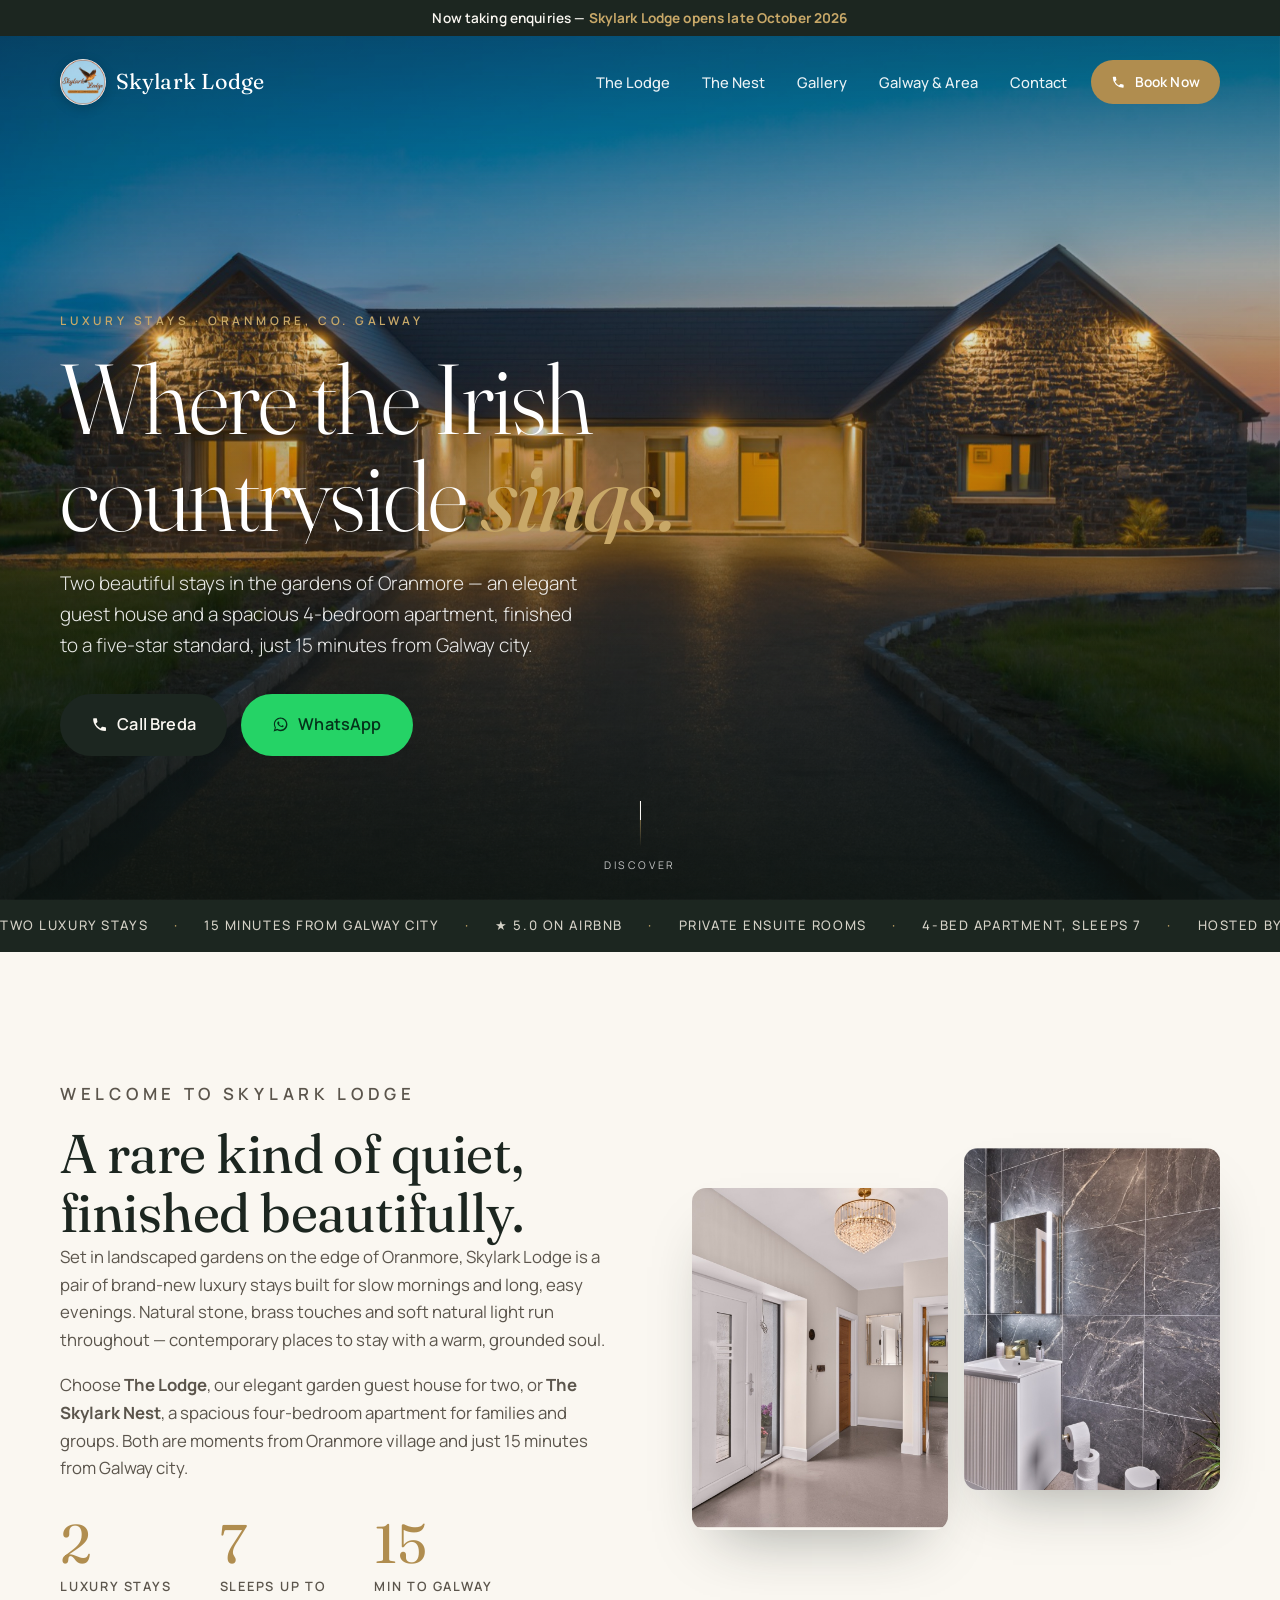
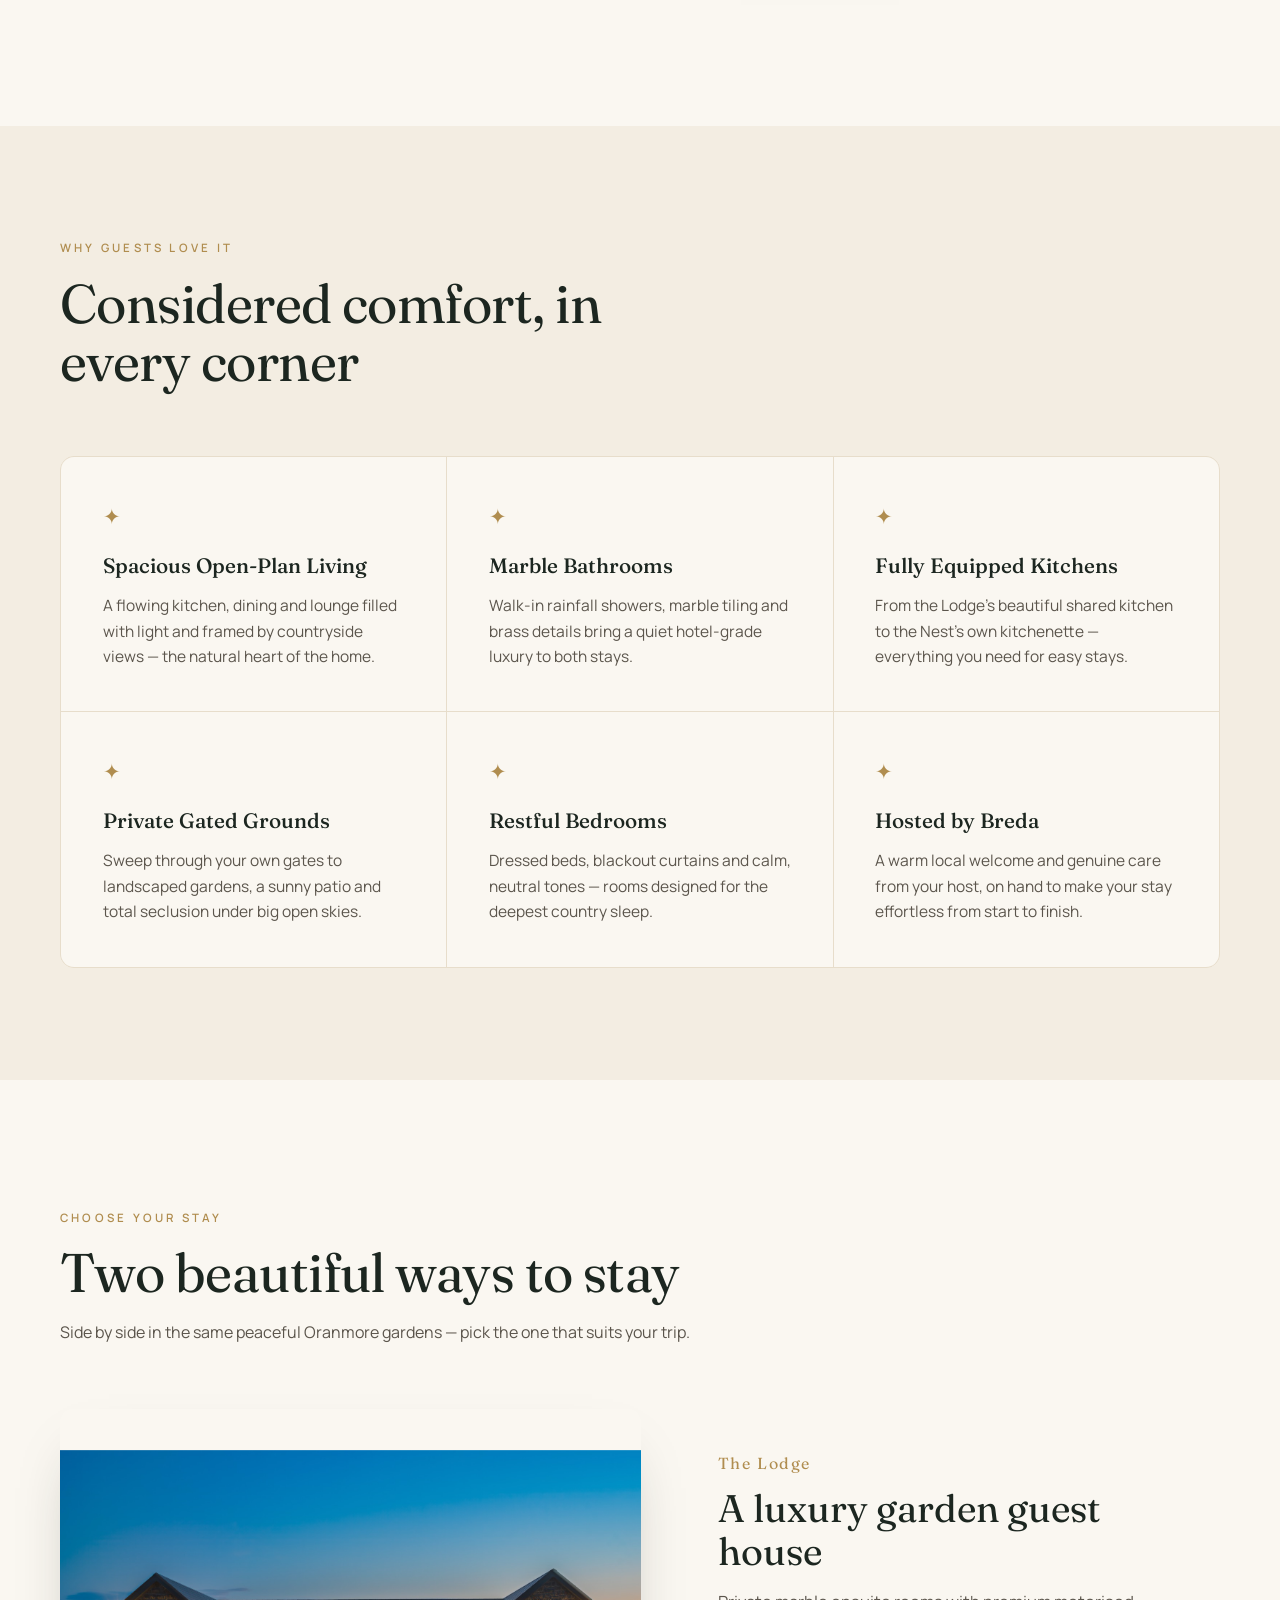
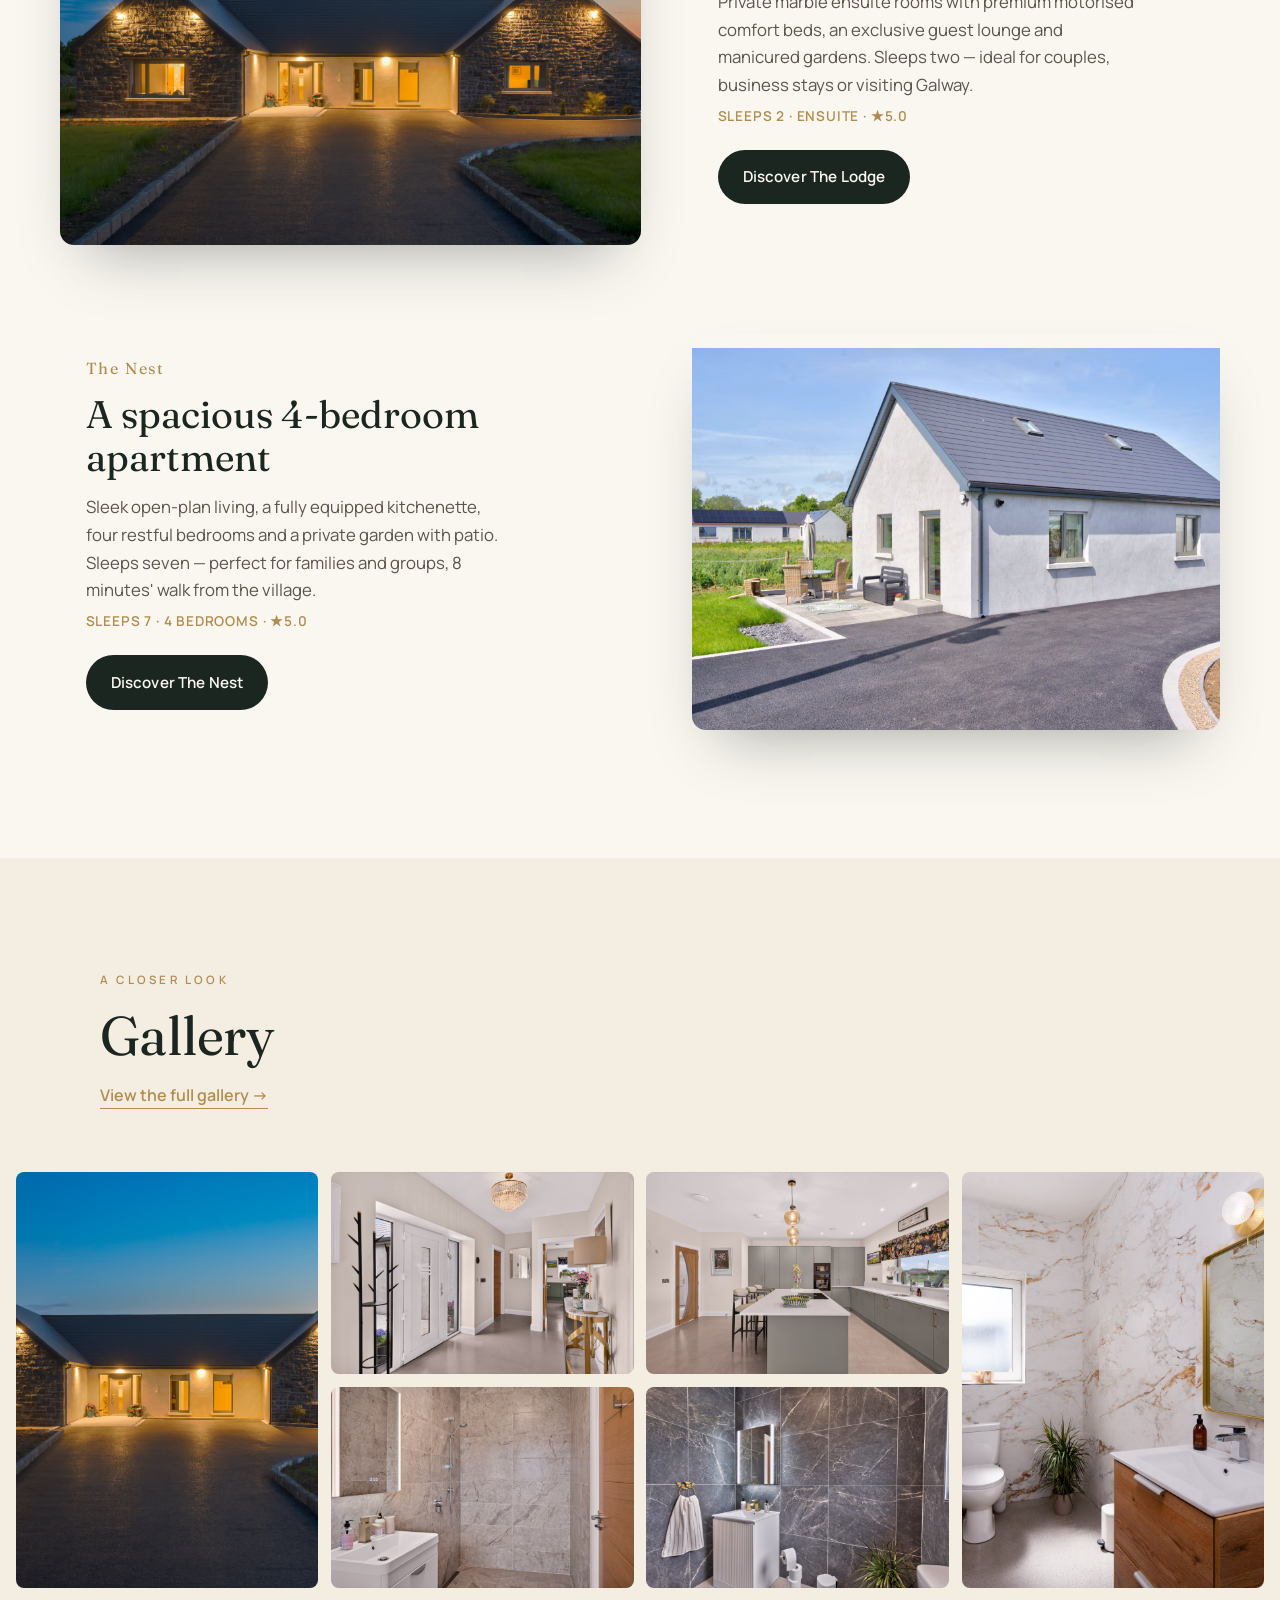
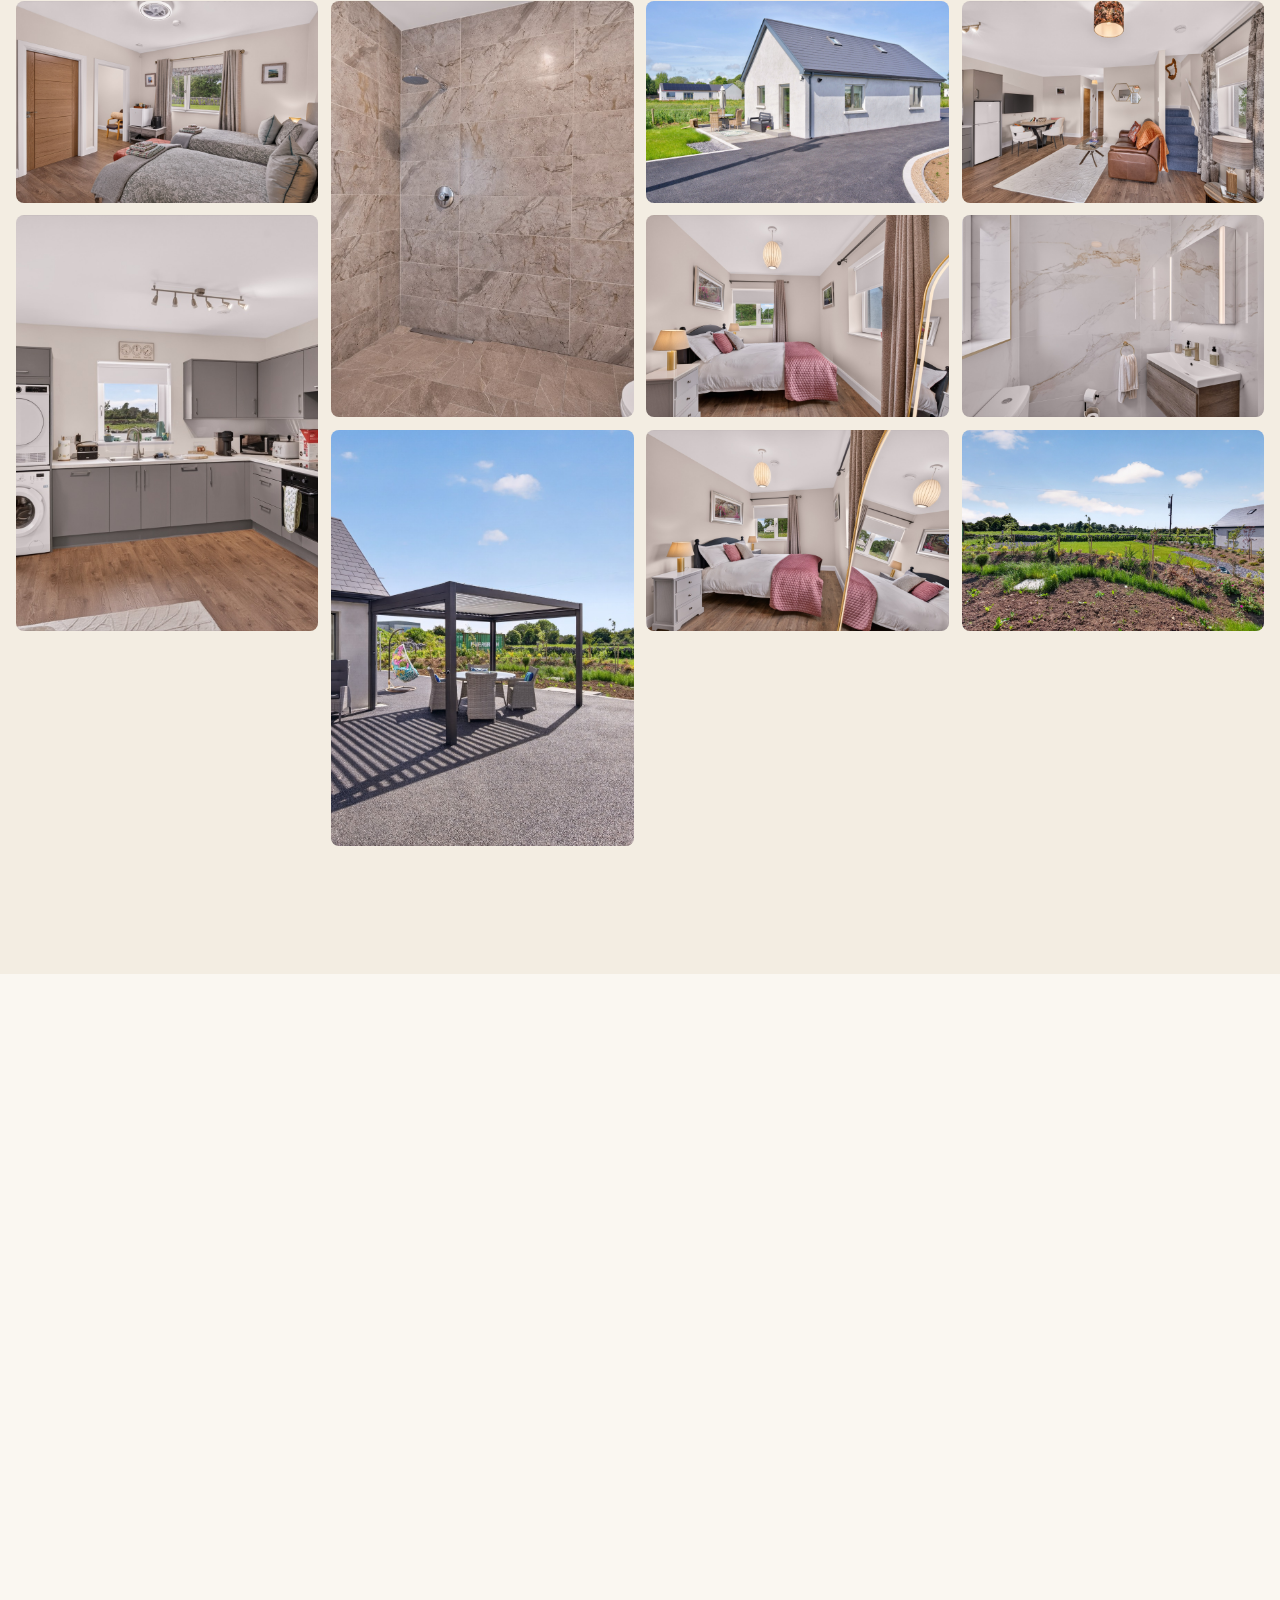
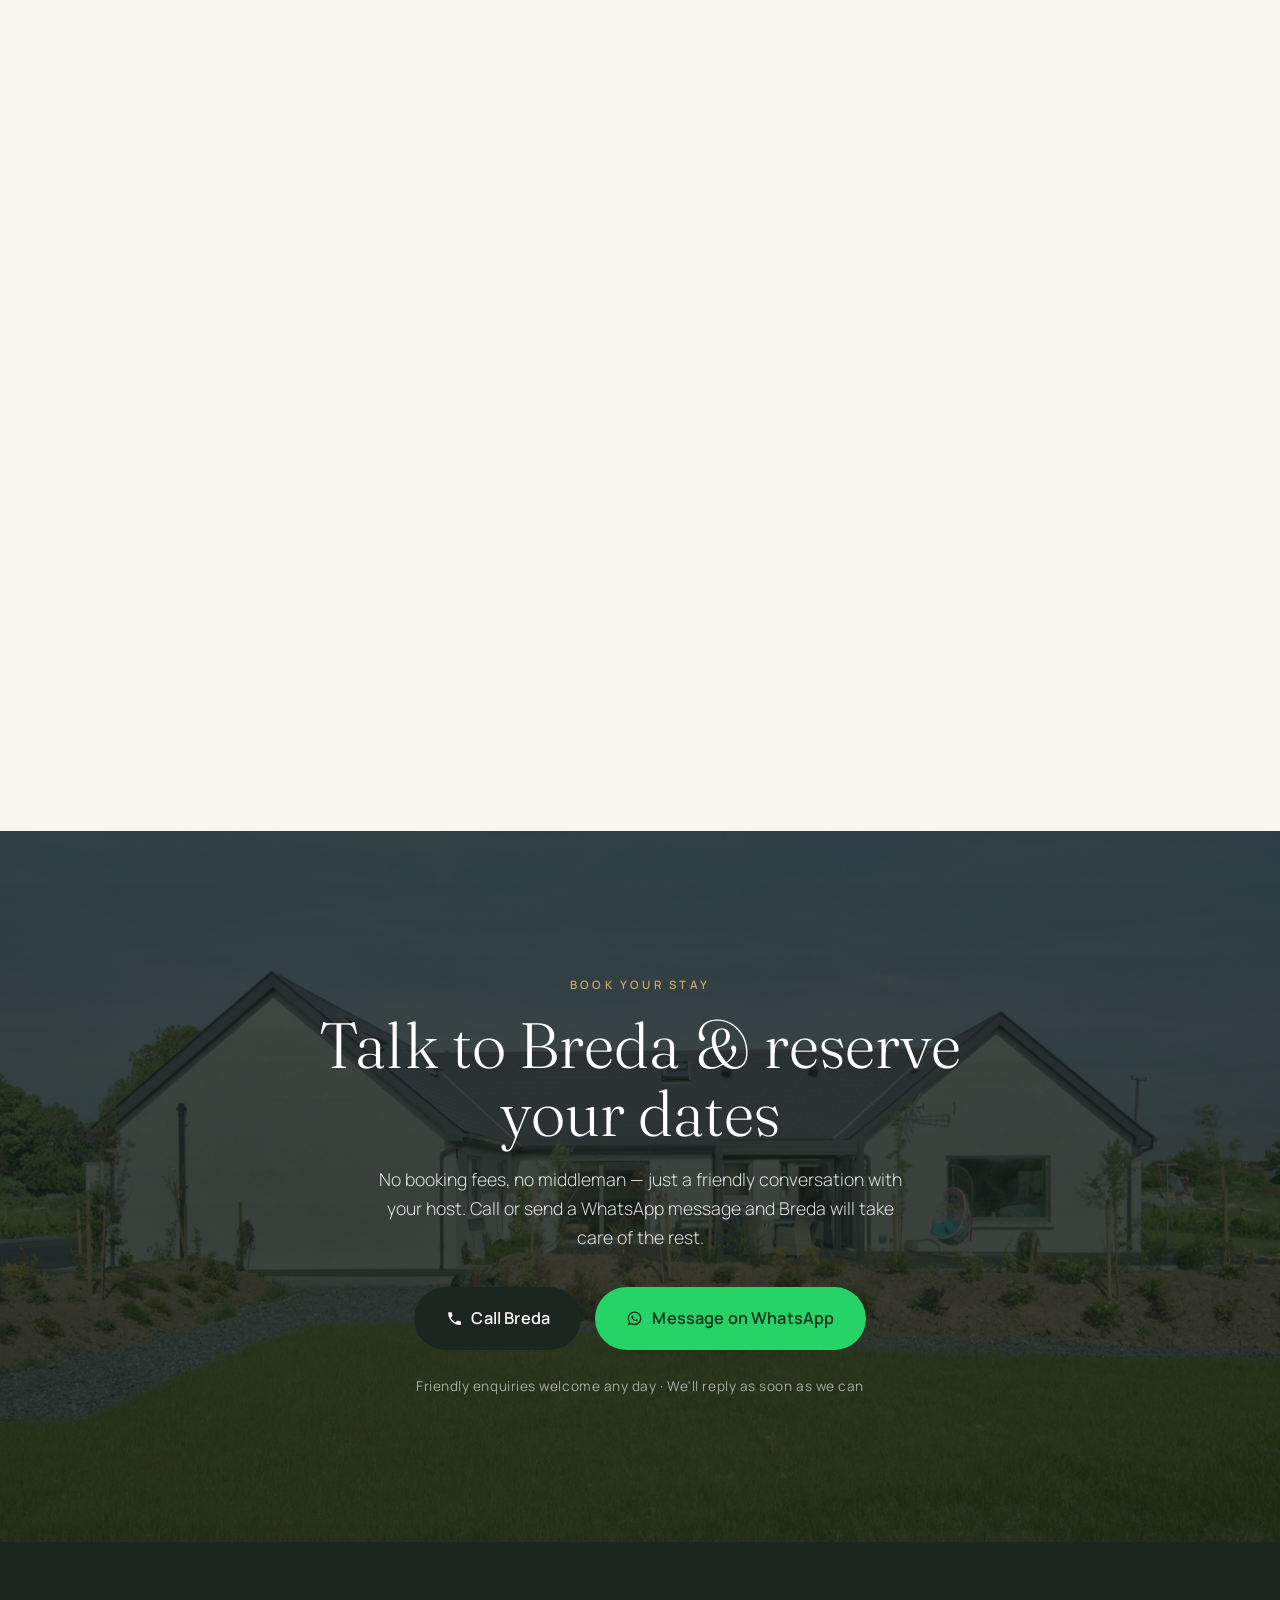
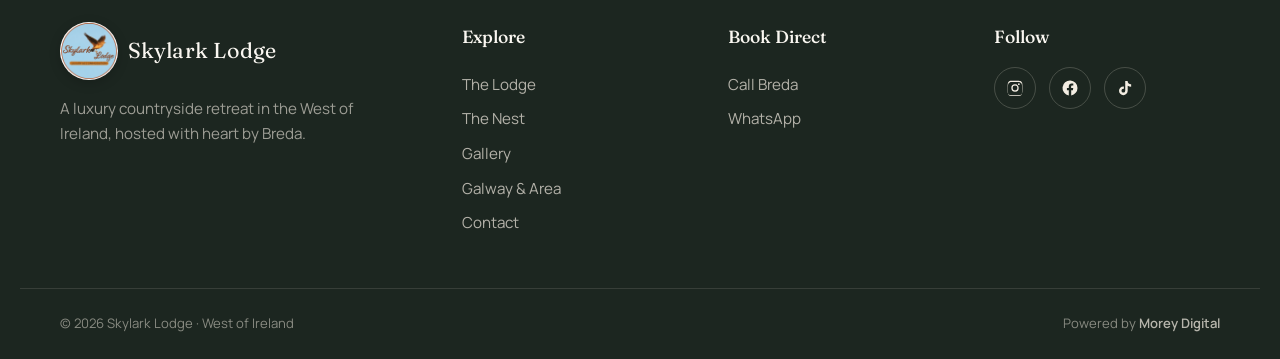
==== commit c1df7835: "Add "opening late October 2026" announcement banner across all pages Co-Authored-By: Claude Opus 4.8" ====
--- a/index.html
+++ b/index.html
@@ -88,6 +88,11 @@
 </head>
 <body>
 
+  <!-- ====== ANNOUNCEMENT BANNER ====== -->
+  <div class="announce" role="status">
+    Now taking enquiries — <strong>Skylark Lodge opens late October 2026</strong>
+  </div>
+
   <!-- ====== NAV ====== -->
   <header class="nav" id="nav">
     <div class="nav__inner">
--- a/css/style.css
+++ b/css/style.css
@@ -25,6 +25,7 @@
   --container:1240px;
   --pad:clamp(20px,5vw,40px);
   --r:14px;
+  --banner-h:42px;
   --ease:cubic-bezier(.22,1,.36,1);
   --shadow:0 30px 60px -28px rgba(28,38,32,.4);
 }
@@ -75,8 +76,12 @@
 .btn--nav{background:var(--brass);color:#fff;padding:.62rem 1.2rem;font-size:.86rem}
 .btn--nav:hover{background:var(--brass-light);transform:translateY(-2px)}
 
+/* ---------- Announcement banner ---------- */
+.announce{position:fixed;top:0;left:0;right:0;z-index:70;background:var(--forest);color:var(--sand-50);text-align:center;font-family:var(--sans);font-size:clamp(.72rem,2.6vw,.85rem);font-weight:600;letter-spacing:.01em;line-height:1.35;padding:.55rem 1rem}
+.announce strong{color:var(--brass-light);font-weight:700;white-space:nowrap}
+
 /* ---------- Nav ---------- */
-.nav{position:fixed;inset:0 0 auto 0;z-index:60;transition:background .4s,box-shadow .4s,padding .4s;padding:.5rem 0}
+.nav{position:fixed;inset:var(--banner-h,0) 0 auto 0;z-index:60;transition:background .4s,box-shadow .4s,padding .4s;padding:.5rem 0}
 .nav__inner{max-width:var(--container);margin-inline:auto;padding-inline:var(--pad);display:flex;align-items:center;gap:1.5rem;height:64px}
 .nav.scrolled{background:rgba(250,247,241,.86);backdrop-filter:blur(14px);box-shadow:0 1px 0 rgba(28,38,32,.06)}
 .nav.hide{transform:translateY(-100%)}
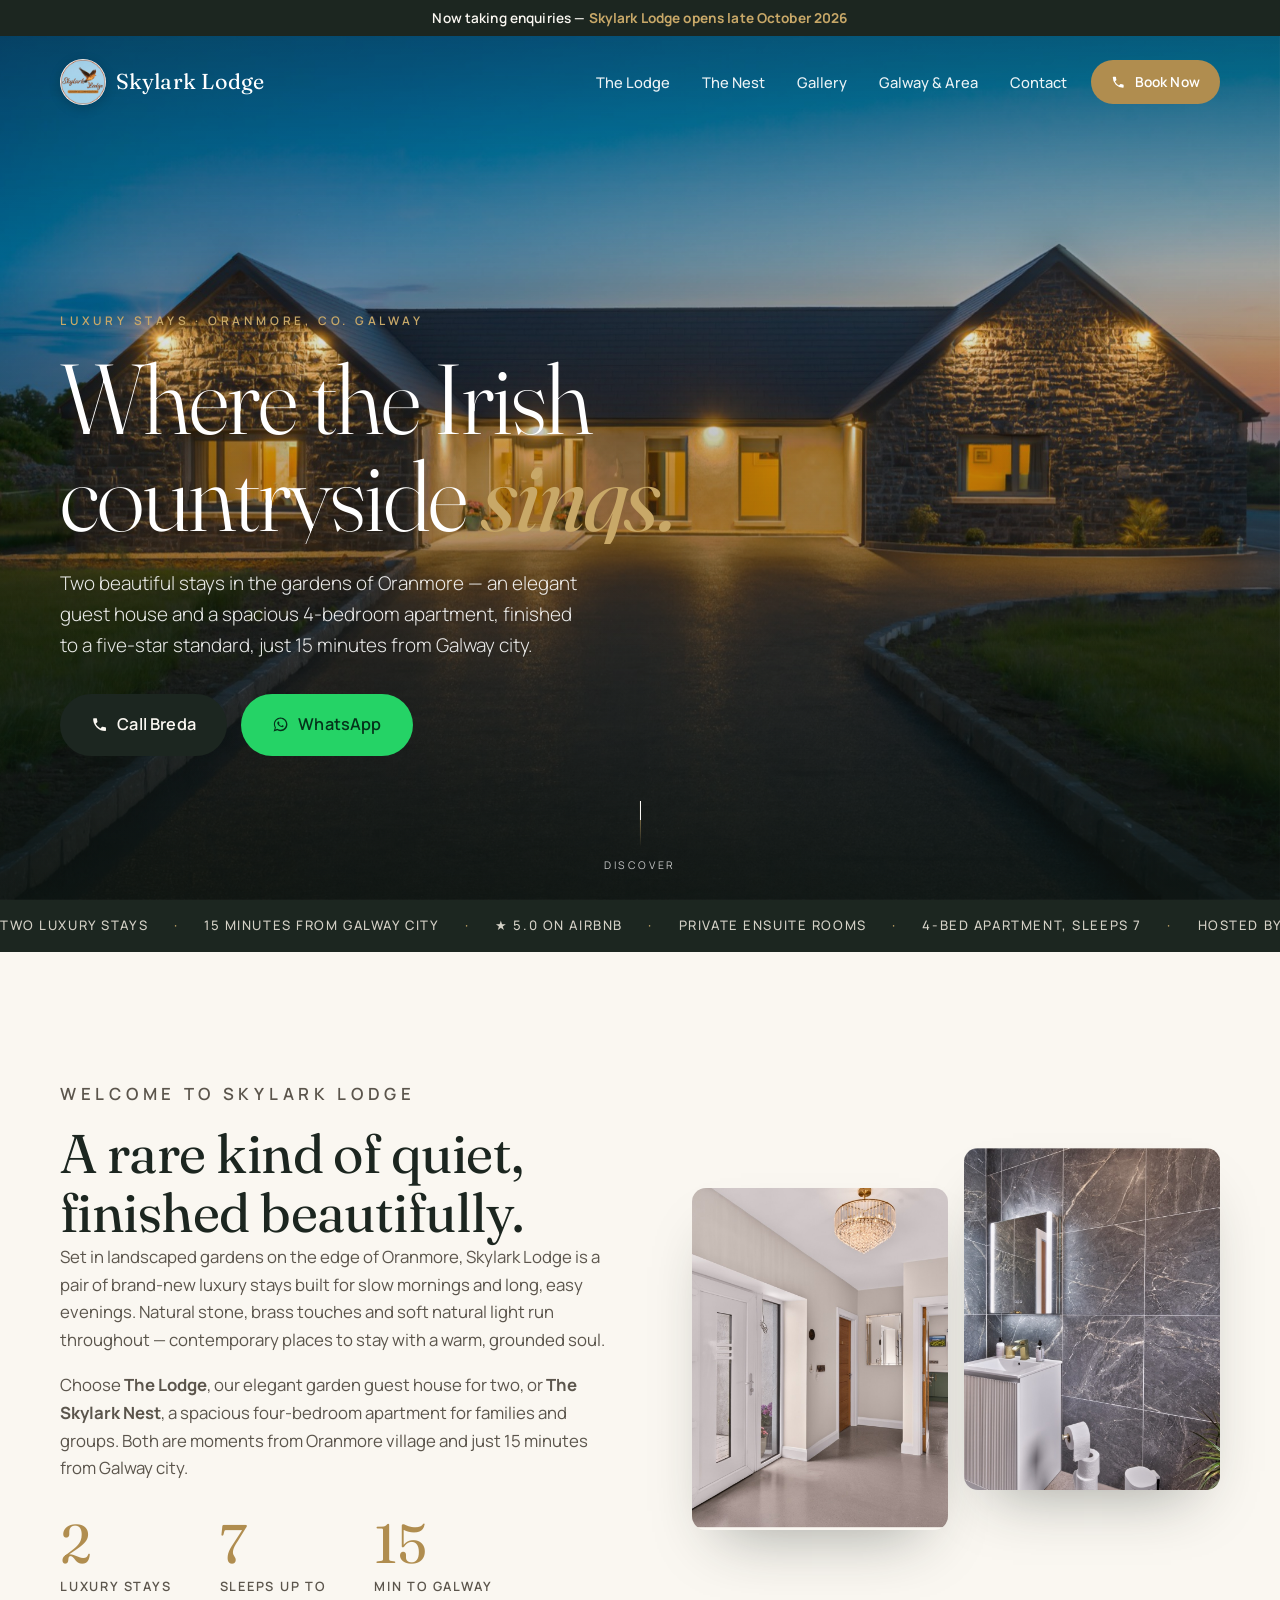
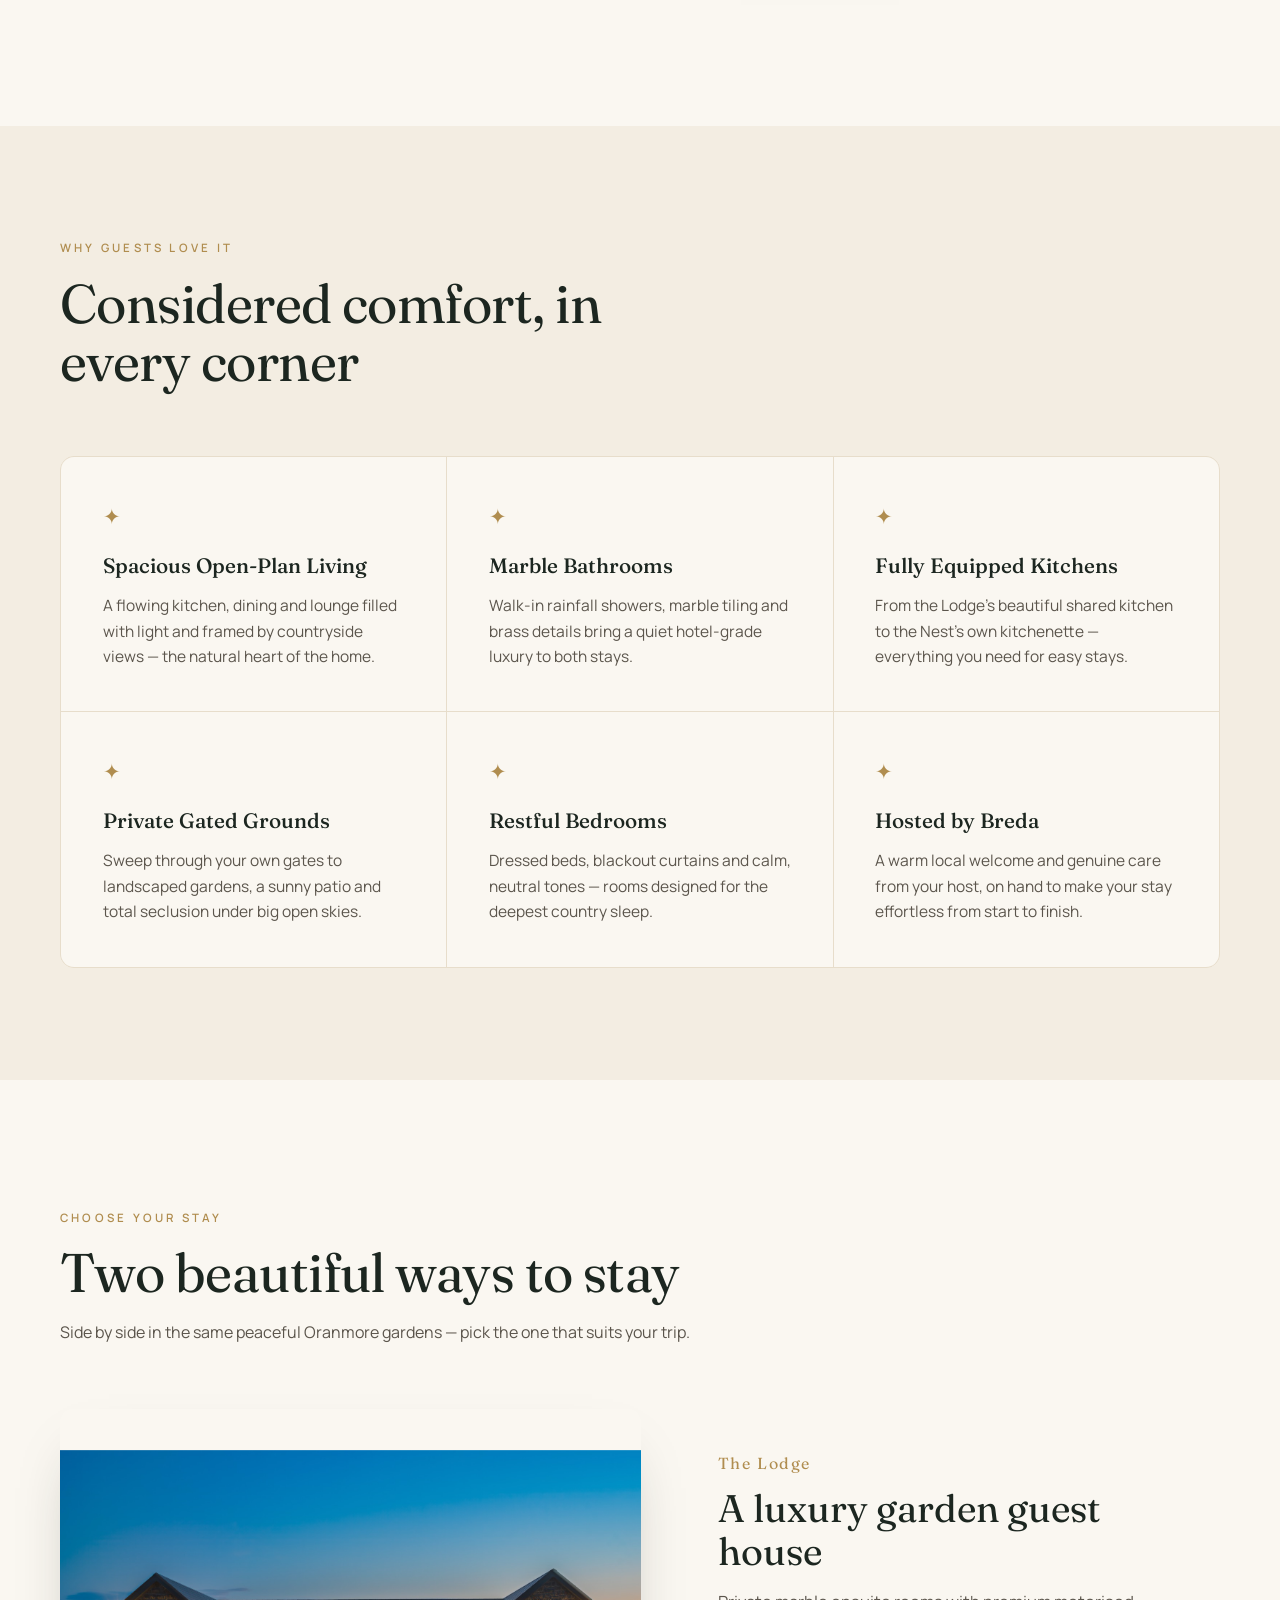
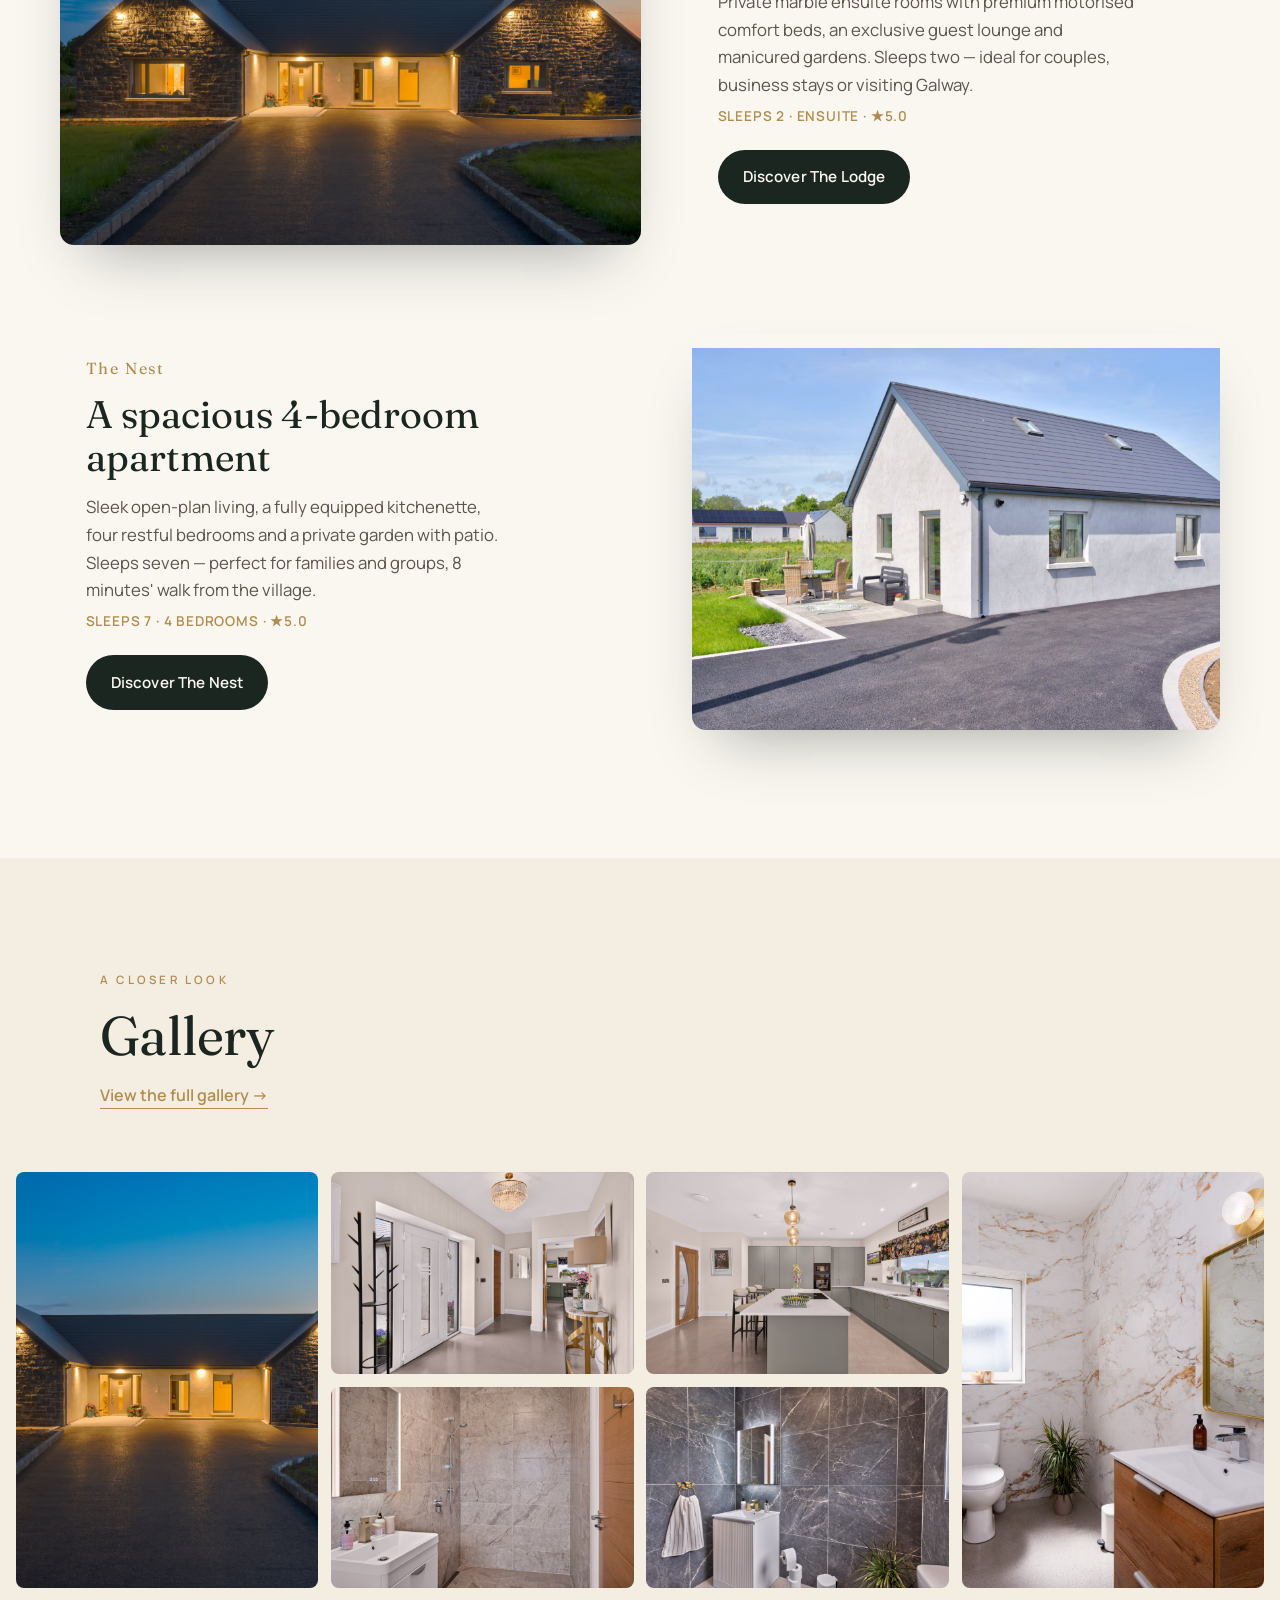
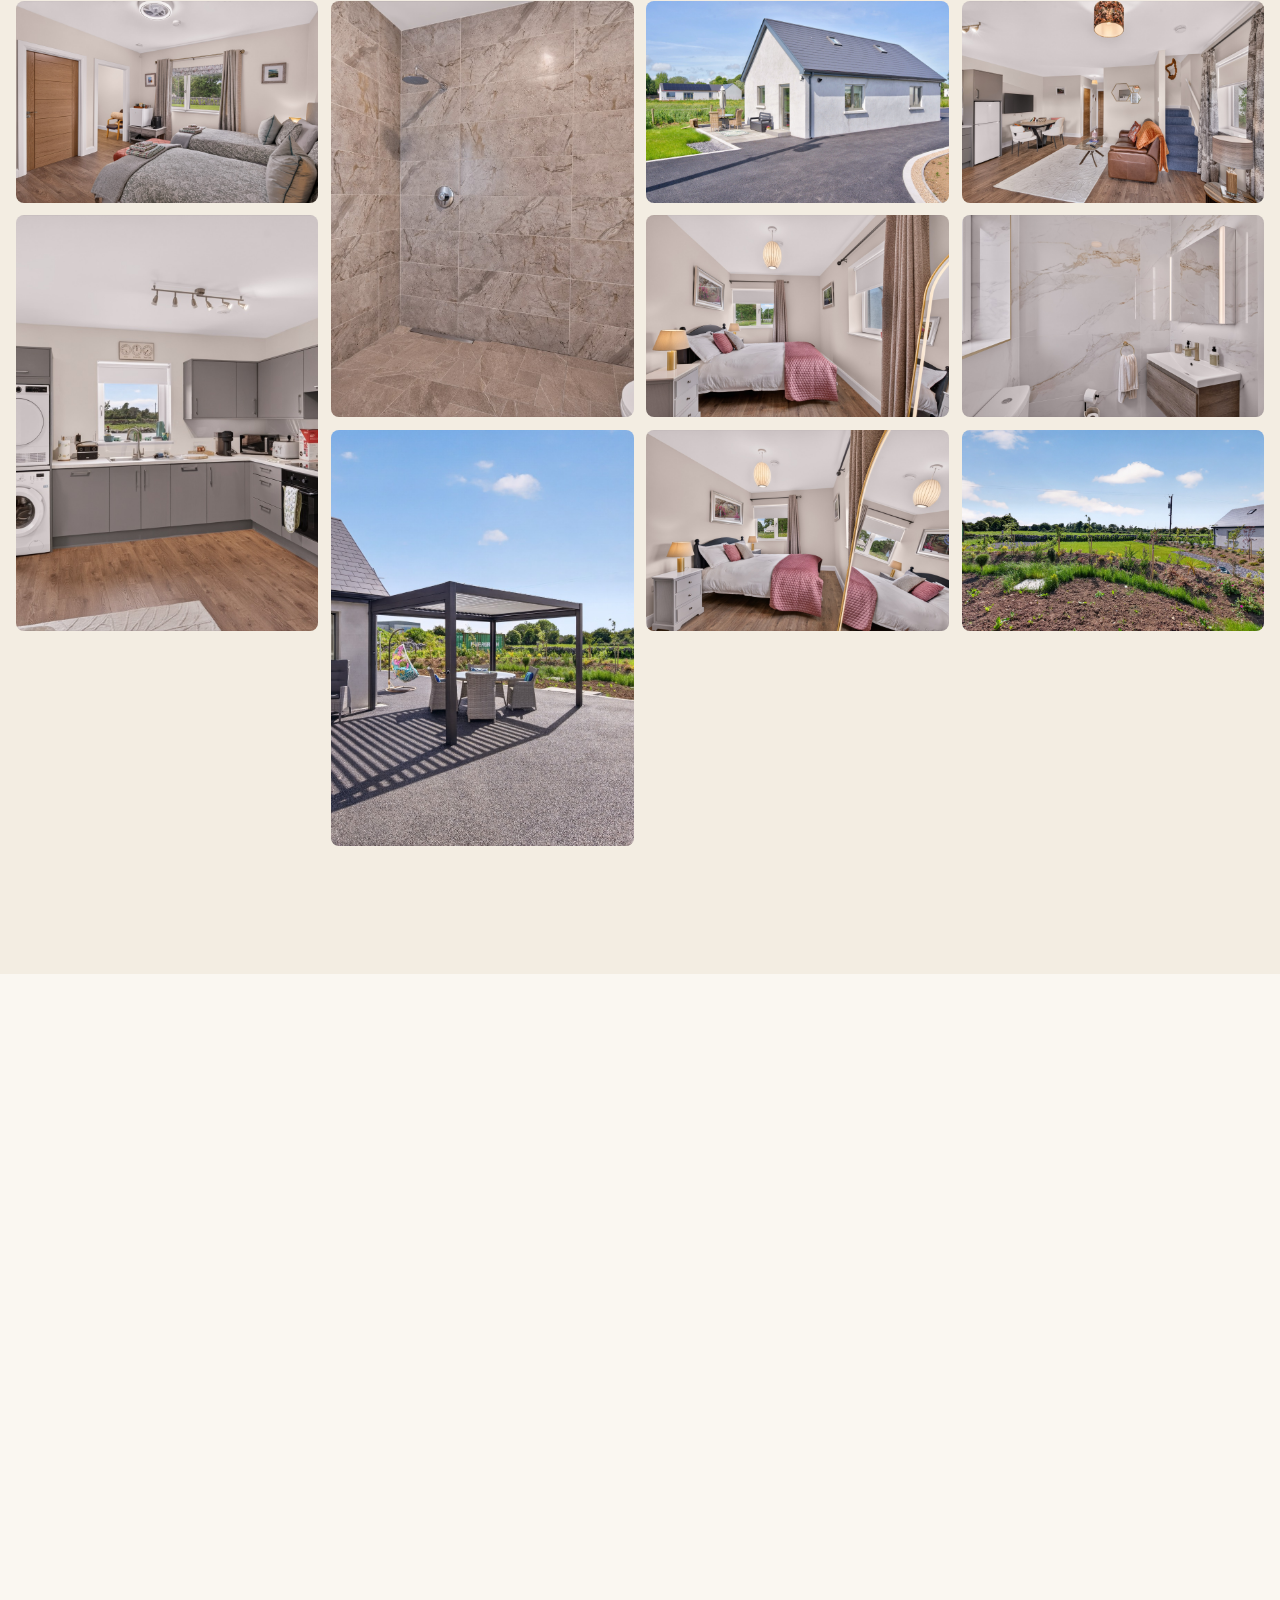
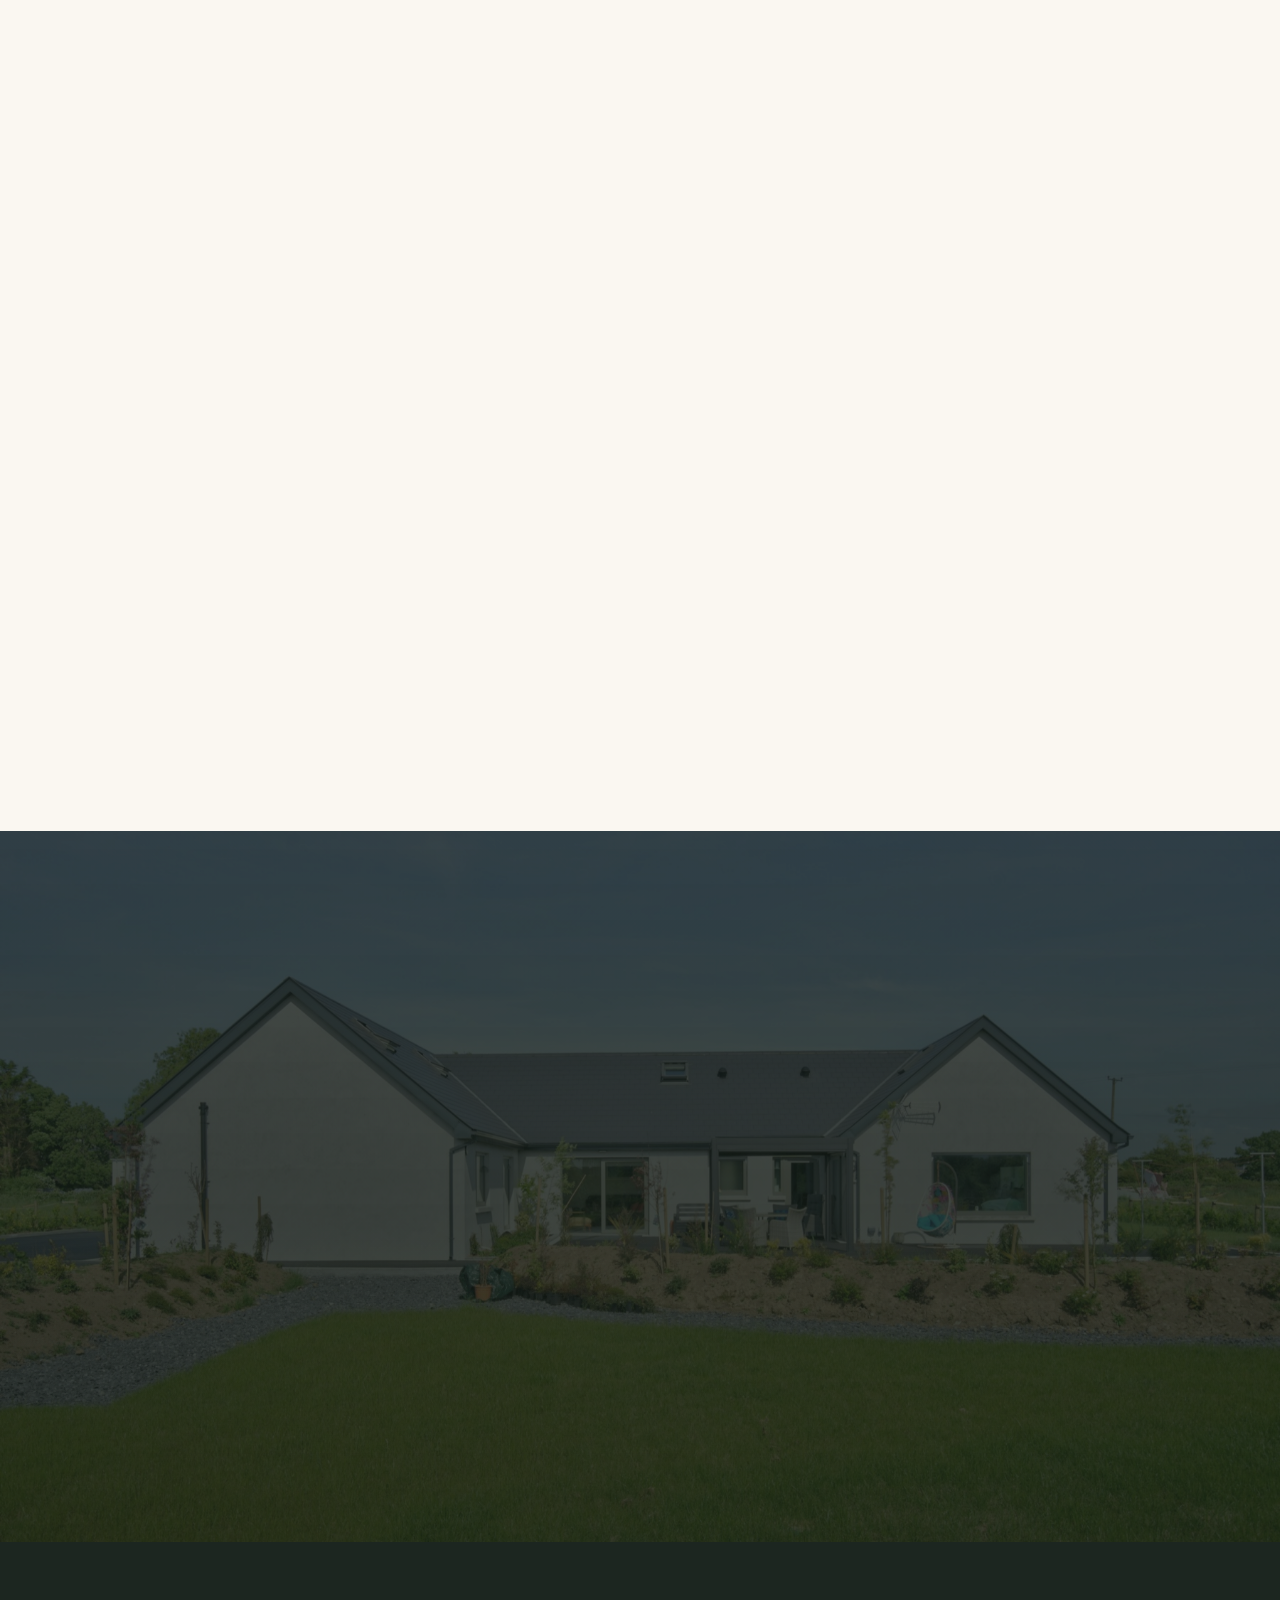
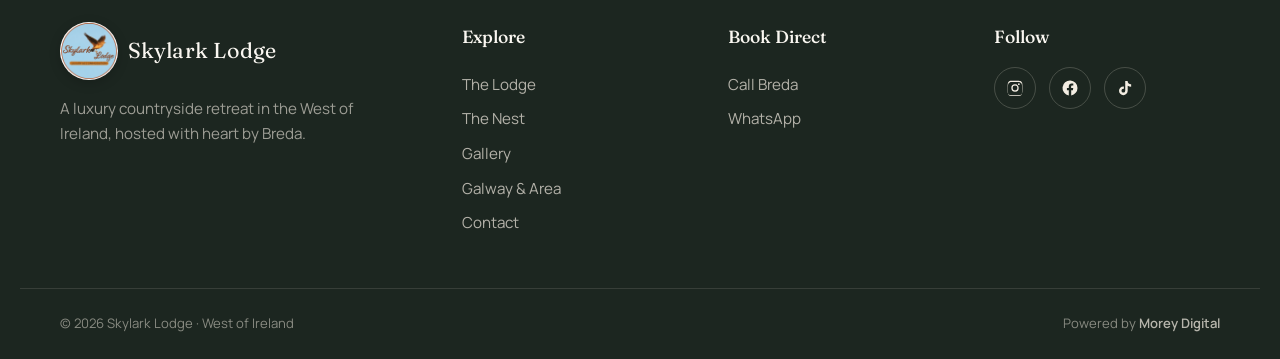
==== commit 21282ad1: "Point Google Maps location at Eircode H91 5A03 Co-Authored-By: Claude Fable 5 <noreply@anthropic.com" ====
--- a/index.html
+++ b/index.html
@@ -10,7 +10,7 @@
   <meta name="robots" content="index, follow" />
   <meta name="geo.region" content="IE-G" />
   <meta name="geo.placename" content="Oranmore, County Galway" />
-  <meta name="geo.position" content="53.2925;-8.9217" />
+  <meta name="geo.position" content="53.2868;-8.9278" />
   <link rel="canonical" href="https://skylarklodge.ie/" />
 
   <!-- Open Graph -->
@@ -58,14 +58,15 @@
       "streetAddress": "Glennascaul Business Park",
       "addressLocality": "Oranmore",
       "addressRegion": "County Galway",
+      "postalCode": "H91 5A03",
       "addressCountry": "IE"
     },
     "geo": {
       "@type": "GeoCoordinates",
-      "latitude": 53.2925,
-      "longitude": -8.9217
+      "latitude": 53.2868,
+      "longitude": -8.9278
     },
-    "hasMap": "https://maps.google.com/maps?q=73PC%2BPQ%20Glennascaul%20Business%20Park%2C%20County%20Galway",
+    "hasMap": "https://maps.google.com/maps?q=H91%205A03",
     "areaServed": [
       { "@type": "City", "name": "Galway" },
       { "@type": "Place", "name": "Oranmore" },
@@ -329,12 +330,12 @@
       </div>
     </div>
 
-    <!-- MAP — Skylark Lodge, 73PC+PQ Glennascaul Business Park, Co. Galway -->
+    <!-- MAP — Skylark Lodge, Eircode H91 5A03, Glennascaul, Co. Galway -->
     <div class="container">
       <div class="location__map reveal">
         <iframe
           title="Map showing Skylark Lodge, Glennascaul, County Galway"
-          src="https://maps.google.com/maps?q=73PC%2BPQ%20Glennascaul%20Business%20Park%2C%20County%20Galway&t=&z=14&ie=UTF8&iwloc=&output=embed"
+          src="https://maps.google.com/maps?q=H91%205A03&t=&z=14&ie=UTF8&iwloc=&output=embed"
           width="100%" height="100%" style="border:0" loading="lazy"
           referrerpolicy="no-referrer-when-downgrade" allowfullscreen></iframe>
       </div>
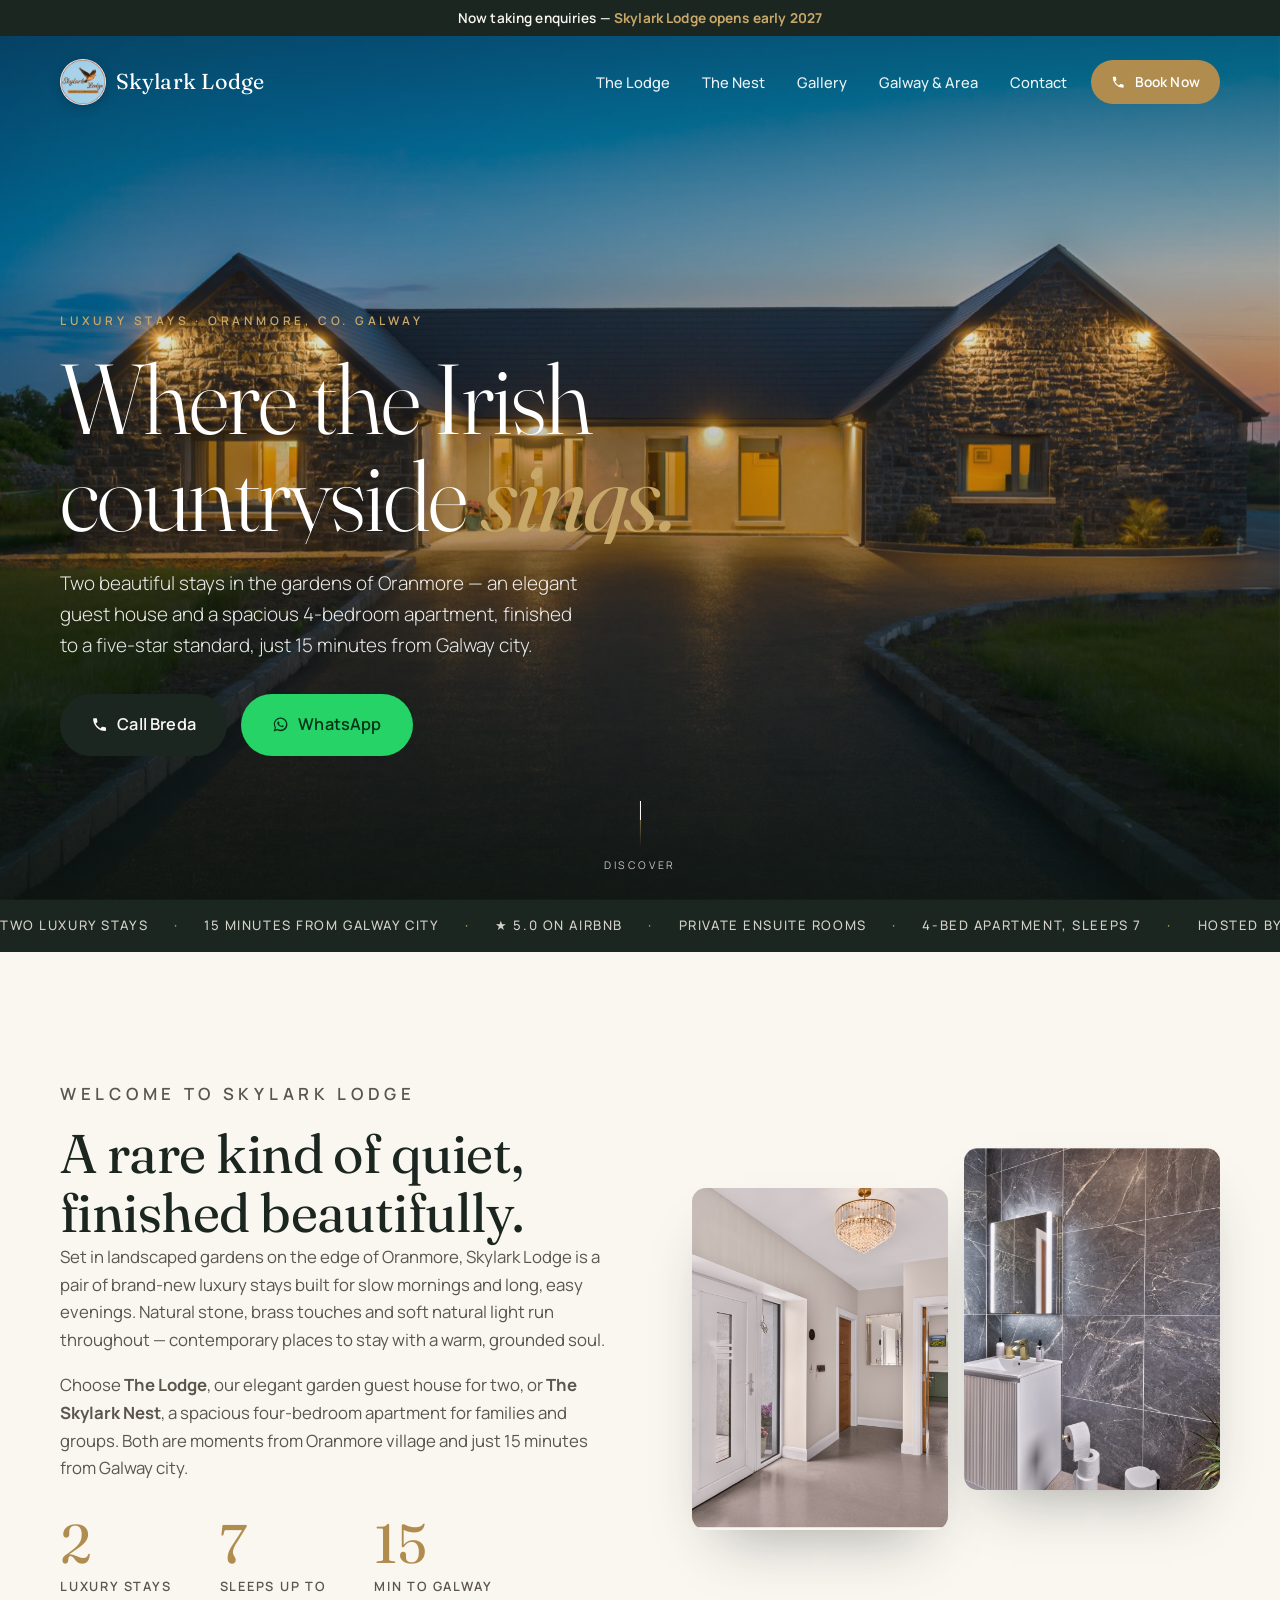
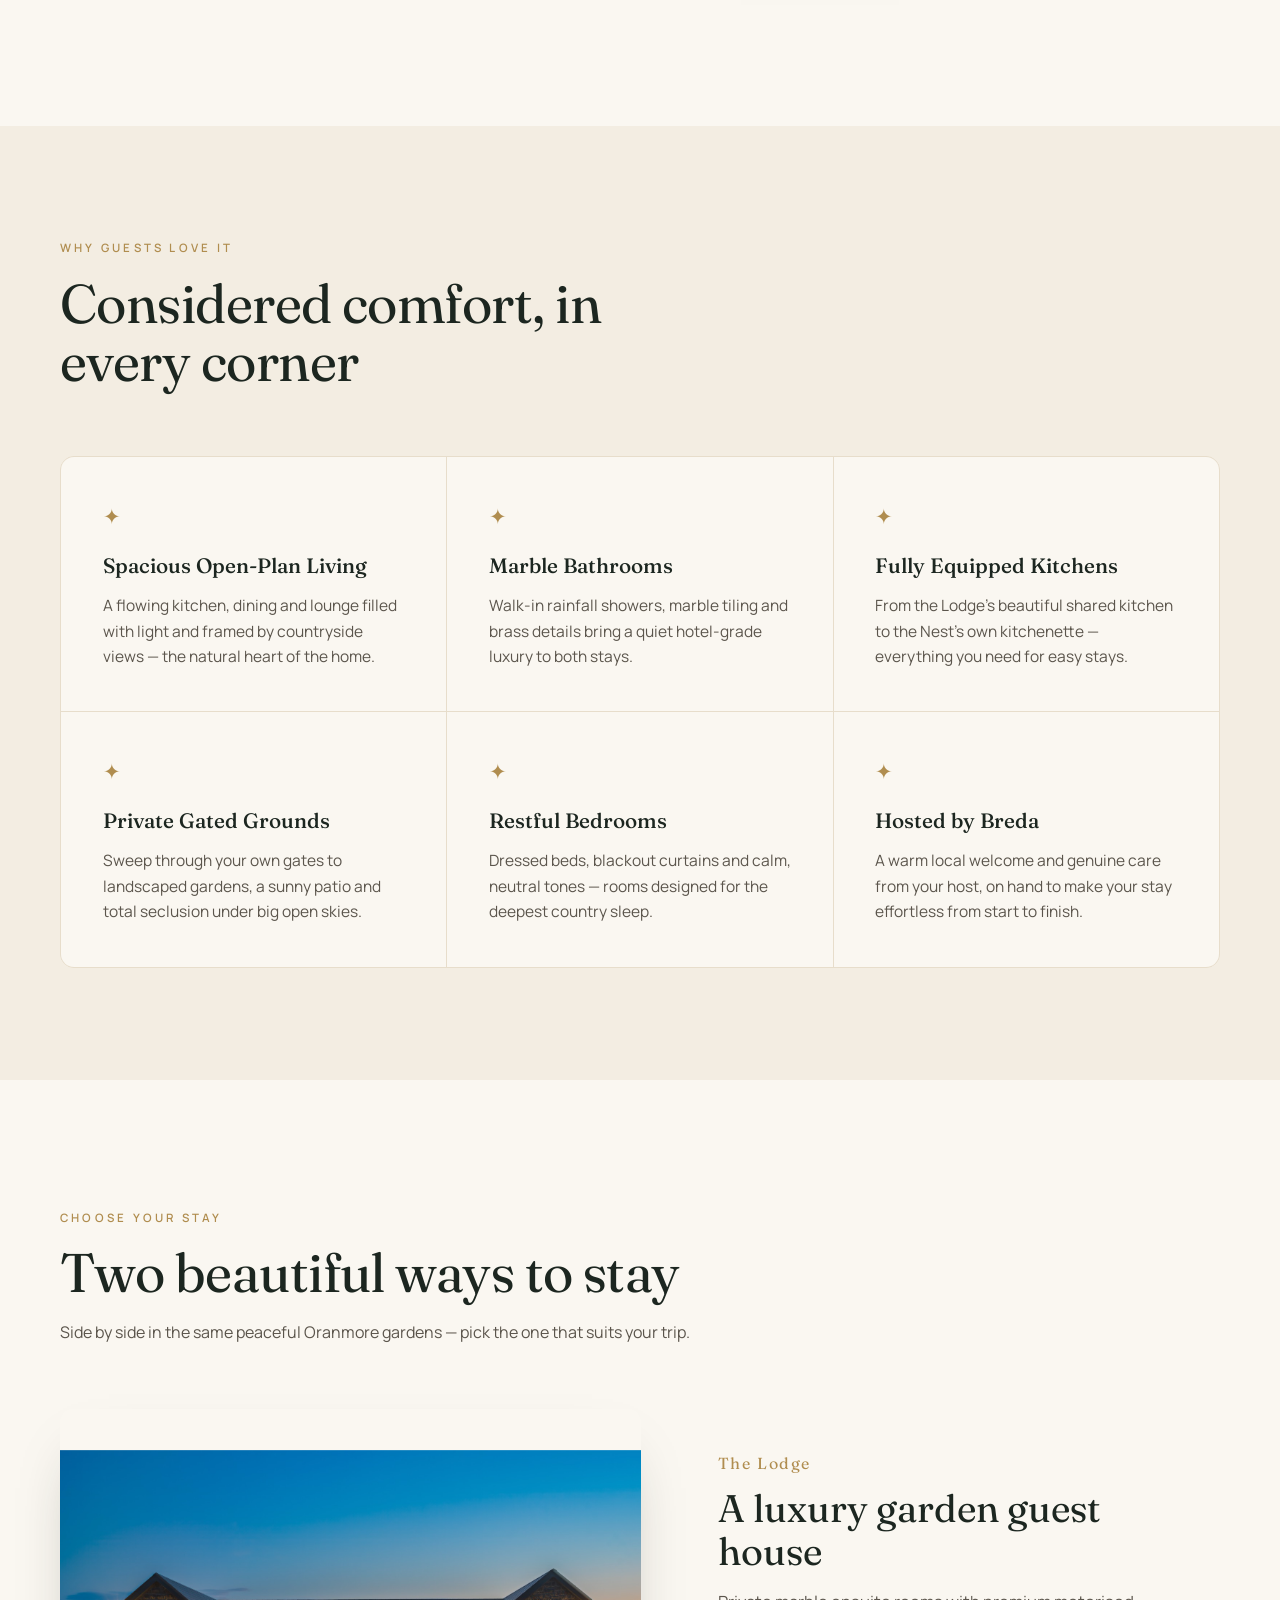
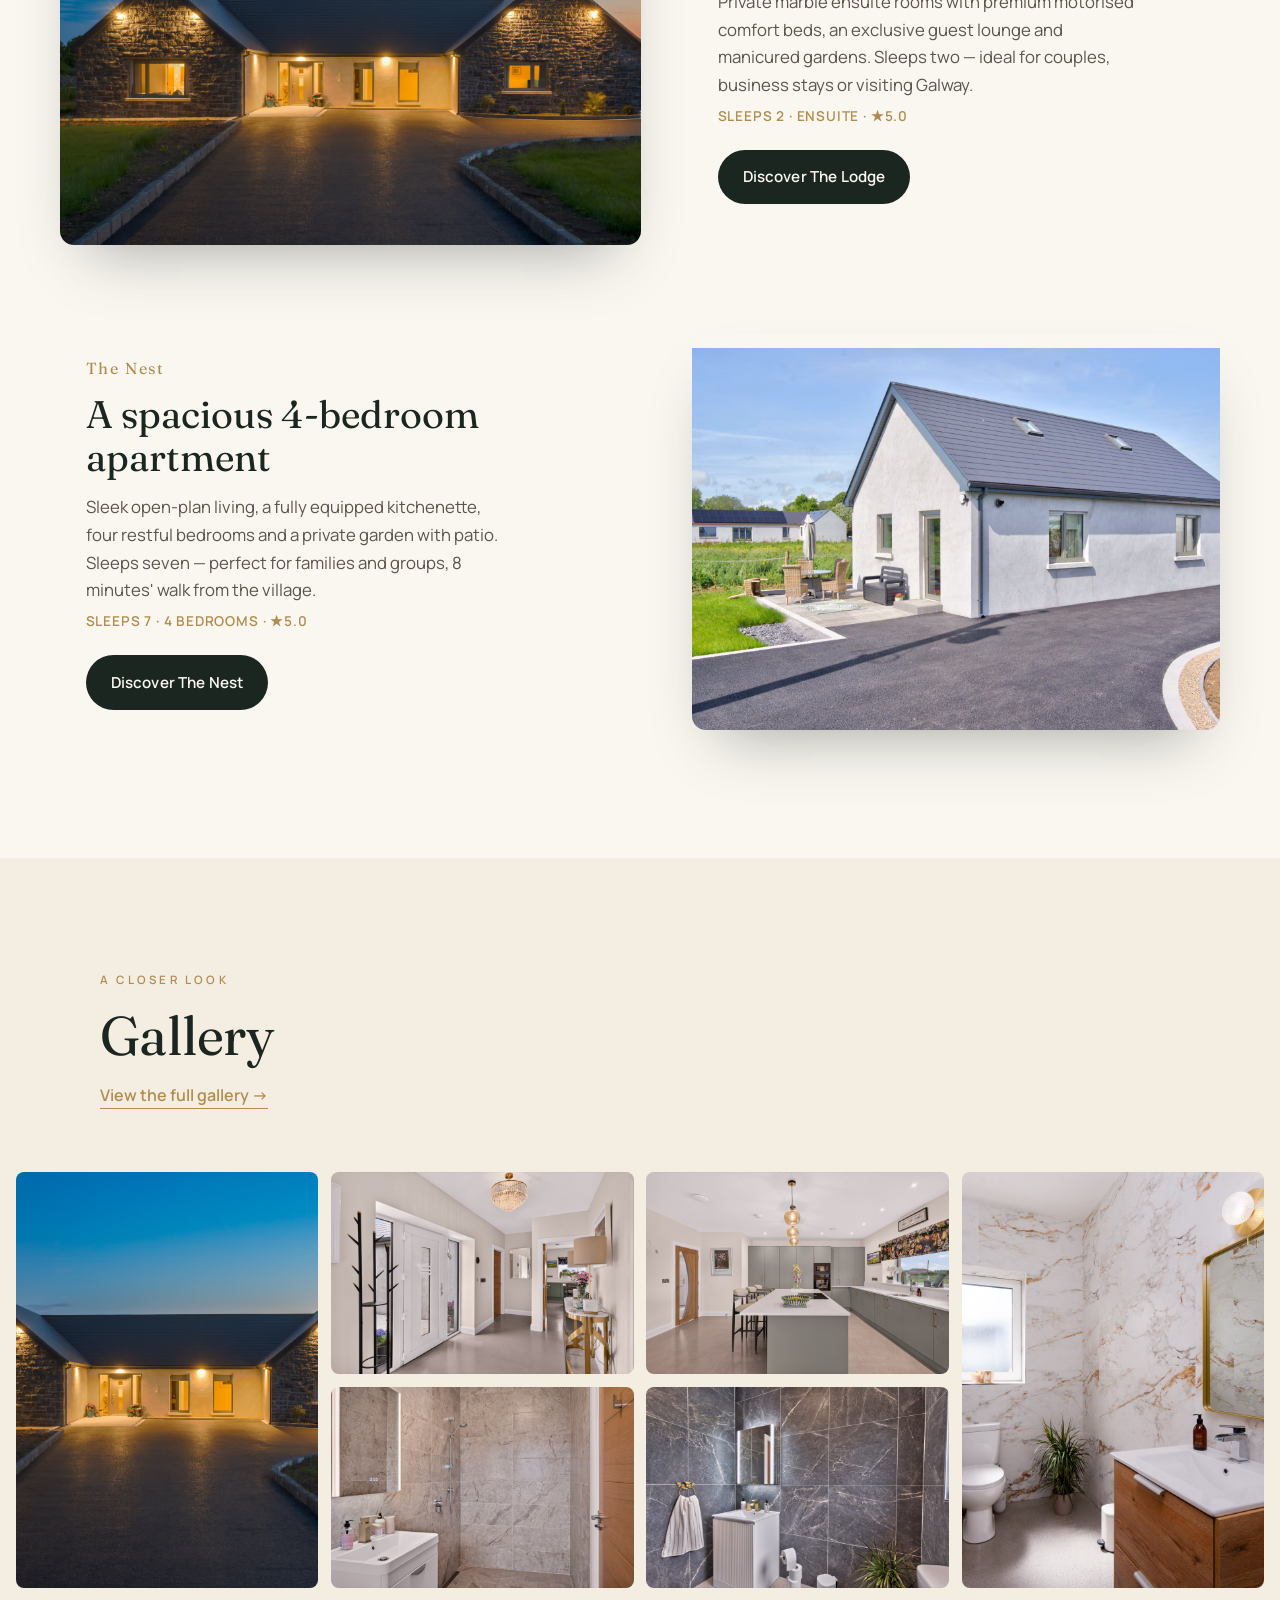
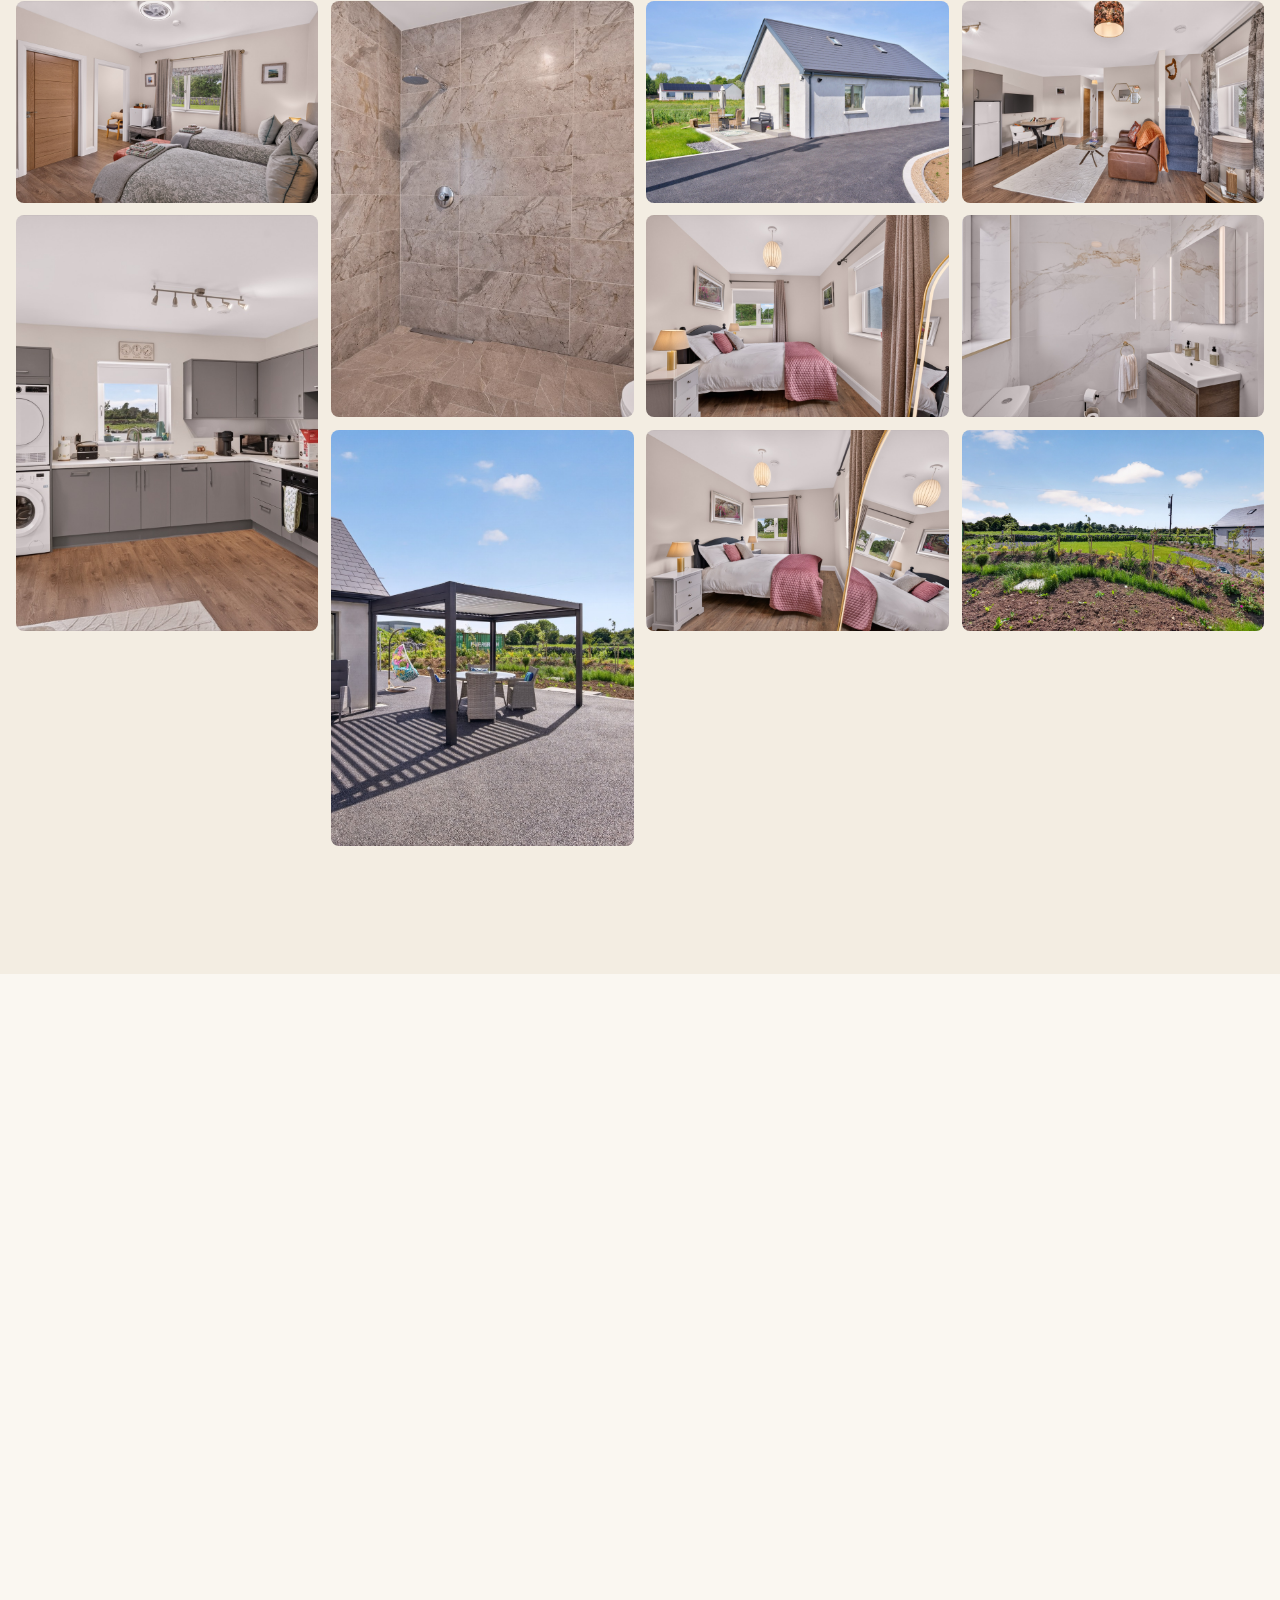
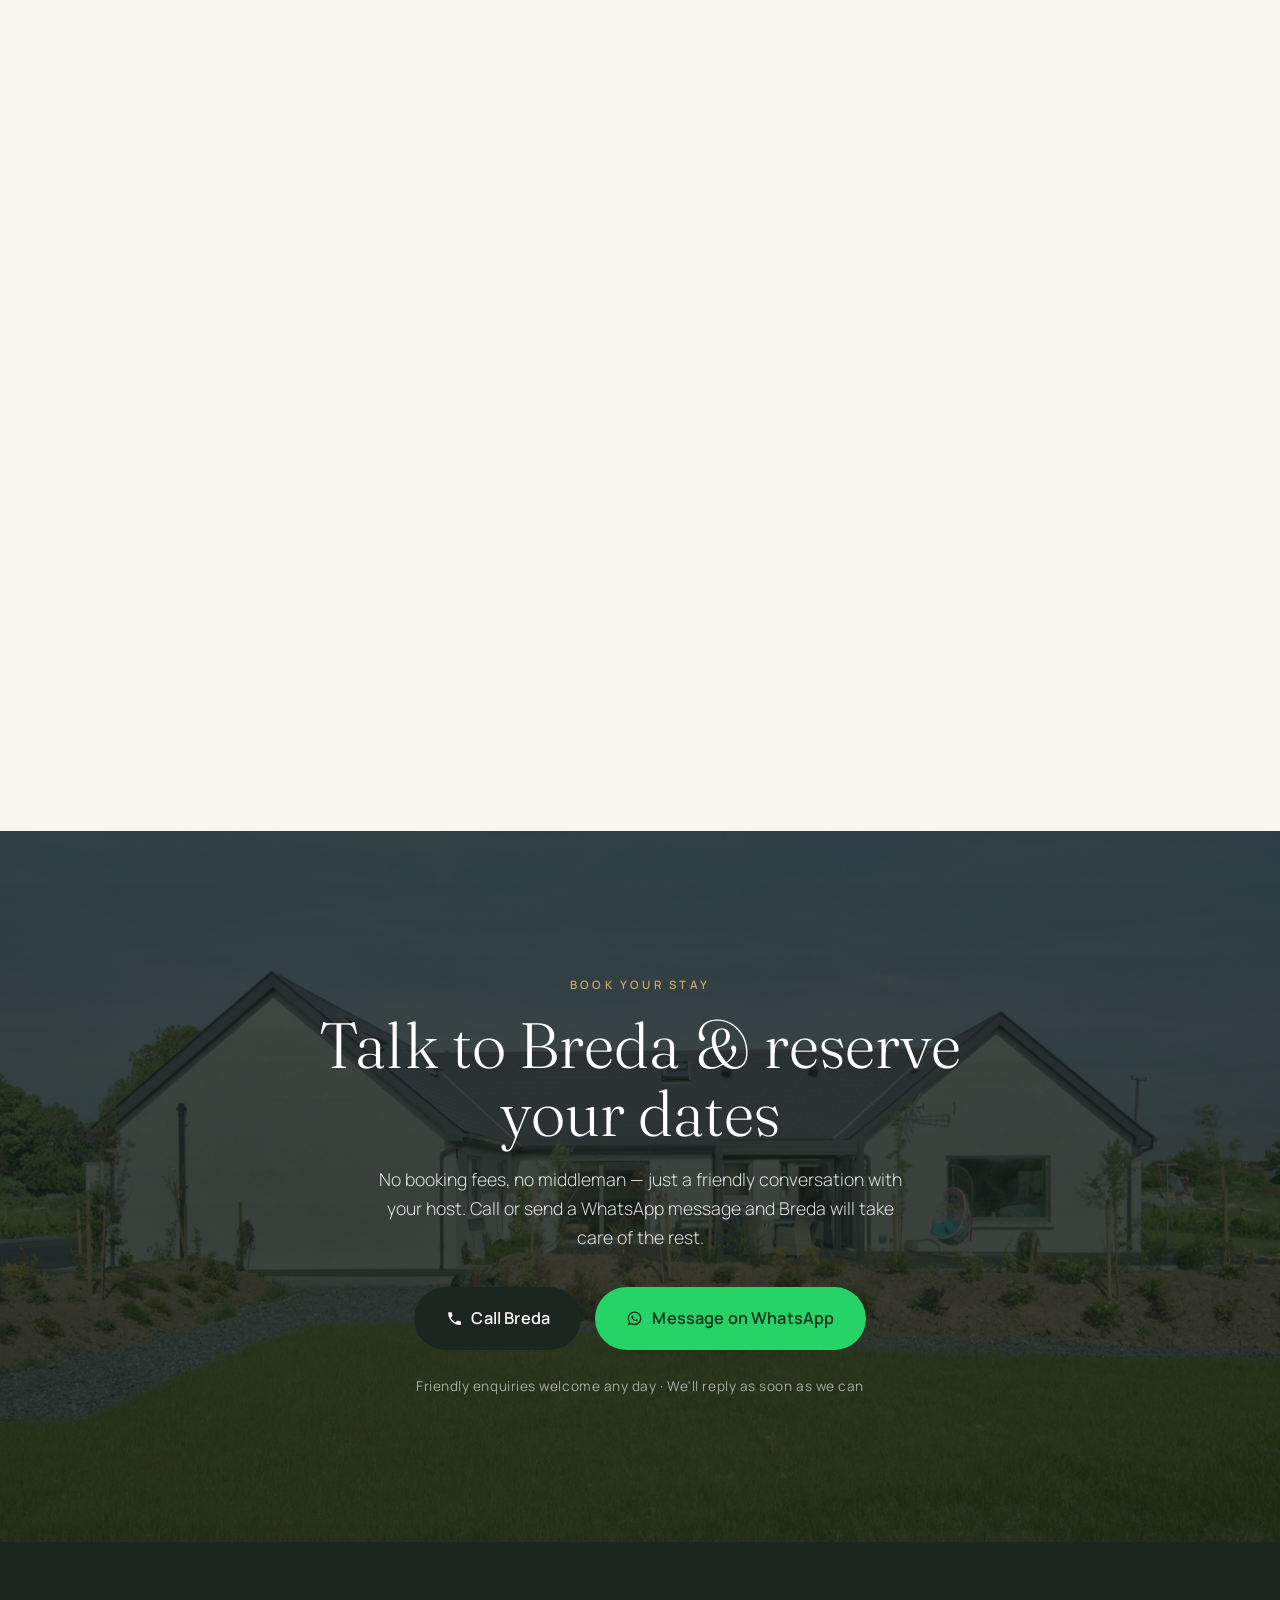
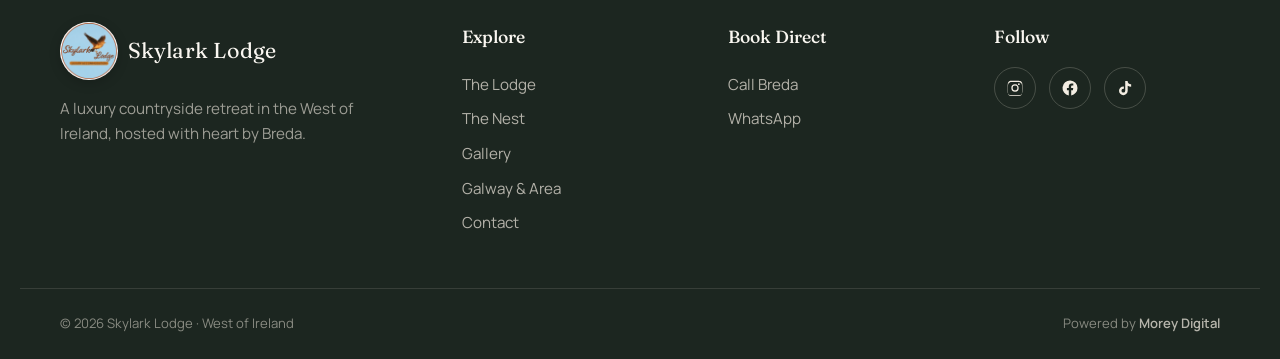
==== commit 9dedc07c: "Update Skylark Lodge opening announcement to early 2027" ====
--- a/index.html
+++ b/index.html
@@ -91,7 +91,7 @@
 
   <!-- ====== ANNOUNCEMENT BANNER ====== -->
   <div class="announce" role="status">
-    Now taking enquiries — <strong>Skylark Lodge opens late October 2026</strong>
+    Now taking enquiries — <strong>Skylark Lodge opens early 2027</strong>
   </div>
 
   <!-- ====== NAV ====== -->
